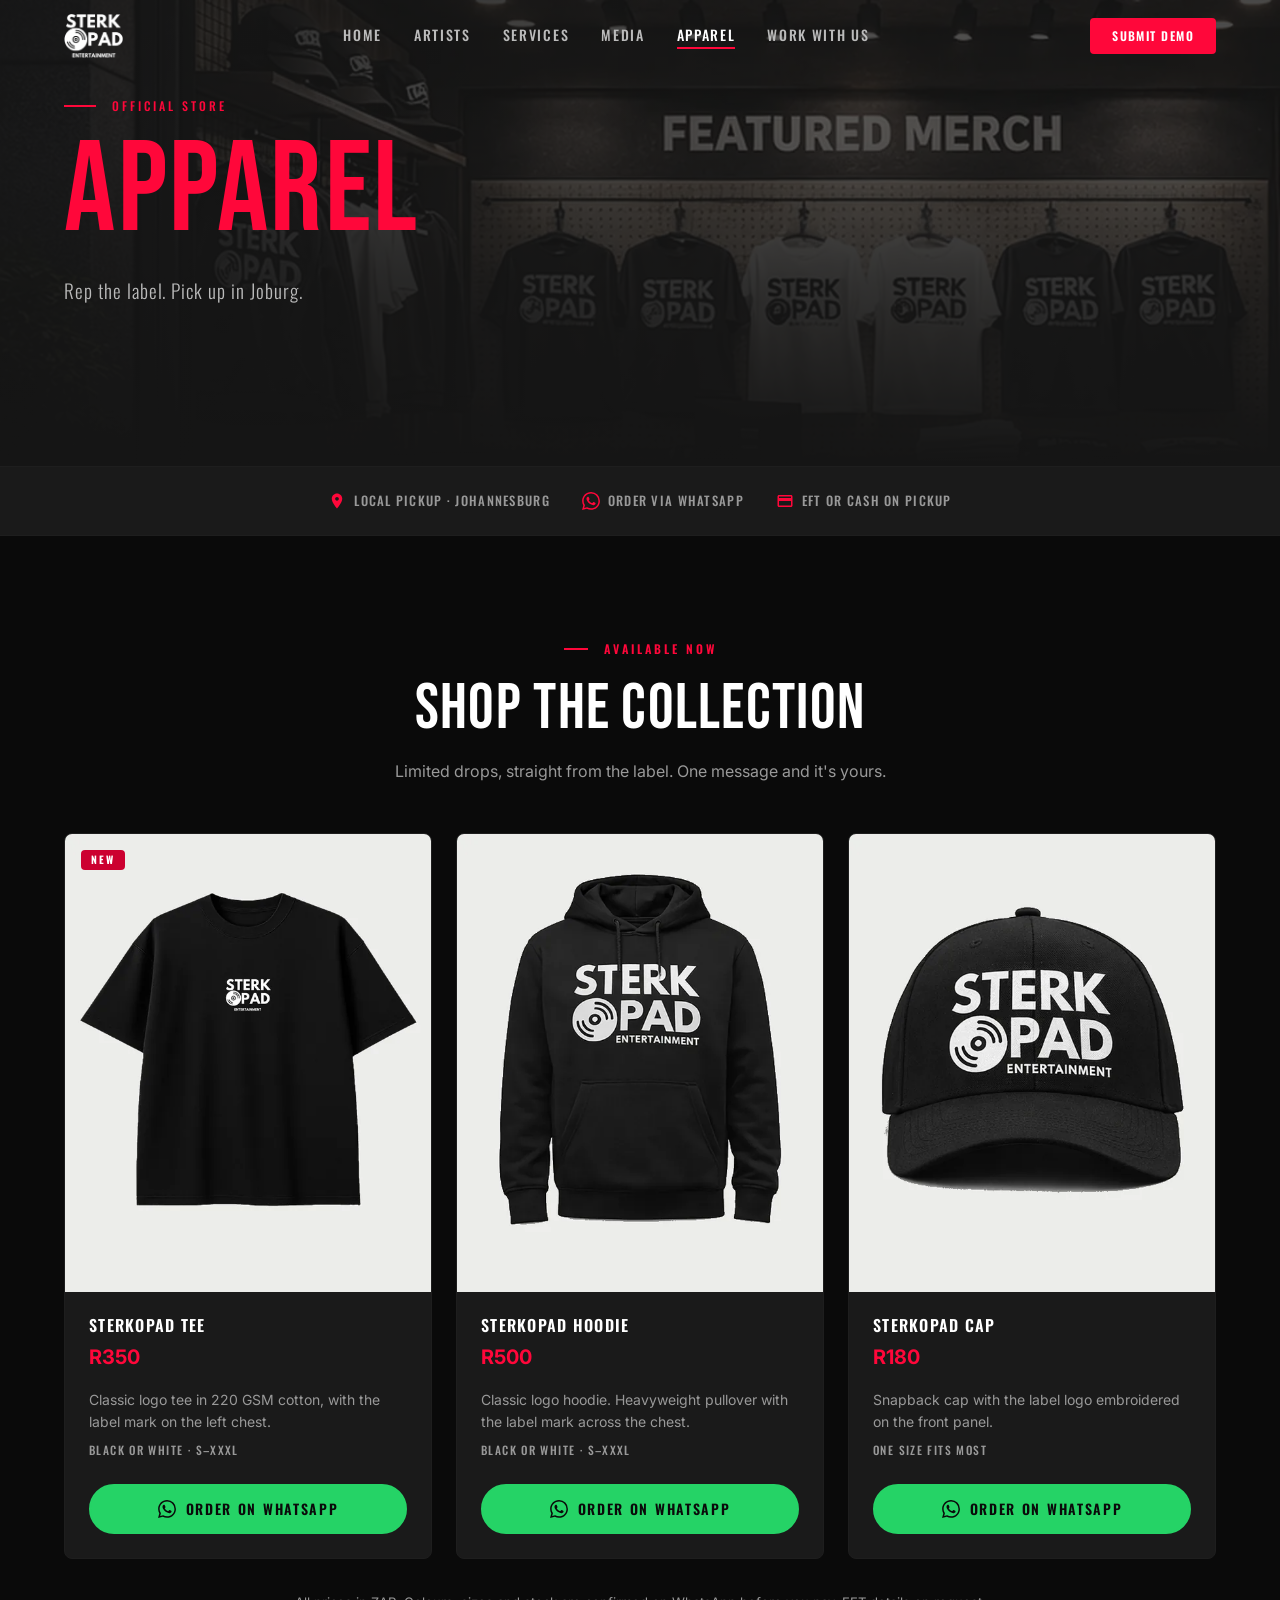
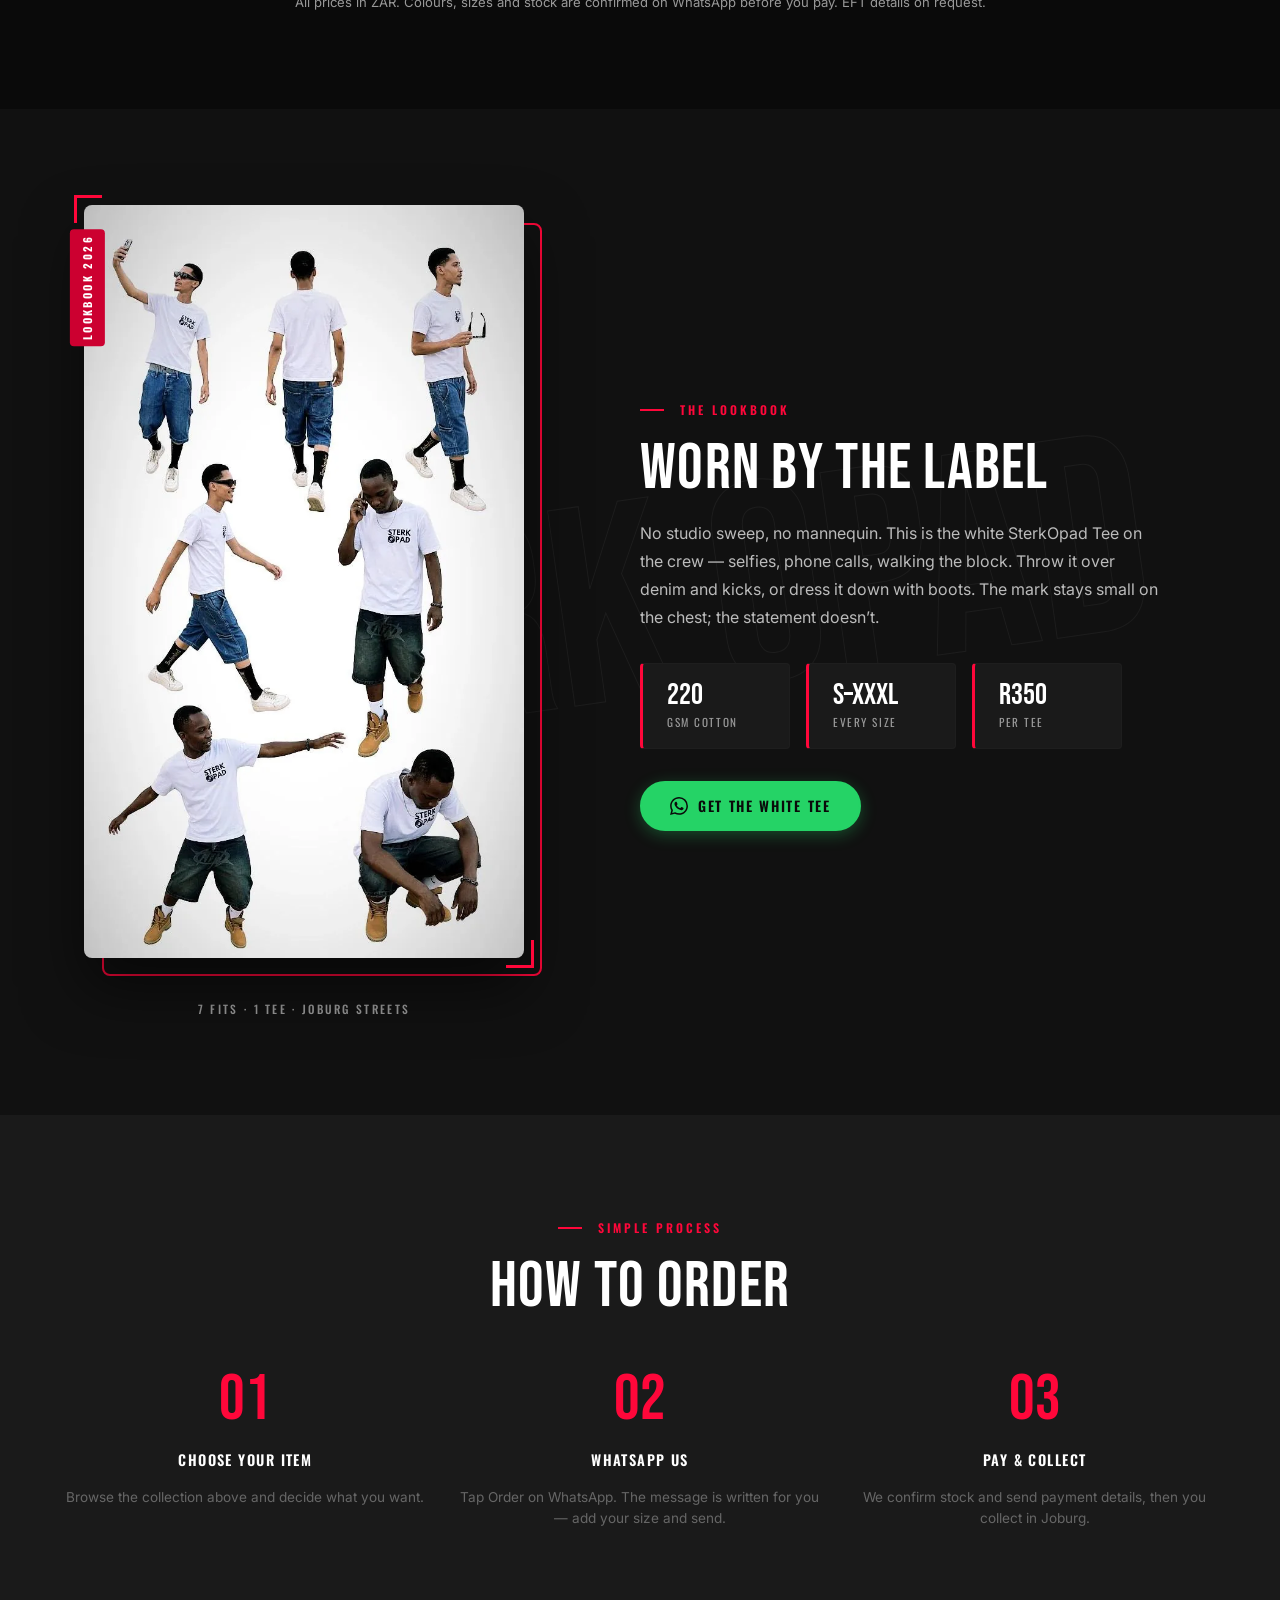
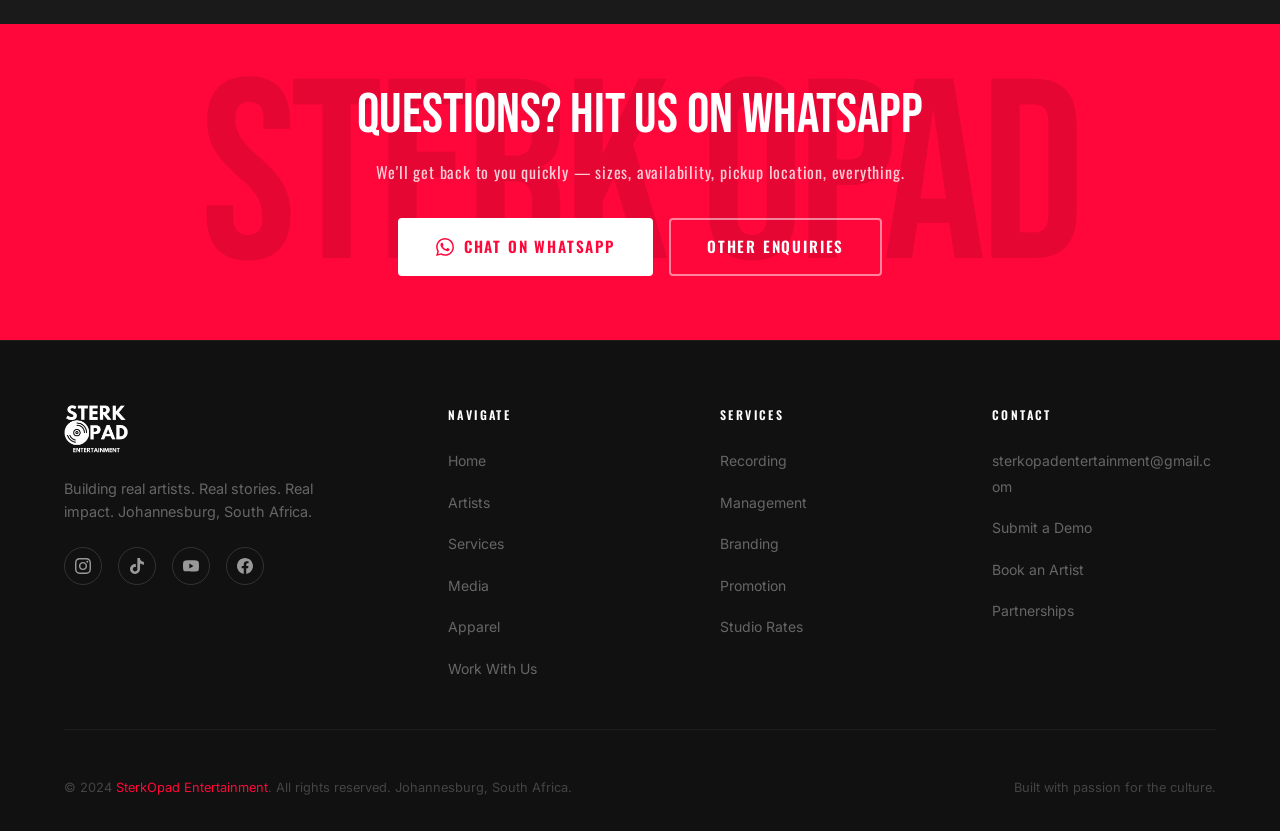
==== apparel.html @ fe08c261 "Version the stylesheet and script links so phones load fresh CSS The lookbook went live but phones k" ====
<!DOCTYPE html>
<html lang="en">
<head>
  <meta charset="UTF-8" />
  <meta name="viewport" content="width=device-width, initial-scale=1.0" />
  <title>Apparel — SterkOpad Entertainment</title>
  <meta name="description" content="Official SterkOpad Entertainment merchandise. Order via WhatsApp. Local pickup in Johannesburg." />

  <link rel="preconnect" href="https://fonts.googleapis.com" />
  <link rel="preconnect" href="https://fonts.gstatic.com" crossorigin />
  <link href="https://fonts.googleapis.com/css2?family=Bebas+Neue&family=Oswald:wght@300;400;500;600;700&family=Inter:wght@300;400;500;600&display=swap" rel="stylesheet" />

  <link rel="stylesheet" href="css/style.css?v=20261017" />
  <link rel="icon" type="image/png" sizes="32x32" href="images/favicon-32.png" />
  <link rel="apple-touch-icon" sizes="180x180" href="images/apple-touch-icon.png" />
</head>
<body>

  <!-- NAVIGATION -->
  <nav class="nav" role="navigation" aria-label="Main navigation">
    <div class="nav__inner">
      <a href="index.html" class="nav__logo" aria-label="SterkOpad Entertainment — Home">
        <img src="images/logo.png" alt="SterkOpad Entertainment" width="59" height="44" />
      </a>
      <ul class="nav__links" role="list">
        <li><a href="index.html">Home</a></li>
        <li><a href="artists.html">Artists</a></li>
        <li><a href="services.html">Services</a></li>
        <li><a href="media.html">Media</a></li>
        <li><a href="apparel.html" class="active">Apparel</a></li>
        <li><a href="contact.html">Work With Us</a></li>
      </ul>
      <div class="nav__cta">
        <a href="contact.html#demo" class="btn btn--primary btn--sm">Submit Demo</a>
      </div>
      <button class="nav__hamburger" aria-label="Open menu" aria-expanded="false">
        <span></span><span></span><span></span>
      </button>
    </div>
  </nav>

  <nav class="nav__mobile" aria-label="Mobile navigation">
    <a href="index.html">Home</a>
    <a href="artists.html">Artists</a>
    <a href="services.html">Services</a>
    <a href="media.html">Media</a>
    <a href="apparel.html">Apparel</a>
    <a href="contact.html">Work With Us</a>
    <a href="contact.html#demo" class="btn btn--primary" style="margin-top:16px">Submit Demo</a>
  </nav>

  <!-- HERO -->
  <section class="hero hero--short hero--store" aria-label="Apparel page hero">
    <div class="hero__bg">
      <img src="images/merch/store-front.webp" alt="" aria-hidden="true" width="1440" height="600" fetchpriority="high" />
    </div>
    <div class="hero__content">
      <div class="hero__eyebrow"><span>Official Store</span></div>
      <h1 class="hero__title animate-in"><span>Apparel</span></h1>
      <p class="hero__subtitle animate-in animate-in--delay-1">
        Rep the label. Pick up in Joburg.
      </p>
    </div>
  </section>

  <!-- INFO BAR -->
  <div class="info-bar" aria-label="Ordering information">
    <div class="container">
      <div class="info-bar__items">
        <span class="info-bar__item">
          <svg viewBox="0 0 24 24" aria-hidden="true"><path d="M12 2C8.13 2 5 5.13 5 9c0 5.25 7 13 7 13s7-7.75 7-13c0-3.87-3.13-7-7-7zm0 9.5c-1.38 0-2.5-1.12-2.5-2.5s1.12-2.5 2.5-2.5 2.5 1.12 2.5 2.5-1.12 2.5-2.5 2.5z"/></svg>
          Local pickup · Johannesburg
        </span>
        <span class="info-bar__item">
          <svg viewBox="0 0 24 24" aria-hidden="true"><path d="M17.472 14.382c-.297-.149-1.758-.867-2.03-.967-.273-.099-.471-.148-.67.15-.197.297-.767.966-.94 1.164-.173.199-.347.223-.644.075-.297-.15-1.255-.463-2.39-1.475-.883-.788-1.48-1.761-1.653-2.059-.173-.297-.018-.458.13-.606.134-.133.298-.347.446-.52.149-.174.198-.298.298-.497.099-.198.05-.371-.025-.52-.075-.149-.669-1.612-.916-2.207-.242-.579-.487-.5-.669-.51-.173-.008-.371-.01-.57-.01-.198 0-.52.074-.792.372-.272.297-1.04 1.016-1.04 2.479 0 1.462 1.065 2.875 1.213 3.074.149.198 2.096 3.2 5.077 4.487.709.306 1.262.489 1.694.625.712.227 1.36.195 1.871.118.571-.085 1.758-.719 2.006-1.413.248-.694.248-1.289.173-1.413-.074-.124-.272-.198-.57-.347m-5.421 7.403h-.004a9.87 9.87 0 01-5.031-1.378l-.361-.214-3.741.982.998-3.648-.235-.374a9.86 9.86 0 01-1.51-5.26c.001-5.45 4.436-9.884 9.888-9.884 2.64 0 5.122 1.03 6.988 2.898a9.825 9.825 0 012.893 6.994c-.003 5.45-4.437 9.884-9.885 9.884m8.413-18.297A11.815 11.815 0 0012.05 0C5.495 0 .16 5.335.157 11.892c0 2.096.547 4.142 1.588 5.945L.057 24l6.305-1.654a11.882 11.882 0 005.683 1.448h.005c6.554 0 11.89-5.335 11.893-11.893a11.821 11.821 0 00-3.48-8.413z"/></svg>
          Order via WhatsApp
        </span>
        <span class="info-bar__item">
          <svg viewBox="0 0 24 24" aria-hidden="true"><path d="M20 4H4c-1.11 0-1.99.89-1.99 2L2 18c0 1.11.89 2 2 2h16c1.11 0 2-.89 2-2V6c0-1.11-.89-2-2-2zm0 14H4v-6h16v6zm0-10H4V6h16v2z"/></svg>
          EFT or cash on pickup
        </span>
      </div>
    </div>
  </div>

  <!-- PRODUCTS GRID -->
  <section class="section section--dark" aria-label="Apparel products">
    <div class="container">
      <div class="section-header section-header--center animate-in">
        <div class="section-header__eyebrow">
          <span>Available Now</span>
        </div>
        <h2 class="section-header__title">Shop The Collection</h2>
        <p class="section-header__subtitle">
          Limited drops, straight from the label. One message and it's yours.
        </p>
      </div>

      <!-- Catalogue as supplied by the label, July 2026. Still to be added
           once product photography exists for them:
             TrackPants        R500  S-XXXL, black or white
             Full Tracksuit    R800 in S, R850 in M-XXXL
           merch.pdf covers t-shirts only. The white tee colourway is already
           prepped — see "Tee White.png" in the manifest note in
           tools/prep-merch.py — if the range is ever split by colour.

           The hoodie and cap photos still carry the previous large centre-chest
           logo; the tee is the current small left-chest lookbook design. Reshoot
           those two to match. -->
      <div class="merch-grid animate-in animate-in--delay-1">

        <article class="merch-card">
          <div class="merch-card__media">
            <span class="merch-card__badge">New</span>
            <img class="merch-card__photo" src="images/merch/tee-black.webp"
                 alt="SterkOpad Entertainment classic logo t-shirt in black, with a small left-chest logo"
                 width="560" height="700" loading="lazy" decoding="async" />
          </div>
          <div class="merch-card__body">
            <h3 class="merch-card__name">SterkOpad Tee</h3>
            <p class="merch-card__price">R350</p>
            <p class="merch-card__desc">Classic logo tee in 220&nbsp;GSM cotton, with the label mark on the left chest.</p>
            <p class="merch-card__meta">Black or White &middot; S&ndash;XXXL</p>
            <a class="merch-card__cta btn btn--whatsapp"
               href="https://wa.me/27605234596?text=Hi%20SterkOpad%2C%20I%27d%20like%20to%20order%20the%20SterkOpad%20Tee%20%28R350%29.%20Colour%20and%20size%3A%20"
               target="_blank" rel="noopener noreferrer">
              <svg viewBox="0 0 24 24" aria-hidden="true"><path d="M17.472 14.382c-.297-.149-1.758-.867-2.03-.967-.273-.099-.471-.148-.67.15-.197.297-.767.966-.94 1.164-.173.199-.347.223-.644.075-.297-.15-1.255-.463-2.39-1.475-.883-.788-1.48-1.761-1.653-2.059-.173-.297-.018-.458.13-.606.134-.133.298-.347.446-.52.149-.174.198-.298.298-.497.099-.198.05-.371-.025-.52-.075-.149-.669-1.612-.916-2.207-.242-.579-.487-.5-.669-.51-.173-.008-.371-.01-.57-.01-.198 0-.52.074-.792.372-.272.297-1.04 1.016-1.04 2.479 0 1.462 1.065 2.875 1.213 3.074.149.198 2.096 3.2 5.077 4.487.709.306 1.262.489 1.694.625.712.227 1.36.195 1.871.118.571-.085 1.758-.719 2.006-1.413.248-.694.248-1.289.173-1.413-.074-.124-.272-.198-.57-.347m-5.421 7.403h-.004a9.87 9.87 0 01-5.031-1.378l-.361-.214-3.741.982.998-3.648-.235-.374a9.86 9.86 0 01-1.51-5.26c.001-5.45 4.436-9.884 9.888-9.884 2.64 0 5.122 1.03 6.988 2.898a9.825 9.825 0 012.893 6.994c-.003 5.45-4.437 9.884-9.885 9.884m8.413-18.297A11.815 11.815 0 0012.05 0C5.495 0 .16 5.335.157 11.892c0 2.096.547 4.142 1.588 5.945L.057 24l6.305-1.654a11.882 11.882 0 005.683 1.448h.005c6.554 0 11.89-5.335 11.893-11.893a11.821 11.821 0 00-3.48-8.413z"/></svg>
              Order on WhatsApp
            </a>
          </div>
        </article>

        <article class="merch-card">
          <div class="merch-card__media">
            <img class="merch-card__photo" src="images/merch/hoodie.webp"
                 alt="SterkOpad Entertainment classic logo pullover hoodie in black"
                 width="560" height="700" loading="lazy" decoding="async" />
          </div>
          <div class="merch-card__body">
            <h3 class="merch-card__name">SterkOpad Hoodie</h3>
            <p class="merch-card__price">R500</p>
            <p class="merch-card__desc">Classic logo hoodie. Heavyweight pullover with the label mark across the chest.</p>
            <p class="merch-card__meta">Black or White &middot; S&ndash;XXXL</p>
            <a class="merch-card__cta btn btn--whatsapp"
               href="https://wa.me/27605234596?text=Hi%20SterkOpad%2C%20I%27d%20like%20to%20order%20the%20SterkOpad%20Hoodie%20%28R500%29.%20Colour%20and%20size%3A%20"
               target="_blank" rel="noopener noreferrer">
              <svg viewBox="0 0 24 24" aria-hidden="true"><path d="M17.472 14.382c-.297-.149-1.758-.867-2.03-.967-.273-.099-.471-.148-.67.15-.197.297-.767.966-.94 1.164-.173.199-.347.223-.644.075-.297-.15-1.255-.463-2.39-1.475-.883-.788-1.48-1.761-1.653-2.059-.173-.297-.018-.458.13-.606.134-.133.298-.347.446-.52.149-.174.198-.298.298-.497.099-.198.05-.371-.025-.52-.075-.149-.669-1.612-.916-2.207-.242-.579-.487-.5-.669-.51-.173-.008-.371-.01-.57-.01-.198 0-.52.074-.792.372-.272.297-1.04 1.016-1.04 2.479 0 1.462 1.065 2.875 1.213 3.074.149.198 2.096 3.2 5.077 4.487.709.306 1.262.489 1.694.625.712.227 1.36.195 1.871.118.571-.085 1.758-.719 2.006-1.413.248-.694.248-1.289.173-1.413-.074-.124-.272-.198-.57-.347m-5.421 7.403h-.004a9.87 9.87 0 01-5.031-1.378l-.361-.214-3.741.982.998-3.648-.235-.374a9.86 9.86 0 01-1.51-5.26c.001-5.45 4.436-9.884 9.888-9.884 2.64 0 5.122 1.03 6.988 2.898a9.825 9.825 0 012.893 6.994c-.003 5.45-4.437 9.884-9.885 9.884m8.413-18.297A11.815 11.815 0 0012.05 0C5.495 0 .16 5.335.157 11.892c0 2.096.547 4.142 1.588 5.945L.057 24l6.305-1.654a11.882 11.882 0 005.683 1.448h.005c6.554 0 11.89-5.335 11.893-11.893a11.821 11.821 0 00-3.48-8.413z"/></svg>
              Order on WhatsApp
            </a>
          </div>
        </article>

        <article class="merch-card">
          <div class="merch-card__media">
            <img class="merch-card__photo" src="images/merch/cap.webp"
                 alt="SterkOpad Entertainment snapback cap in black with an embroidered front logo"
                 width="560" height="700" loading="lazy" decoding="async" />
          </div>
          <div class="merch-card__body">
            <h3 class="merch-card__name">SterkOpad Cap</h3>
            <p class="merch-card__price">R180</p>
            <p class="merch-card__desc">Snapback cap with the label logo embroidered on the front panel.</p>
            <p class="merch-card__meta">One size fits most</p>
            <a class="merch-card__cta btn btn--whatsapp"
               href="https://wa.me/27605234596?text=Hi%20SterkOpad%2C%20I%27d%20like%20to%20order%20the%20SterkOpad%20Cap%20%28R180%29.%20Is%20it%20in%20stock%3F"
               target="_blank" rel="noopener noreferrer">
              <svg viewBox="0 0 24 24" aria-hidden="true"><path d="M17.472 14.382c-.297-.149-1.758-.867-2.03-.967-.273-.099-.471-.148-.67.15-.197.297-.767.966-.94 1.164-.173.199-.347.223-.644.075-.297-.15-1.255-.463-2.39-1.475-.883-.788-1.48-1.761-1.653-2.059-.173-.297-.018-.458.13-.606.134-.133.298-.347.446-.52.149-.174.198-.298.298-.497.099-.198.05-.371-.025-.52-.075-.149-.669-1.612-.916-2.207-.242-.579-.487-.5-.669-.51-.173-.008-.371-.01-.57-.01-.198 0-.52.074-.792.372-.272.297-1.04 1.016-1.04 2.479 0 1.462 1.065 2.875 1.213 3.074.149.198 2.096 3.2 5.077 4.487.709.306 1.262.489 1.694.625.712.227 1.36.195 1.871.118.571-.085 1.758-.719 2.006-1.413.248-.694.248-1.289.173-1.413-.074-.124-.272-.198-.57-.347m-5.421 7.403h-.004a9.87 9.87 0 01-5.031-1.378l-.361-.214-3.741.982.998-3.648-.235-.374a9.86 9.86 0 01-1.51-5.26c.001-5.45 4.436-9.884 9.888-9.884 2.64 0 5.122 1.03 6.988 2.898a9.825 9.825 0 012.893 6.994c-.003 5.45-4.437 9.884-9.885 9.884m8.413-18.297A11.815 11.815 0 0012.05 0C5.495 0 .16 5.335.157 11.892c0 2.096.547 4.142 1.588 5.945L.057 24l6.305-1.654a11.882 11.882 0 005.683 1.448h.005c6.554 0 11.89-5.335 11.893-11.893a11.821 11.821 0 00-3.48-8.413z"/></svg>
              Order on WhatsApp
            </a>
          </div>
        </article>

      </div>

      <p class="merch-note animate-in animate-in--delay-2">
        All prices in ZAR. Colours, sizes and stock are confirmed on WhatsApp before you pay.
        EFT details on request.
      </p>
    </div>
  </section>

  <!-- LOOKBOOK — the white tee on the crew. Source: "Sterk Opad Apperal Update.jpeg",
       converted as-is to images/merch/lookbook-white-tee.webp (720x1232). -->
  <section class="section section--deep lookbook" aria-label="Apparel lookbook">
    <span class="lookbook__ghost" aria-hidden="true">Sterk Opad</span>
    <div class="container lookbook__inner">

      <figure class="lookbook__frame animate-in">
        <div class="lookbook__print">
          <span class="lookbook__tag" aria-hidden="true">Lookbook 2026</span>
          <img class="lookbook__photo" src="images/merch/lookbook-white-tee.webp"
               alt="Two members of the SterkOpad crew in the white SterkOpad tee, shown in seven poses: walking, taking a selfie, on a phone call and crouching, worn with denim shorts and sneakers or boots"
               width="720" height="1232" loading="lazy" decoding="async" />
        </div>
        <figcaption class="lookbook__caption">7 fits &middot; 1 tee &middot; Joburg streets</figcaption>
      </figure>

      <div class="lookbook__copy animate-in animate-in--delay-1">
        <div class="section-header__eyebrow">
          <span>The Lookbook</span>
        </div>
        <h2 class="section-header__title">Worn By The Label</h2>
        <p class="lookbook__lead">
          No studio sweep, no mannequin. This is the white SterkOpad Tee on the crew &mdash;
          selfies, phone calls, walking the block. Throw it over denim and kicks, or
          dress it down with boots. The mark stays small on the chest; the statement doesn&rsquo;t.
        </p>

        <ul class="lookbook__specs" role="list">
          <li><strong>220</strong><span>GSM cotton</span></li>
          <li><strong>S&ndash;XXXL</strong><span>Every size</span></li>
          <li><strong>R350</strong><span>Per tee</span></li>
        </ul>

        <a class="btn btn--whatsapp lookbook__cta"
           href="https://wa.me/27605234596?text=Hi%20SterkOpad%2C%20I%20saw%20the%20lookbook%20and%20I%27d%20like%20to%20order%20the%20White%20SterkOpad%20Tee%20%28R350%29.%20Size%3A%20"
           target="_blank" rel="noopener noreferrer">
          <svg viewBox="0 0 24 24" aria-hidden="true"><path d="M17.472 14.382c-.297-.149-1.758-.867-2.03-.967-.273-.099-.471-.148-.67.15-.197.297-.767.966-.94 1.164-.173.199-.347.223-.644.075-.297-.15-1.255-.463-2.39-1.475-.883-.788-1.48-1.761-1.653-2.059-.173-.297-.018-.458.13-.606.134-.133.298-.347.446-.52.149-.174.198-.298.298-.497.099-.198.05-.371-.025-.52-.075-.149-.669-1.612-.916-2.207-.242-.579-.487-.5-.669-.51-.173-.008-.371-.01-.57-.01-.198 0-.52.074-.792.372-.272.297-1.04 1.016-1.04 2.479 0 1.462 1.065 2.875 1.213 3.074.149.198 2.096 3.2 5.077 4.487.709.306 1.262.489 1.694.625.712.227 1.36.195 1.871.118.571-.085 1.758-.719 2.006-1.413.248-.694.248-1.289.173-1.413-.074-.124-.272-.198-.57-.347m-5.421 7.403h-.004a9.87 9.87 0 01-5.031-1.378l-.361-.214-3.741.982.998-3.648-.235-.374a9.86 9.86 0 01-1.51-5.26c.001-5.45 4.436-9.884 9.888-9.884 2.64 0 5.122 1.03 6.988 2.898a9.825 9.825 0 012.893 6.994c-.003 5.45-4.437 9.884-9.885 9.884m8.413-18.297A11.815 11.815 0 0012.05 0C5.495 0 .16 5.335.157 11.892c0 2.096.547 4.142 1.588 5.945L.057 24l6.305-1.654a11.882 11.882 0 005.683 1.448h.005c6.554 0 11.89-5.335 11.893-11.893a11.821 11.821 0 00-3.48-8.413z"/></svg>
          Get The White Tee
        </a>
      </div>

    </div>
  </section>

  <!-- HOW TO ORDER -->
  <section class="section section--mid" aria-label="How to order">
    <div class="container">
      <div class="section-header section-header--center animate-in">
        <div class="section-header__eyebrow">
          <span>Simple Process</span>
        </div>
        <h2 class="section-header__title">How To Order</h2>
      </div>

      <div class="order-steps animate-in animate-in--delay-1">

        <div class="order-step">
          <span class="order-step__num">01</span>
          <p class="order-step__title">Choose Your Item</p>
          <p class="order-step__desc">Browse the collection above and decide what you want.</p>
        </div>

        <div class="order-step">
          <span class="order-step__num">02</span>
          <p class="order-step__title">WhatsApp Us</p>
          <p class="order-step__desc">Tap Order on WhatsApp. The message is written for you &mdash; add your size and send.</p>
        </div>

        <div class="order-step">
          <span class="order-step__num">03</span>
          <p class="order-step__title">Pay &amp; Collect</p>
          <p class="order-step__desc">We confirm stock and send payment details, then you collect in Joburg.</p>
        </div>

      </div>
    </div>
  </section>

  <!-- CTA STRIP -->
  <section class="cta-strip" aria-label="WhatsApp CTA">
    <div class="container">
      <p class="cta-strip__title animate-in">Questions? Hit Us On WhatsApp</p>
      <p class="cta-strip__subtitle animate-in animate-in--delay-1">
        We'll get back to you quickly — sizes, availability, pickup location, everything.
      </p>
      <div class="cta-strip__actions animate-in animate-in--delay-2">
        <a href="https://wa.me/27605234596?text=Hi%20SterkOpad%2C%20I%20have%20a%20question%20about%20your%20merch."
           class="btn btn--primary btn--lg"
           target="_blank"
           rel="noopener noreferrer">
          <svg viewBox="0 0 24 24" aria-hidden="true"><path d="M17.472 14.382c-.297-.149-1.758-.867-2.03-.967-.273-.099-.471-.148-.67.15-.197.297-.767.966-.94 1.164-.173.199-.347.223-.644.075-.297-.15-1.255-.463-2.39-1.475-.883-.788-1.48-1.761-1.653-2.059-.173-.297-.018-.458.13-.606.134-.133.298-.347.446-.52.149-.174.198-.298.298-.497.099-.198.05-.371-.025-.52-.075-.149-.669-1.612-.916-2.207-.242-.579-.487-.5-.669-.51-.173-.008-.371-.01-.57-.01-.198 0-.52.074-.792.372-.272.297-1.04 1.016-1.04 2.479 0 1.462 1.065 2.875 1.213 3.074.149.198 2.096 3.2 5.077 4.487.709.306 1.262.489 1.694.625.712.227 1.36.195 1.871.118.571-.085 1.758-.719 2.006-1.413.248-.694.248-1.289.173-1.413-.074-.124-.272-.198-.57-.347m-5.421 7.403h-.004a9.87 9.87 0 01-5.031-1.378l-.361-.214-3.741.982.998-3.648-.235-.374a9.86 9.86 0 01-1.51-5.26c.001-5.45 4.436-9.884 9.888-9.884 2.64 0 5.122 1.03 6.988 2.898a9.825 9.825 0 012.893 6.994c-.003 5.45-4.437 9.884-9.885 9.884m8.413-18.297A11.815 11.815 0 0012.05 0C5.495 0 .16 5.335.157 11.892c0 2.096.547 4.142 1.588 5.945L.057 24l6.305-1.654a11.882 11.882 0 005.683 1.448h.005c6.554 0 11.89-5.335 11.893-11.893a11.821 11.821 0 00-3.48-8.413z"/></svg>
          Chat on WhatsApp
        </a>
        <a href="contact.html" class="btn btn--secondary btn--lg">Other Enquiries</a>
      </div>
    </div>
  </section>

  <!-- FOOTER -->
  <footer class="footer" role="contentinfo">
    <div class="container">
      <div class="footer__top">
        <div class="footer__brand">
          <img src="images/logo.png" alt="SterkOpad Entertainment" width="64" height="48" />
          <p class="footer__tagline">Building real artists. Real stories. Real impact. Johannesburg, South Africa.</p>
          <div class="footer__social">
            <a href="https://linktr.ee/SterkOpadEntertainment" aria-label="Instagram" target="_blank" rel="noopener noreferrer">
              <svg viewBox="0 0 24 24"><path d="M12 2.163c3.204 0 3.584.012 4.85.07 3.252.148 4.771 1.691 4.919 4.919.058 1.265.069 1.645.069 4.849 0 3.205-.012 3.584-.069 4.849-.149 3.225-1.664 4.771-4.919 4.919-1.266.058-1.644.07-4.85.07-3.204 0-3.584-.012-4.849-.07-3.26-.149-4.771-1.699-4.919-4.92-.058-1.265-.07-1.644-.07-4.849 0-3.204.013-3.583.07-4.849.149-3.227 1.664-4.771 4.919-4.919 1.266-.057 1.645-.069 4.849-.069zm0-2.163c-3.259 0-3.667.014-4.947.072-4.358.2-6.78 2.618-6.98 6.98-.059 1.281-.073 1.689-.073 4.948 0 3.259.014 3.668.072 4.948.2 4.358 2.618 6.78 6.98 6.98 1.281.058 1.689.072 4.948.072 3.259 0 3.668-.014 4.948-.072 4.354-.2 6.782-2.618 6.979-6.98.059-1.28.073-1.689.073-4.948 0-3.259-.014-3.667-.072-4.947-.196-4.354-2.617-6.78-6.979-6.98-1.281-.059-1.69-.073-4.949-.073zm0 5.838c-3.403 0-6.162 2.759-6.162 6.162s2.759 6.163 6.162 6.163 6.162-2.759 6.162-6.163c0-3.403-2.759-6.162-6.162-6.162zm0 10.162c-2.209 0-4-1.79-4-4 0-2.209 1.791-4 4-4s4 1.791 4 4c0 2.21-1.791 4-4 4zm6.406-11.845c-.796 0-1.441.645-1.441 1.44s.645 1.44 1.441 1.44c.795 0 1.439-.645 1.439-1.44s-.644-1.44-1.439-1.44z"/></svg>
            </a>
            <a href="https://linktr.ee/SterkOpadEntertainment" aria-label="TikTok" target="_blank" rel="noopener noreferrer">
              <svg viewBox="0 0 24 24"><path d="M12.525.02c1.31-.02 2.61-.01 3.91-.02.08 1.53.63 3.09 1.75 4.17 1.12 1.11 2.7 1.62 4.24 1.79v4.03c-1.44-.05-2.89-.35-4.2-.97-.57-.26-1.1-.59-1.62-.93-.01 2.92.01 5.84-.02 8.75-.08 1.4-.54 2.79-1.35 3.94-1.31 1.92-3.58 3.17-5.91 3.21-1.43.08-2.86-.31-4.08-1.03-2.02-1.19-3.44-3.37-3.65-5.71-.02-.5-.03-1-.01-1.49.18-1.9 1.12-3.72 2.58-4.96 1.66-1.44 3.98-2.13 6.15-1.72.02 1.48-.04 2.96-.04 4.44-.99-.32-2.15-.23-3.02.37-.63.41-1.11 1.04-1.36 1.75-.21.51-.15 1.07-.14 1.61.24 1.64 1.82 3.02 3.5 2.87 1.12-.01 2.19-.66 2.77-1.61.19-.33.4-.67.41-1.06.1-1.79.06-3.57.07-5.36.01-4.03-.01-8.05.02-12.07z"/></svg>
            </a>
            <a href="https://www.youtube.com/@sterkopadentertainment" aria-label="YouTube" target="_blank" rel="noopener noreferrer">
              <svg viewBox="0 0 24 24"><path d="M23.498 6.186a3.016 3.016 0 0 0-2.122-2.136C19.505 3.545 12 3.545 12 3.545s-7.505 0-9.377.505A3.017 3.017 0 0 0 .502 6.186C0 8.07 0 12 0 12s0 3.93.502 5.814a3.016 3.016 0 0 0 2.122 2.136c1.871.505 9.376.505 9.376.505s7.505 0 9.377-.505a3.015 3.015 0 0 0 2.122-2.136C24 15.93 24 12 24 12s0-3.93-.502-5.814zM9.545 15.568V8.432L15.818 12l-6.273 3.568z"/></svg>
            </a>
            <a href="https://linktr.ee/SterkOpadEntertainment" aria-label="Facebook" target="_blank" rel="noopener noreferrer">
              <svg viewBox="0 0 24 24"><path d="M24 12.073c0-6.627-5.373-12-12-12s-12 5.373-12 12c0 5.99 4.388 10.954 10.125 11.854v-8.385H7.078v-3.47h3.047V9.43c0-3.007 1.792-4.669 4.533-4.669 1.312 0 2.686.235 2.686.235v2.953H15.83c-1.491 0-1.956.925-1.956 1.874v2.25h3.328l-.532 3.47h-2.796v8.385C19.612 23.027 24 18.062 24 12.073z"/></svg>
            </a>
          </div>
        </div>

        <div>
          <p class="footer__col-title">Navigate</p>
          <ul class="footer__links">
            <li><a href="index.html">Home</a></li>
            <li><a href="artists.html">Artists</a></li>
            <li><a href="services.html">Services</a></li>
            <li><a href="media.html">Media</a></li>
            <li><a href="apparel.html">Apparel</a></li>
            <li><a href="contact.html">Work With Us</a></li>
          </ul>
        </div>

        <div>
          <p class="footer__col-title">Services</p>
          <ul class="footer__links">
            <li><a href="services.html#recording">Recording</a></li>
            <li><a href="services.html#management">Management</a></li>
            <li><a href="services.html#branding">Branding</a></li>
            <li><a href="services.html#promotion">Promotion</a></li>
            <li><a href="services.html#rates">Studio Rates</a></li>
          </ul>
        </div>

        <div>
          <p class="footer__col-title">Contact</p>
          <ul class="footer__links">
            <!-- Replace with actual contact details -->
            <li><a href="mailto:sterkopadentertainment@gmail.com">sterkopadentertainment@gmail.com</a></li>
            <li><a href="contact.html#demo">Submit a Demo</a></li>
            <li><a href="contact.html#booking">Book an Artist</a></li>
            <li><a href="contact.html#partnerships">Partnerships</a></li>
          </ul>
        </div>
      </div>

      <div class="footer__bottom">
        <p class="footer__copy">&copy; 2024 <span>SterkOpad Entertainment</span>. All rights reserved. Johannesburg, South Africa.</p>
        <p class="footer__copy">Built with passion for the culture.</p>
      </div>
    </div>
  </footer>


  <script src="js/main.js?v=20261017"></script>
</body>
</html>
---- css/style.css ----
/* ============================================================
   STERK OPAD ENTERTAINMENT — DESIGN SYSTEM
   ============================================================
   Sections:
   1.  CSS Custom Properties (Design Tokens)
   2.  Reset & Base
   3.  Typography
   4.  Layout Utilities
   5.  Navigation
   6.  Hero
   7.  Buttons
   8.  Artist Cards
   9.  Release Cards
   10. Service Cards
   11. Section Headers
   12. CTA Strip
   13. Forms
   14. Gallery & Lightbox
   15. Footer
   16. Merch Store (apparel.html)
   17. Scroll Animations
   18. Page-Specific: Artists
   19. Page-Specific: Artist Profile
   20. Page-Specific: Services
   21. Page-Specific: Contact
   22. Page-Specific: Media
   23. Responsive
   ============================================================ */

/* ============================================================
   1. CSS CUSTOM PROPERTIES
   ============================================================ */
:root {
  /* Brand Colours */
  --black:      #0A0A0A;
  --charcoal:   #1A1A1A;
  --charcoal-2: #222222;
  --red:        #FF073A;
  --red-dark:   #CC0030;
  --white:      #FFFFFF;

  /* Greys */
  --grey-900: #111111;
  --grey-800: #1E1E1E;
  --grey-700: #333333;
  --grey-600: #444444;
  --grey-500: #666666;
  --grey-400: #999999;
  --grey-300: #BBBBBB;

  /* Product photo tile on apparel.html. The garments are black and shot on a
     pale studio sweep, so the shop is the one place this site needs a light
     surface. tools/prep-merch.py flattens every backdrop to this exact value
     so the photo and its tile read as one surface — keep the two in step. */
  --plate:    #EDEDEB;

  /* WhatsApp brand green. Used by .btn--whatsapp and the merch card CTA. */
  --wa-green:      #25D366;
  --wa-green-dark: #1EA855;

  /* Typography */
  --font-heading:  'Bebas Neue', sans-serif;
  --font-sub:      'Oswald', sans-serif;
  --font-body:     'Inter', sans-serif;

  /* Spacing (8px base) */
  --space-1:  8px;
  --space-2:  16px;
  --space-3:  24px;
  --space-4:  32px;
  --space-5:  48px;
  --space-6:  64px;
  --space-7:  96px;
  --space-8:  128px;

  /* Border Radius */
  --radius-sm: 4px;
  --radius-md: 8px;
  --radius-lg: 16px;

  /* Transitions */
  --transition: 0.3s cubic-bezier(0.4, 0, 0.2, 1);
  --transition-slow: 0.6s cubic-bezier(0.4, 0, 0.2, 1);

  /* Shadows */
  --shadow-card: 0 4px 24px rgba(0,0,0,0.5);
  --shadow-red:  0 0 24px rgba(255,7,58,0.3);

  /* Nav */
  --nav-height: 72px;

  /* Container */
  --container-max: 1280px;
  --container-pad: clamp(20px, 5vw, 80px);
}

/* ============================================================
   2. RESET & BASE
   ============================================================ */
*, *::before, *::after {
  box-sizing: border-box;
  margin: 0;
  padding: 0;
}

html {
  scroll-behavior: smooth;
  font-size: 16px;
  -webkit-text-size-adjust: 100%;
}

body {
  background-color: var(--black);
  color: var(--white);
  font-family: var(--font-body);
  font-size: 1rem;
  line-height: 1.6;
  overflow-x: hidden;
}

img {
  display: block;
  max-width: 100%;
  height: auto;
}

a {
  color: inherit;
  text-decoration: none;
}

ul, ol {
  list-style: none;
}

button {
  cursor: pointer;
  border: none;
  background: none;
  font-family: inherit;
}

input, textarea, select {
  font-family: inherit;
}

iframe {
  border: none;
}

/* ============================================================
   3. TYPOGRAPHY
   ============================================================ */
h1, h2, h3, h4, h5, h6 {
  font-family: var(--font-heading);
  font-weight: 400;
  line-height: 1.05;
  letter-spacing: 0.02em;
  text-transform: uppercase;
}

h1 { font-size: clamp(3rem, 10vw, 8rem); }
h2 { font-size: clamp(2rem, 5vw, 4rem); }
h3 { font-size: clamp(1.5rem, 3vw, 2.4rem); }
h4 { font-size: clamp(1.2rem, 2vw, 1.8rem); font-family: var(--font-sub); font-weight: 600; letter-spacing: 0.05em; }
h5 { font-size: 1.1rem; font-family: var(--font-sub); font-weight: 500; }

.overline {
  font-family: var(--font-sub);
  font-size: 0.75rem;
  font-weight: 500;
  letter-spacing: 0.2em;
  text-transform: uppercase;
  color: var(--red);
}

.body-large { font-size: 1.125rem; line-height: 1.7; }
.body-small { font-size: 0.875rem; color: var(--grey-400); }

/* ============================================================
   4. LAYOUT UTILITIES
   ============================================================ */
.container {
  width: 100%;
  max-width: var(--container-max);
  margin-inline: auto;
  padding-inline: var(--container-pad);
}

.section {
  padding-block: var(--space-7);
}

.section--dark  { background-color: var(--black); }
.section--mid   { background-color: var(--charcoal); }
.section--deep  { background-color: var(--grey-900); }

.grid-2 { display: grid; grid-template-columns: repeat(2, 1fr); gap: var(--space-3); }
.grid-3 { display: grid; grid-template-columns: repeat(3, 1fr); gap: var(--space-3); }
.grid-4 { display: grid; grid-template-columns: repeat(4, 1fr); gap: var(--space-3); }

.flex        { display: flex; }
.flex-center { display: flex; align-items: center; justify-content: center; }
.flex-between{ display: flex; align-items: center; justify-content: space-between; }
.flex-col    { display: flex; flex-direction: column; }
.gap-1 { gap: var(--space-1); }
.gap-2 { gap: var(--space-2); }
.gap-3 { gap: var(--space-3); }
.gap-4 { gap: var(--space-4); }

.text-center { text-align: center; }
.text-right  { text-align: right; }

.mt-1 { margin-top: var(--space-1); }
.mt-2 { margin-top: var(--space-2); }
.mt-3 { margin-top: var(--space-3); }
.mt-4 { margin-top: var(--space-4); }
.mt-5 { margin-top: var(--space-5); }

/* ============================================================
   5. NAVIGATION
   ============================================================ */
.nav {
  position: fixed;
  top: 0;
  left: 0;
  right: 0;
  z-index: 1000;
  height: var(--nav-height);
  display: flex;
  align-items: center;
  transition: background var(--transition), box-shadow var(--transition);
  padding-inline: var(--container-pad);
}

.nav.scrolled {
  background-color: rgba(10,10,10,0.97);
  box-shadow: 0 1px 0 rgba(255,255,255,0.06);
  backdrop-filter: blur(12px);
  -webkit-backdrop-filter: blur(12px);
}

.nav__inner {
  width: 100%;
  max-width: var(--container-max);
  margin-inline: auto;
  display: flex;
  align-items: center;
  justify-content: space-between;
  gap: var(--space-4);
}

.nav__logo {
  flex-shrink: 0;
  display: flex;
  align-items: center;
}

.nav__logo img {
  height: 44px;
  width: auto;
}

.nav__links {
  display: flex;
  align-items: center;
  gap: var(--space-4);
}

.nav__links a {
  font-family: var(--font-sub);
  font-size: 0.875rem;
  font-weight: 500;
  letter-spacing: 0.12em;
  text-transform: uppercase;
  color: var(--grey-300);
  transition: color var(--transition);
  position: relative;
  padding-bottom: 2px;
}

.nav__links a::after {
  content: '';
  position: absolute;
  bottom: -2px;
  left: 0;
  width: 0;
  height: 2px;
  background: var(--red);
  transition: width var(--transition);
}

.nav__links a:hover,
.nav__links a.active {
  color: var(--white);
}

.nav__links a:hover::after,
.nav__links a.active::after {
  width: 100%;
}

.nav__cta {
  flex-shrink: 0;
}

/* Hamburger */
.nav__hamburger {
  display: none;
  flex-direction: column;
  gap: 5px;
  padding: 8px;
  cursor: pointer;
  background: none;
  border: none;
  z-index: 1100;
}

.nav__hamburger span {
  display: block;
  width: 24px;
  height: 2px;
  background: var(--white);
  transition: transform var(--transition), opacity var(--transition);
  transform-origin: center;
}

.nav__hamburger.open span:nth-child(1) { transform: translateY(7px) rotate(45deg); }
.nav__hamburger.open span:nth-child(2) { opacity: 0; transform: scaleX(0); }
.nav__hamburger.open span:nth-child(3) { transform: translateY(-7px) rotate(-45deg); }

/* Mobile nav overlay */
.nav__mobile {
  display: none;
  position: fixed;
  inset: 0;
  background: rgba(10,10,10,0.98);
  z-index: 999;
  flex-direction: column;
  align-items: center;
  justify-content: center;
  gap: var(--space-4);
  opacity: 0;
  pointer-events: none;
  transition: opacity var(--transition);
}

.nav__mobile.open {
  opacity: 1;
  pointer-events: all;
}

.nav__mobile a {
  font-family: var(--font-heading);
  font-size: clamp(2rem, 8vw, 3.5rem);
  color: var(--white);
  letter-spacing: 0.05em;
  text-transform: uppercase;
  transition: color var(--transition);
}

.nav__mobile a:hover { color: var(--red); }

/* ============================================================
   6. HERO
   ============================================================ */
.hero {
  position: relative;
  min-height: 100svh;
  display: flex;
  align-items: center;
  overflow: hidden;
  padding-top: var(--nav-height);
}

.hero--short {
  min-height: 40vh;
  padding-block: var(--space-7) var(--space-5);
  background: var(--charcoal);
}

.hero--short .hero__content {
  position: relative;
  z-index: 2;
}

.hero__bg {
  position: absolute;
  inset: 0;
  z-index: 0;
}

.hero__bg img {
  width: 100%;
  height: 100%;
  object-fit: cover;
  object-position: center top;
}

/* Layered gradient overlay for readability */
.hero__bg::after {
  content: '';
  position: absolute;
  inset: 0;
  background:
    linear-gradient(to bottom, rgba(10,10,10,0.3) 0%, transparent 30%),
    linear-gradient(to top, rgba(10,10,10,1) 0%, rgba(10,10,10,0.6) 40%, transparent 80%),
    linear-gradient(to right, rgba(10,10,10,0.7) 0%, transparent 60%);
}

.hero__content {
  position: relative;
  z-index: 2;
  width: 100%;
  max-width: var(--container-max);
  margin-inline: auto;
  padding-inline: var(--container-pad);
  padding-bottom: var(--space-6);
}

.hero__eyebrow {
  display: flex;
  align-items: center;
  gap: var(--space-2);
  margin-bottom: var(--space-2);
}

.hero__eyebrow span {
  font-family: var(--font-sub);
  font-size: 0.75rem;
  font-weight: 500;
  letter-spacing: 0.25em;
  text-transform: uppercase;
  color: var(--red);
}

.hero__eyebrow::before {
  content: '';
  display: block;
  width: 32px;
  height: 2px;
  background: var(--red);
}

.hero__title {
  color: var(--white);
  max-width: 900px;
  line-height: 0.95;
  margin-bottom: var(--space-3);
}

.hero__title span {
  color: var(--red);
}

.hero__subtitle {
  font-family: var(--font-sub);
  font-size: clamp(0.95rem, 2vw, 1.2rem);
  font-weight: 300;
  letter-spacing: 0.05em;
  color: var(--grey-300);
  max-width: 520px;
  margin-bottom: var(--space-5);
  line-height: 1.5;
}

.hero__actions {
  display: flex;
  flex-wrap: wrap;
  gap: var(--space-2);
}

/* Hero scroll indicator */
.hero__scroll {
  position: absolute;
  bottom: var(--space-3);
  left: 50%;
  transform: translateX(-50%);
  z-index: 2;
  display: flex;
  flex-direction: column;
  align-items: center;
  gap: 6px;
  opacity: 0.5;
  animation: scrollBounce 2s ease-in-out infinite;
}

.hero__scroll span {
  font-family: var(--font-sub);
  font-size: 0.65rem;
  letter-spacing: 0.2em;
  text-transform: uppercase;
  color: var(--grey-400);
}

.hero__scroll svg {
  width: 20px;
  height: 20px;
  fill: var(--grey-400);
}

@keyframes scrollBounce {
  0%, 100% { transform: translateX(-50%) translateY(0); }
  50% { transform: translateX(-50%) translateY(8px); }
}

/* Artist hero variant */
/* The supplied storefront render spells the label "STERK PAD" — the record
   glyph that forms the O has come away from it. tools/prep-merch.py crops to
   the one region containing none of the four large signs, but the garments on
   the rack still carry the wrong logo, so the image is dropped to 0.3 and used
   as texture rather than as a photograph. This is mitigation: the render needs
   replacing, and when it is, this rule should go. */
.hero--store .hero__bg { opacity: 0.3; }

.hero--artist {
  min-height: 80vh;
  align-items: flex-end;
}

.hero--artist .hero__bg::after {
  background:
    /* Scrim under the nav. Artist photography is often bright at the top,
       which washes the nav links out — they sit on the image until scroll. */
    linear-gradient(to bottom, rgba(10,10,10,0.8) 0%, rgba(10,10,10,0.3) 16%, transparent 30%),
    linear-gradient(to top, rgba(10,10,10,1) 0%, rgba(10,10,10,0.4) 50%, rgba(10,10,10,0.1) 100%);
}

.hero--artist .hero__content {
  padding-bottom: var(--space-5);
}

/* ============================================================
   6b. HERO CAROUSEL (homepage only)
   ------------------------------------------------------------
   Self-contained block. Deliberately does NOT reuse the .hero
   classes above — those are shared by seven other pages via
   .hero--short and .hero--artist, and must not shift.
   ============================================================ */
.hero-carousel {
  position: relative;
  min-height: 100svh;
  overflow: hidden;
  background: var(--black);
  padding-top: var(--nav-height);
}

.hero-carousel__viewport {
  position: absolute;
  inset: 0;
}

/* --- Slides --------------------------------------------------- */
.hero-slide {
  position: absolute;
  inset: 0;
  opacity: 0;
  visibility: hidden;
  transition: opacity 0.8s ease, visibility 0.8s;
}

.hero-slide.is-active {
  opacity: 1;
  visibility: visible;
}

/* Blurred release art as the backdrop */
.hero-slide__bg {
  position: absolute;
  inset: 0;
  z-index: 0;
}

.hero-slide__bg img {
  width: 100%;
  height: 100%;
  object-fit: cover;
  object-position: center;
  filter: blur(14px) saturate(0.5) brightness(0.45);
  /* Overscale so the blur doesn't bleed transparent edges into the frame */
  transform: scale(1.08);
}

/* Readability wash + film grain, matching the reference's texture */
.hero-slide__bg::after {
  content: '';
  position: absolute;
  inset: 0;
  background:
    linear-gradient(to right, rgba(10,10,10,0.85) 0%, rgba(10,10,10,0.35) 55%, transparent 100%),
    linear-gradient(to top, rgba(10,10,10,0.95) 0%, rgba(10,10,10,0.3) 45%, transparent 75%),
    repeating-linear-gradient(45deg, rgba(255,255,255,0.02) 0 1px, transparent 1px 3px);
}

/* Copy left, artwork right. A grid rather than free-floating layers, so the
   title can never run underneath the sleeve at an awkward width. */
.hero-slide__inner {
  position: relative;
  z-index: 2;
  height: 100%;
  max-width: var(--container-max);
  margin-inline: auto;
  padding-inline: var(--container-pad);
  padding-bottom: var(--space-5);
  display: grid;
  grid-template-columns: minmax(0, 0.85fr) minmax(0, 1.15fr);
  align-items: center;
  gap: clamp(16px, 4vw, 56px);
}

/* The floating vinyl mockup.
   Two elements on purpose: the wrapper owns the slow entry animation, the
   image inside owns the quick hover zoom. One element can only hold one
   transform, and the two would overwrite each other. */
.hero-slide__art {
  justify-self: center;
  min-width: 0;
  transform: translateY(14px) scale(0.96);
  opacity: 0;
  filter: drop-shadow(0 30px 60px rgba(0,0,0,0.7));
  transition: transform 0.9s cubic-bezier(0.4, 0, 0.2, 1),
              opacity 0.9s ease,
              filter 0.45s ease;
}

.hero-slide.is-active .hero-slide__art {
  transform: translateY(0) scale(1);
  opacity: 1;
}

.hero-slide__art-img {
  width: auto;
  max-width: 100%;
  max-height: 62vh;
  transition: transform 0.45s cubic-bezier(0.4, 0, 0.2, 1);
}

/* Releases that arrive as a finished square cover rather than a sleeve
   mockup. The keyed mockups end in soft, irregular edges, so they read as an
   object sitting on the slide; a full-bleed square would otherwise read as a
   raw rectangle pasted over it. The radius gives it an edge of its own — kept
   small, because the artwork runs right up to the corners and a generous
   curve would start eating it. */
.hero-slide__art-img--flat {
  border-radius: var(--radius-sm);
}

/* Hover zoom — only where hovering is real, so it can't stick on touch.
   Autoplay pauses on carousel hover, so the zoom is never cut off by a
   slide change. Scoped to .is-active: the inactive slides are stacked
   underneath and must not react. */
@media (hover: hover) {
  .hero-slide.is-active .hero-slide__art:hover {
    filter: drop-shadow(0 38px 70px rgba(0,0,0,0.8));
  }

  .hero-slide.is-active .hero-slide__art:hover .hero-slide__art-img {
    transform: scale(1.06);
  }

  /* Track name — a touch gentler than the artwork. At 5.5rem a 6% jump
     throws the whole line around; 4% reads as a lift rather than a lurch.
     Hovering the span, not the heading, keeps the target on the text
     itself rather than the full width of the column. */
  .hero-slide.is-active .hero-slide__title span:hover {
    transform: scale(1.04);
  }

  /* The button keeps the design system's own -2px lift (.btn--primary:hover)
     and gains the matching scale. Specificity here has to clear the entry
     animation rule on .hero-slide__cta, which is why it sits on a wrapper. */
  .hero-slide.is-active .hero-slide__cta .btn:hover {
    transform: translateY(-2px) scale(1.04);
  }
}

/* --- Slide copy ----------------------------------------------- */
.hero-slide__copy {
  min-width: 0;
}

.hero-slide__credit {
  font-family: var(--font-sub);
  font-size: 0.75rem;
  font-weight: 500;
  letter-spacing: 0.25em;
  text-transform: uppercase;
  color: var(--red);
  margin-bottom: var(--space-1);
}

.hero-slide__title {
  font-family: var(--font-heading);
  font-size: clamp(2.6rem, 5.6vw, 5.5rem);
  line-height: 0.92;
  letter-spacing: 0.01em;
  color: var(--white);
  margin-bottom: 6px;
  text-shadow: 0 4px 30px rgba(0,0,0,0.6);
}

/* Inner span so the heading can keep the entry animation while this
   carries the hover zoom — same split as the artwork. */
.hero-slide__title span {
  display: inline-block;
  /* Grow rightward from the left edge, not outward from the centre,
     so the title never creeps toward the container edge. */
  transform-origin: left center;
  transition: transform 0.45s cubic-bezier(0.4, 0, 0.2, 1);
}

.hero-slide__format {
  font-family: var(--font-sub);
  font-size: 0.8rem;
  font-weight: 300;
  letter-spacing: 0.2em;
  text-transform: uppercase;
  color: var(--grey-300);
  margin-bottom: var(--space-3);
}

/* Copy slides up as it fades in — staggered behind the artwork */
.hero-slide__credit,
.hero-slide__title,
.hero-slide__format,
.hero-slide__cta {
  opacity: 0;
  transform: translateY(18px);
  transition: opacity 0.6s ease, transform 0.6s ease;
}

.hero-slide.is-active .hero-slide__credit,
.hero-slide.is-active .hero-slide__title,
.hero-slide.is-active .hero-slide__format,
.hero-slide.is-active .hero-slide__cta {
  opacity: 1;
  transform: translateY(0);
}

.hero-slide.is-active .hero-slide__credit { transition-delay: 0.15s; }
.hero-slide.is-active .hero-slide__title  { transition-delay: 0.22s; }
.hero-slide.is-active .hero-slide__format { transition-delay: 0.29s; }
.hero-slide.is-active .hero-slide__cta    { transition-delay: 0.36s; }

/* --- Controls ------------------------------------------------- */
.hero-carousel__arrow {
  position: absolute;
  top: 50%;
  z-index: 4;
  transform: translateY(-50%);
  display: flex;
  align-items: center;
  justify-content: center;
  width: 56px;
  height: 56px;
  border: 0;
  border-radius: 50%;
  background: rgba(255,255,255,0.9);
  cursor: pointer;
  transition: background var(--transition), transform var(--transition);
}

.hero-carousel__arrow:hover {
  background: var(--white);
  transform: translateY(-50%) scale(1.08);
}

.hero-carousel__arrow svg {
  width: 26px;
  height: 26px;
  fill: var(--black);
}

.hero-carousel__arrow--prev { left: clamp(12px, 2.5vw, 32px); }
.hero-carousel__arrow--next { right: clamp(12px, 2.5vw, 32px); }

.hero-carousel__dots {
  position: absolute;
  z-index: 4;
  left: 50%;
  bottom: var(--space-3);
  transform: translateX(-50%);
  display: flex;
  gap: 10px;
}

.hero-carousel__dots button {
  width: 10px;
  height: 10px;
  padding: 0;
  border: 0;
  border-radius: 50%;
  background: rgba(255,255,255,0.35);
  cursor: pointer;
  transition: background var(--transition), transform var(--transition);
}

.hero-carousel__dots button:hover { background: rgba(255,255,255,0.7); }

.hero-carousel__dots button[aria-selected="true"] {
  background: var(--red);
  transform: scale(1.3);
}

.hero-carousel__arrow:focus-visible,
.hero-carousel__dots button:focus-visible {
  outline: 2px solid var(--red);
  outline-offset: 3px;
}

/* Autoplay is also disabled in main.js under this preference —
   the manual controls keep working, they just don't animate. */
@media (prefers-reduced-motion: reduce) {
  .hero-slide,
  .hero-slide__art,
  .hero-slide__art-img,
  .hero-slide__credit,
  .hero-slide__title,
  .hero-slide__title span,
  .hero-slide__format,
  .hero-slide__cta {
    transition-duration: 0.01s !important;
    transition-delay: 0s !important;
  }

  .hero-slide__art,
  .hero-slide.is-active .hero-slide__art {
    transform: none;
  }

  /* Keep the hovers as colour and shadow changes only — no scaling */
  .hero-slide.is-active .hero-slide__art:hover .hero-slide__art-img,
  .hero-slide.is-active .hero-slide__title span:hover {
    transform: none;
  }

  .hero-slide.is-active .hero-slide__cta .btn:hover {
    transform: translateY(-2px);
  }
}

/* ============================================================
   7. BUTTONS
   ============================================================ */
.btn {
  display: inline-flex;
  align-items: center;
  gap: 10px;
  padding: 14px 28px;
  font-family: var(--font-sub);
  font-size: 0.875rem;
  font-weight: 600;
  letter-spacing: 0.12em;
  text-transform: uppercase;
  border-radius: var(--radius-sm);
  transition: all var(--transition);
  white-space: nowrap;
  cursor: pointer;
  border: 2px solid transparent;
  line-height: 1;
}

.btn--primary {
  background: var(--red);
  color: var(--white);
  border-color: var(--red);
}

.btn--primary:hover {
  background: var(--red-dark);
  border-color: var(--red-dark);
  transform: translateY(-2px);
  box-shadow: var(--shadow-red);
}

.btn--secondary {
  background: transparent;
  color: var(--white);
  border-color: rgba(255,255,255,0.35);
}

.btn--secondary:hover {
  border-color: var(--white);
  background: rgba(255,255,255,0.06);
  transform: translateY(-2px);
}

.btn--outline-red {
  background: transparent;
  color: var(--red);
  border-color: var(--red);
}

.btn--outline-red:hover {
  background: var(--red);
  color: var(--white);
  transform: translateY(-2px);
}

.btn--sm {
  padding: 10px 20px;
  font-size: 0.75rem;
}

.btn--lg {
  padding: 18px 36px;
  font-size: 0.95rem;
}

.btn--whatsapp {
  background: var(--wa-green);
  color: var(--white);
  border-color: var(--wa-green);
  border-radius: 50px;
  box-shadow: 0 4px 16px rgba(37,211,102,0.3);
}

.btn--whatsapp:hover {
  background: var(--wa-green-dark);
  border-color: var(--wa-green-dark);
  transform: translateY(-2px);
  box-shadow: 0 6px 24px rgba(37,211,102,0.4);
}

.btn svg {
  width: 18px;
  height: 18px;
  fill: currentColor;
  flex-shrink: 0;
}

/* ============================================================
   8. ARTIST CARDS
   ============================================================ */
.artist-card {
  position: relative;
  overflow: hidden;
  border-radius: var(--radius-md);
  background: var(--charcoal);
  cursor: pointer;
  box-shadow: var(--shadow-card);
  transition: transform var(--transition), box-shadow var(--transition);
}

.artist-card:hover {
  transform: translateY(-6px);
  box-shadow: 0 12px 40px rgba(0,0,0,0.6);
}

.artist-card__image {
  position: relative;
  aspect-ratio: 3/4;
  overflow: hidden;
}

.artist-card__image img {
  width: 100%;
  height: 100%;
  object-fit: cover;
  object-position: center top;
  transition: transform var(--transition-slow);
}

.artist-card:hover .artist-card__image img {
  transform: scale(1.06);
}

.artist-card__image::after {
  content: '';
  position: absolute;
  inset: 0;
  background: linear-gradient(to top, rgba(10,10,10,0.9) 0%, rgba(10,10,10,0.2) 50%, transparent 100%);
}

.artist-card__body {
  position: absolute;
  bottom: 0;
  left: 0;
  right: 0;
  padding: var(--space-3);
  z-index: 2;
}

.artist-card__tag {
  display: inline-block;
  font-family: var(--font-sub);
  font-size: 0.7rem;
  font-weight: 500;
  letter-spacing: 0.15em;
  text-transform: uppercase;
  color: var(--red);
  margin-bottom: var(--space-1);
}

.artist-card__name {
  font-family: var(--font-heading);
  font-size: clamp(1.5rem, 3vw, 2rem);
  line-height: 1;
  color: var(--white);
  margin-bottom: var(--space-2);
}

.artist-card__link {
  display: inline-flex;
  align-items: center;
  gap: 6px;
  font-family: var(--font-sub);
  font-size: 0.75rem;
  font-weight: 600;
  letter-spacing: 0.1em;
  text-transform: uppercase;
  color: var(--grey-400);
  transition: color var(--transition);
}

.artist-card__link:hover { color: var(--white); }

.artist-card__link svg {
  width: 14px;
  height: 14px;
  fill: currentColor;
  transition: transform var(--transition);
}

.artist-card:hover .artist-card__link svg {
  transform: translateX(4px);
}

/* Placeholder card */
.artist-card--placeholder {
  border: 2px dashed var(--grey-700);
  background: transparent;
  display: flex;
  align-items: center;
  justify-content: center;
  flex-direction: column;
  gap: var(--space-2);
  aspect-ratio: 3/4;
  cursor: default;
}

.artist-card--placeholder:hover {
  transform: none;
  box-shadow: var(--shadow-card);
}

.artist-card--placeholder .placeholder-icon {
  width: 48px;
  height: 48px;
  fill: var(--grey-600);
}

.artist-card--placeholder span {
  font-family: var(--font-sub);
  font-size: 0.85rem;
  letter-spacing: 0.1em;
  text-transform: uppercase;
  color: var(--grey-600);
}

/* ============================================================
   9. RELEASE CARDS
   ============================================================ */
.releases-grid {
  display: grid;
  grid-template-columns: repeat(auto-fill, minmax(200px, 1fr));
  gap: var(--space-3);
}

.release-card {
  background: var(--charcoal-2);
  border-radius: var(--radius-md);
  overflow: hidden;
  transition: transform var(--transition), box-shadow var(--transition);
  cursor: pointer;
}

.release-card:hover {
  transform: translateY(-4px);
  box-shadow: var(--shadow-card);
}

.release-card__cover {
  aspect-ratio: 1;
  overflow: hidden;
  position: relative;
}

.release-card__cover img {
  width: 100%;
  height: 100%;
  object-fit: cover;
  transition: transform var(--transition-slow);
}

.release-card:hover .release-card__cover img {
  transform: scale(1.05);
}

.release-card__cover::after {
  content: '';
  position: absolute;
  inset: 0;
  background: rgba(0,0,0,0);
  transition: background var(--transition);
}

.release-card:hover .release-card__cover::after {
  background: rgba(255,7,58,0.15);
}

/* Play button overlay */
.release-card__play {
  position: absolute;
  inset: 0;
  display: flex;
  align-items: center;
  justify-content: center;
  opacity: 0;
  transition: opacity var(--transition);
  z-index: 2;
}

.release-card:hover .release-card__play {
  opacity: 1;
}

.release-card__play svg {
  width: 48px;
  height: 48px;
  fill: var(--white);
  filter: drop-shadow(0 2px 8px rgba(0,0,0,0.8));
}

.release-card__body {
  padding: var(--space-2);
}

.release-card__title {
  font-family: var(--font-sub);
  font-size: 0.9rem;
  font-weight: 600;
  color: var(--white);
  margin-bottom: 4px;
  white-space: nowrap;
  overflow: hidden;
  text-overflow: ellipsis;
}

.release-card__artist {
  font-size: 0.8rem;
  color: var(--grey-400);
}

/* ============================================================
   10. SERVICE CARDS
   ============================================================ */
.service-card {
  background: var(--charcoal);
  border: 1px solid var(--grey-800);
  border-radius: var(--radius-md);
  padding: var(--space-4);
  transition: border-color var(--transition), transform var(--transition);
  position: relative;
  overflow: hidden;
}

.service-card::before {
  content: '';
  position: absolute;
  top: 0;
  left: 0;
  width: 3px;
  height: 0;
  background: var(--red);
  transition: height var(--transition-slow);
}

.service-card:hover {
  border-color: var(--grey-600);
  transform: translateY(-4px);
}

.service-card:hover::before {
  height: 100%;
}

.service-card__icon {
  width: 48px;
  height: 48px;
  fill: var(--red);
  margin-bottom: var(--space-3);
}

.service-card__title {
  font-family: var(--font-sub);
  font-size: 1.1rem;
  font-weight: 700;
  letter-spacing: 0.05em;
  text-transform: uppercase;
  color: var(--white);
  margin-bottom: var(--space-2);
}

.service-card__desc {
  font-size: 0.9rem;
  color: var(--grey-400);
  line-height: 1.7;
}

/* Full service sections (services page) */
.service-section {
  display: grid;
  grid-template-columns: 1fr 1fr;
  gap: var(--space-6);
  align-items: center;
  padding-block: var(--space-6);
  border-bottom: 1px solid var(--grey-800);
}

.service-section:last-of-type { border-bottom: none; }

.service-section.reverse { direction: rtl; }
.service-section.reverse > * { direction: ltr; }

.service-section__number {
  font-family: var(--font-heading);
  font-size: 8rem;
  color: var(--grey-900);
  line-height: 1;
  margin-bottom: -2rem;
  display: block;
}

.service-section__icon {
  width: 64px;
  height: 64px;
  fill: var(--red);
  margin-bottom: var(--space-3);
}

.service-section__visual {
  border-radius: var(--radius-lg);
  overflow: hidden;
  aspect-ratio: 4/3;
  background: var(--charcoal);
  display: flex;
  align-items: center;
  justify-content: center;
  position: relative;
}

.service-section__visual svg {
  width: 80px;
  height: 80px;
  fill: var(--grey-700);
}

/* ============================================================
   11. SECTION HEADERS
   ============================================================ */
.section-header {
  margin-bottom: var(--space-5);
}

.section-header--center {
  text-align: center;
}

.section-header__eyebrow {
  display: inline-flex;
  align-items: center;
  gap: var(--space-2);
  margin-bottom: var(--space-2);
}

.section-header__eyebrow span {
  font-family: var(--font-sub);
  font-size: 0.75rem;
  font-weight: 600;
  letter-spacing: 0.25em;
  text-transform: uppercase;
  color: var(--red);
}

.section-header__eyebrow::before {
  content: '';
  display: block;
  width: 24px;
  height: 2px;
  background: var(--red);
}

.section-header--center .section-header__eyebrow {
  justify-content: center;
}

.section-header__title {
  color: var(--white);
  margin-bottom: var(--space-2);
}

.section-header__subtitle {
  font-size: 1rem;
  color: var(--grey-400);
  max-width: 560px;
  line-height: 1.7;
}

.section-header--center .section-header__subtitle {
  margin-inline: auto;
}

/* ============================================================
   12. CTA STRIP
   ============================================================ */
.cta-strip {
  background: var(--red);
  padding-block: var(--space-6);
  text-align: center;
  position: relative;
  overflow: hidden;
}

.cta-strip::before {
  content: 'STERK OPAD';
  position: absolute;
  font-family: var(--font-heading);
  font-size: 20vw;
  color: rgba(0,0,0,0.1);
  white-space: nowrap;
  top: 50%;
  left: 50%;
  transform: translate(-50%, -50%);
  pointer-events: none;
  letter-spacing: -0.02em;
}

.cta-strip .container {
  position: relative;
  z-index: 1;
}

.cta-strip__title {
  font-family: var(--font-heading);
  font-size: clamp(2rem, 5vw, 3.5rem);
  color: var(--white);
  margin-bottom: var(--space-2);
  line-height: 1;
}

.cta-strip__subtitle {
  font-family: var(--font-sub);
  font-size: 1rem;
  color: rgba(255,255,255,0.8);
  margin-bottom: var(--space-4);
  letter-spacing: 0.05em;
}

.cta-strip__actions {
  display: flex;
  justify-content: center;
  flex-wrap: wrap;
  gap: var(--space-2);
}

.cta-strip .btn--primary {
  background: var(--white);
  color: var(--red);
  border-color: var(--white);
}

.cta-strip .btn--primary:hover {
  background: var(--black);
  border-color: var(--black);
  color: var(--white);
  box-shadow: none;
}

.cta-strip .btn--secondary {
  border-color: rgba(255,255,255,0.5);
  color: var(--white);
}

.cta-strip .btn--secondary:hover {
  border-color: var(--white);
  background: rgba(255,255,255,0.1);
}

/* ============================================================
   13. FORMS
   ============================================================ */
.form-section {
  padding-block: var(--space-7);
  border-bottom: 1px solid var(--grey-800);
}

.form-section:last-of-type { border-bottom: none; }

.form-group {
  display: flex;
  flex-direction: column;
  gap: 8px;
  margin-bottom: var(--space-3);
}

.form-group label {
  font-family: var(--font-sub);
  font-size: 0.8rem;
  font-weight: 500;
  letter-spacing: 0.12em;
  text-transform: uppercase;
  color: var(--grey-400);
}

.form-group label span {
  color: var(--red);
}

.form-input,
.form-textarea,
.form-select {
  width: 100%;
  background: var(--charcoal);
  border: 1px solid var(--grey-700);
  border-radius: var(--radius-sm);
  color: var(--white);
  font-family: var(--font-body);
  font-size: 0.95rem;
  padding: 14px 16px;
  transition: border-color var(--transition), box-shadow var(--transition);
  -webkit-appearance: none;
  appearance: none;
}

.form-input::placeholder,
.form-textarea::placeholder {
  color: var(--grey-600);
}

.form-input:focus,
.form-textarea:focus,
.form-select:focus {
  outline: none;
  border-color: var(--red);
  box-shadow: 0 0 0 3px rgba(255,7,58,0.12);
}

.form-textarea {
  min-height: 140px;
  resize: vertical;
}

.form-select {
  background-image: url("data:image/svg+xml,%3Csvg xmlns='http://www.w3.org/2000/svg' viewBox='0 0 24 24' fill='%23999'%3E%3Cpath d='M7 10l5 5 5-5z'/%3E%3C/svg%3E");
  background-repeat: no-repeat;
  background-position: right 12px center;
  background-size: 20px;
  padding-right: 40px;
  cursor: pointer;
}

.form-select option {
  background: var(--charcoal);
  color: var(--white);
}

.form-row {
  display: grid;
  grid-template-columns: 1fr 1fr;
  gap: var(--space-3);
}

.form-success {
  display: none;
  background: rgba(255,7,58,0.1);
  border: 1px solid var(--red);
  border-radius: var(--radius-md);
  padding: var(--space-3);
  text-align: center;
  font-family: var(--font-sub);
  letter-spacing: 0.05em;
  color: var(--white);
  margin-top: var(--space-3);
}

.form-success.visible { display: block; }

/* ============================================================
   14. GALLERY & LIGHTBOX
   ============================================================ */
.gallery-grid {
  display: grid;
  grid-template-columns: repeat(auto-fill, minmax(280px, 1fr));
  gap: 4px;
}

.gallery-item {
  position: relative;
  overflow: hidden;
  cursor: pointer;
  aspect-ratio: 1;
  background: var(--charcoal);
}

.gallery-item img {
  width: 100%;
  height: 100%;
  object-fit: cover;
  transition: transform var(--transition-slow);
}

.gallery-item::after {
  content: '';
  position: absolute;
  inset: 0;
  background: rgba(255,7,58,0);
  transition: background var(--transition);
  z-index: 1;
}

.gallery-item:hover img { transform: scale(1.08); }
.gallery-item:hover::after { background: rgba(255,7,58,0.15); }

/* Zoom icon on hover */
.gallery-item__zoom {
  position: absolute;
  inset: 0;
  display: flex;
  align-items: center;
  justify-content: center;
  opacity: 0;
  transition: opacity var(--transition);
  z-index: 2;
}

.gallery-item:hover .gallery-item__zoom { opacity: 1; }

.gallery-item__zoom svg {
  width: 36px;
  height: 36px;
  fill: var(--white);
  filter: drop-shadow(0 2px 4px rgba(0,0,0,0.8));
}

/* Lightbox */
.lightbox {
  display: none;
  position: fixed;
  inset: 0;
  background: rgba(0,0,0,0.95);
  z-index: 2000;
  align-items: center;
  justify-content: center;
  padding: var(--space-4);
}

.lightbox.open { display: flex; }

.lightbox__img {
  max-width: 90vw;
  max-height: 90vh;
  object-fit: contain;
  border-radius: var(--radius-md);
}

.lightbox__close {
  position: absolute;
  top: var(--space-3);
  right: var(--space-3);
  background: rgba(255,255,255,0.1);
  border: 1px solid rgba(255,255,255,0.2);
  border-radius: 50%;
  width: 48px;
  height: 48px;
  display: flex;
  align-items: center;
  justify-content: center;
  cursor: pointer;
  transition: background var(--transition);
  color: var(--white);
  font-size: 1.4rem;
  line-height: 1;
}

.lightbox__close:hover { background: var(--red); }

.lightbox__prev,
.lightbox__next {
  position: absolute;
  top: 50%;
  transform: translateY(-50%);
  background: rgba(255,255,255,0.08);
  border: 1px solid rgba(255,255,255,0.15);
  border-radius: 50%;
  width: 52px;
  height: 52px;
  display: flex;
  align-items: center;
  justify-content: center;
  cursor: pointer;
  transition: background var(--transition);
  color: var(--white);
  font-size: 1.2rem;
}

.lightbox__prev { left: var(--space-3); }
.lightbox__next { right: var(--space-3); }

.lightbox__prev:hover,
.lightbox__next:hover { background: var(--red); }

/* Video embed grid */
.video-grid {
  display: grid;
  grid-template-columns: repeat(auto-fill, minmax(320px, 1fr));
  gap: var(--space-3);
}

.video-embed {
  position: relative;
  aspect-ratio: 16/9;
  border-radius: var(--radius-md);
  overflow: hidden;
  background: var(--charcoal);
}

.video-embed iframe {
  width: 100%;
  height: 100%;
}

.video-embed--placeholder {
  display: flex;
  flex-direction: column;
  align-items: center;
  justify-content: center;
  gap: var(--space-2);
  border: 2px dashed var(--grey-700);
}

.video-embed--placeholder svg {
  width: 48px;
  height: 48px;
  fill: var(--grey-600);
}

.video-embed--placeholder p {
  font-family: var(--font-sub);
  font-size: 0.8rem;
  letter-spacing: 0.1em;
  text-transform: uppercase;
  color: var(--grey-600);
  text-align: center;
  padding-inline: var(--space-3);
}

/* ============================================================
   15. FOOTER
   ============================================================ */
.footer {
  background: var(--grey-900);
  border-top: 1px solid var(--grey-800);
  padding-block: var(--space-6) var(--space-4);
}

.footer__top {
  display: grid;
  grid-template-columns: 1.5fr 1fr 1fr 1fr;
  gap: var(--space-5);
  margin-bottom: var(--space-5);
  padding-bottom: var(--space-5);
  border-bottom: 1px solid var(--grey-800);
}

.footer__brand img {
  height: 48px;
  width: auto;
  margin-bottom: var(--space-3);
}

.footer__tagline {
  font-size: 0.9rem;
  color: var(--grey-500);
  line-height: 1.6;
  max-width: 260px;
  margin-bottom: var(--space-3);
}

.footer__social {
  display: flex;
  gap: var(--space-2);
}

.footer__social a {
  width: 38px;
  height: 38px;
  border-radius: 50%;
  border: 1px solid var(--grey-700);
  display: flex;
  align-items: center;
  justify-content: center;
  transition: border-color var(--transition), background var(--transition);
}

.footer__social a:hover {
  border-color: var(--red);
  background: rgba(255,7,58,0.1);
}

.footer__social svg {
  width: 16px;
  height: 16px;
  fill: var(--grey-400);
  transition: fill var(--transition);
}

.footer__social a:hover svg { fill: var(--white); }

.footer__col-title {
  font-family: var(--font-sub);
  font-size: 0.75rem;
  font-weight: 600;
  letter-spacing: 0.2em;
  text-transform: uppercase;
  color: var(--white);
  margin-bottom: var(--space-3);
}

.footer__links {
  display: flex;
  flex-direction: column;
  gap: var(--space-2);
}

.footer__links a {
  font-size: 0.875rem;
  color: var(--grey-500);
  transition: color var(--transition);
  /* The contact email has no natural break points and is nearly as wide as a
     1fr column, so let it wrap rather than force the grid track wider. */
  overflow-wrap: anywhere;
}

.footer__links a:hover { color: var(--white); }

.footer__bottom {
  display: flex;
  align-items: center;
  justify-content: space-between;
  flex-wrap: wrap;
  gap: var(--space-2);
}

.footer__copy {
  font-size: 0.8rem;
  color: var(--grey-600);
}

.footer__copy span {
  color: var(--red);
}


/* ============================================================
   17. SCROLL ANIMATIONS
   ============================================================ */
.animate-in {
  opacity: 0;
  transform: translateY(32px);
  transition: opacity 0.7s cubic-bezier(0.4, 0, 0.2, 1),
              transform 0.7s cubic-bezier(0.4, 0, 0.2, 1);
}

.animate-in.visible {
  opacity: 1;
  transform: translateY(0);
}

.animate-in--delay-1 { transition-delay: 0.1s; }
.animate-in--delay-2 { transition-delay: 0.2s; }
.animate-in--delay-3 { transition-delay: 0.3s; }
.animate-in--delay-4 { transition-delay: 0.4s; }

/* Red divider line */
.divider {
  width: 48px;
  height: 3px;
  background: var(--red);
  margin-bottom: var(--space-3);
}

.divider--center { margin-inline: auto; }

/* ============================================================
   18. PAGE-SPECIFIC: ARTISTS PAGE
   ============================================================ */
.artists-grid {
  display: grid;
  /* 240px, not 280px: the container is 1136px inside its padding, and at
     280 only three columns fit — which left the fourth artist stranded on a
     row of their own. At 240 the roster of four sits on one row. */
  grid-template-columns: repeat(auto-fill, minmax(240px, 1fr));
  gap: var(--space-3);
}

.join-cta {
  background: var(--charcoal);
  border: 1px solid var(--grey-700);
  border-radius: var(--radius-lg);
  padding: var(--space-6);
  text-align: center;
  margin-top: var(--space-7);
}

.join-cta__title {
  font-family: var(--font-heading);
  font-size: clamp(1.8rem, 4vw, 3rem);
  margin-bottom: var(--space-2);
}

.join-cta__text {
  color: var(--grey-400);
  max-width: 480px;
  margin-inline: auto;
  margin-bottom: var(--space-4);
}

/* ============================================================
   19. PAGE-SPECIFIC: ARTIST PROFILE
   ============================================================ */
.artist-bio {
  display: grid;
  grid-template-columns: 1fr 1fr;
  gap: var(--space-6);
  align-items: center;
}

.artist-bio__text p {
  color: var(--grey-300);
  line-height: 1.8;
  margin-bottom: var(--space-3);
}

.artist-bio__text p:last-child { margin-bottom: 0; }

.artist-bio__image {
  border-radius: var(--radius-lg);
  overflow: hidden;
  aspect-ratio: 3/4;
}

.artist-bio__image img {
  width: 100%;
  height: 100%;
  object-fit: cover;
  /* A no-op while the portrait and its box are both 3:4, but it means a
     future off-ratio photo loses its feet rather than its face. */
  object-position: center top;
}

/* Fade layer — used on the In-House Producer section (artists.html) so the
   portrait blends into the dark section, matching the artist-card treatment. */
.artist-bio__image--fade {
  position: relative;
}

.artist-bio__image--fade::after {
  content: '';
  position: absolute;
  inset: 0;
  pointer-events: none;
  background:
    /* Uniform darken across the whole image */
    linear-gradient(rgba(10,10,10,0.4), rgba(10,10,10,0.4)),
    /* Bottom fade into the dark section */
    linear-gradient(to top, rgba(10,10,10,0.9) 0%, rgba(10,10,10,0.2) 45%, transparent 100%);
}

.artist-stats {
  display: grid;
  grid-template-columns: repeat(3, 1fr);
  gap: var(--space-3);
  padding-block: var(--space-5);
  border-top: 1px solid var(--grey-800);
  border-bottom: 1px solid var(--grey-800);
  margin-block: var(--space-5);
}

.artist-stats__item {
  text-align: center;
}

.artist-stats__num {
  font-family: var(--font-heading);
  font-size: clamp(2rem, 4vw, 3rem);
  color: var(--red);
  line-height: 1;
  display: block;
}

.artist-stats__label {
  font-family: var(--font-sub);
  font-size: 0.75rem;
  letter-spacing: 0.15em;
  text-transform: uppercase;
  color: var(--grey-500);
  margin-top: 4px;
  display: block;
}

.artist-socials {
  display: flex;
  gap: var(--space-2);
  flex-wrap: wrap;
  margin-top: var(--space-4);
}

.artist-social-link {
  display: inline-flex;
  align-items: center;
  gap: 8px;
  font-family: var(--font-sub);
  font-size: 0.8rem;
  font-weight: 500;
  letter-spacing: 0.1em;
  text-transform: uppercase;
  color: var(--grey-400);
  border: 1px solid var(--grey-700);
  border-radius: 50px;
  padding: 8px 16px;
  transition: all var(--transition);
}

.artist-social-link:hover {
  color: var(--white);
  border-color: var(--white);
  background: rgba(255,255,255,0.05);
}

.artist-social-link svg {
  width: 16px;
  height: 16px;
  fill: currentColor;
}

.discography-grid {
  display: grid;
  grid-template-columns: repeat(auto-fill, minmax(180px, 1fr));
  gap: var(--space-3);
}

/* ============================================================
   20. PAGE-SPECIFIC: SERVICES PAGE
   ============================================================ */
.services-intro {
  max-width: 680px;
}

/* --- Studio rates ----------------------------------------------
   Three cards mirroring the groups on the label's printed rate
   card: studio time, production, and the budget packages. Prices
   are right-aligned against a flexible label so a two-line label
   never pushes the amount out of the card. */
.rates-grid {
  display: grid;
  grid-template-columns: repeat(auto-fit, minmax(280px, 1fr));
  gap: var(--space-3);
  align-items: stretch;
}

.rate-card {
  background: var(--charcoal);
  border: 1px solid var(--grey-700);
  border-radius: var(--radius-md);
  padding: var(--space-4);
  display: flex;
  flex-direction: column;
}

.rate-card__title {
  font-family: var(--font-sub);
  font-size: 0.95rem;
  font-weight: 700;
  letter-spacing: 0.1em;
  text-transform: uppercase;
  color: var(--white);
  padding-bottom: var(--space-2);
  border-bottom: 1px solid var(--grey-700);
  margin-bottom: 4px;
}

.rate-row {
  display: flex;
  justify-content: space-between;
  align-items: baseline;
  gap: var(--space-2);
  padding: 12px 0;
}

.rate-row + .rate-row {
  border-top: 1px solid rgba(255, 255, 255, 0.05);
}

.rate-row__label {
  color: var(--grey-300);
  font-size: 0.9rem;
  line-height: 1.4;
}

/* Duration / unit, under the label so the price stays on one line */
.rate-row__unit {
  display: block;
  color: var(--grey-500);
  font-size: 0.78rem;
  margin-top: 2px;
}

.rate-row__price {
  font-family: var(--font-body);
  font-size: 1.05rem;
  font-weight: 700;
  color: var(--red);
  white-space: nowrap;
}

/* Pushed to the card foot so notes line up across cards of
   differing row counts */
.rate-card__note {
  margin-top: auto;
  padding-top: var(--space-3);
  color: var(--grey-500);
  font-size: 0.78rem;
  line-height: 1.6;
}

.process-steps {
  display: grid;
  grid-template-columns: repeat(auto-fill, minmax(220px, 1fr));
  gap: var(--space-3);
  counter-reset: steps;
}

.process-step {
  background: var(--charcoal);
  border-radius: var(--radius-md);
  padding: var(--space-4);
  position: relative;
  counter-increment: steps;
}

.process-step::before {
  content: counter(steps, decimal-leading-zero);
  font-family: var(--font-heading);
  font-size: 3rem;
  color: var(--grey-800);
  position: absolute;
  top: var(--space-2);
  right: var(--space-3);
  line-height: 1;
}

.process-step__title {
  font-family: var(--font-sub);
  font-size: 1rem;
  font-weight: 700;
  letter-spacing: 0.05em;
  text-transform: uppercase;
  color: var(--white);
  margin-bottom: var(--space-2);
}

.process-step__text {
  font-size: 0.875rem;
  color: var(--grey-500);
  line-height: 1.6;
}

/* ============================================================
   21. PAGE-SPECIFIC: CONTACT PAGE
   ============================================================ */
.contact-tabs {
  display: flex;
  gap: 0;
  border-bottom: 1px solid var(--grey-800);
  margin-bottom: var(--space-5);
  overflow-x: auto;
  scrollbar-width: none;
}

.contact-tabs::-webkit-scrollbar { display: none; }

.contact-tab {
  font-family: var(--font-sub);
  font-size: 0.875rem;
  font-weight: 600;
  letter-spacing: 0.1em;
  text-transform: uppercase;
  color: var(--grey-500);
  padding: var(--space-2) var(--space-3);
  border-bottom: 2px solid transparent;
  transition: color var(--transition), border-color var(--transition);
  white-space: nowrap;
  cursor: pointer;
  background: none;
  margin-bottom: -1px;
}

.contact-tab.active,
.contact-tab:hover {
  color: var(--white);
  border-bottom-color: var(--red);
}

.contact-info {
  display: grid;
  grid-template-columns: repeat(auto-fill, minmax(220px, 1fr));
  gap: var(--space-3);
  margin-bottom: var(--space-5);
}

.contact-info-card {
  background: var(--charcoal);
  border-radius: var(--radius-md);
  padding: var(--space-3);
  display: flex;
  gap: var(--space-2);
  align-items: flex-start;
}

.contact-info-card svg {
  width: 24px;
  height: 24px;
  fill: var(--red);
  flex-shrink: 0;
  margin-top: 2px;
}

.contact-info-card__label {
  font-family: var(--font-sub);
  font-size: 0.7rem;
  letter-spacing: 0.15em;
  text-transform: uppercase;
  color: var(--grey-500);
  margin-bottom: 4px;
}

.contact-info-card__value {
  font-size: 0.9rem;
  color: var(--white);
  overflow-wrap: anywhere;
}

/* ============================================================
   22. PAGE-SPECIFIC: MEDIA PAGE
   ============================================================ */
.media-tabs {
  display: flex;
  gap: var(--space-3);
  margin-bottom: var(--space-5);
  border-bottom: 1px solid var(--grey-800);
  padding-bottom: 0;
}

.media-tab {
  font-family: var(--font-sub);
  font-size: 0.875rem;
  font-weight: 600;
  letter-spacing: 0.1em;
  text-transform: uppercase;
  color: var(--grey-500);
  padding-bottom: var(--space-2);
  border-bottom: 2px solid transparent;
  margin-bottom: -1px;
  transition: color var(--transition), border-color var(--transition);
  cursor: pointer;
  background: none;
}

.media-tab.active,
.media-tab:hover {
  color: var(--white);
  border-bottom-color: var(--red);
}

/* ============================================================
   23. RESPONSIVE
   ============================================================ */

/* Tablet and below */
@media (max-width: 1024px) {
  .footer__top {
    grid-template-columns: 1fr 1fr;
    gap: var(--space-4);
  }

  .service-section {
    grid-template-columns: 1fr;
    gap: var(--space-4);
  }

  .service-section.reverse { direction: ltr; }

  .artist-bio {
    grid-template-columns: 1fr;
  }

  /* Every bio portrait is 3:4 with the subject's face high in the frame.
     Forcing them to 16/9 here showed only the middle 42% of the source
     height, which cut the head off entirely on a phone.

     Keeping the source aspect means object-fit has nothing to crop. The
     size is capped by width rather than height because a height cap
     re-introduces the crop: at 1024px the container is ~921px wide, and a
     full-width 3:4 image would be 1229px tall. */
  .artist-bio__image {
    aspect-ratio: 3 / 4;
    width: 100%;
    max-width: 420px;
    margin-inline: auto;
  }

  .grid-4 { grid-template-columns: repeat(2, 1fr); }
}

/* Mobile and below */
@media (max-width: 768px) {
  :root {
    --nav-height: 64px;
  }

  /* Nav */
  .nav__links,
  .nav__cta {
    display: none;
  }

  .nav__hamburger {
    display: flex;
  }

  .nav__mobile {
    display: flex;
  }

  /* Hero */
  .hero__actions {
    flex-direction: column;
    width: fit-content;
  }

  /* Hero carousel — single column, artwork above the copy */
  .hero-slide__inner {
    grid-template-columns: 1fr;
    align-content: center;
    gap: var(--space-3);
    /* Clears the arrows and dots parked at the bottom edge */
    padding-bottom: var(--space-6);
  }

  .hero-slide__art {
    order: -1;
  }

  .hero-slide__art-img {
    max-height: 38vh;
  }

  .hero-slide__copy {
    text-align: center;
  }

  /* Copy is centred here, so the title must grow from its centre too */
  .hero-slide__title span {
    transform-origin: center;
  }

  .hero-slide__title {
    font-size: clamp(2.1rem, 9vw, 3.2rem);
  }

  .hero-slide__bg::after {
    background:
      linear-gradient(to top, rgba(10,10,10,0.96) 0%, rgba(10,10,10,0.45) 50%, rgba(10,10,10,0.2) 100%),
      repeating-linear-gradient(45deg, rgba(255,255,255,0.02) 0 1px, transparent 1px 3px);
  }

  /* Arrows drop to the lower corners so they clear the artwork */
  .hero-carousel__arrow {
    top: auto;
    bottom: 16px;
    width: 44px;
    height: 44px;
    transform: none;
  }

  .hero-carousel__arrow:hover { transform: scale(1.08); }

  .hero-carousel__arrow svg { width: 22px; height: 22px; }

  .hero-carousel__dots { bottom: 30px; }

  /* Grids */
  .grid-2,
  .grid-3 {
    grid-template-columns: 1fr;
  }

  .form-row {
    grid-template-columns: 1fr;
  }

  /* Footer */
  .footer__top {
    grid-template-columns: 1fr;
    gap: var(--space-4);
  }

  .footer__bottom {
    flex-direction: column;
    text-align: center;
  }

  /* Artist bio */
  .artist-bio__image {
    order: -1;
  }

  /* Artist stats */
  .artist-stats { grid-template-columns: repeat(3, 1fr); }

  /* Service cards */
  .service-section { grid-template-columns: 1fr; }

  /* Gallery */
  .gallery-grid {
    grid-template-columns: repeat(2, 1fr);
  }

  /* CTA strip */
  .cta-strip__actions {
    flex-direction: column;
    align-items: center;
  }
}

/* Small mobile */
@media (max-width: 480px) {
  .gallery-grid { grid-template-columns: repeat(2, 1fr); }
  .artists-grid { grid-template-columns: 1fr; }
  .artist-stats { grid-template-columns: 1fr; }
  .discography-grid { grid-template-columns: repeat(2, 1fr); }
  .releases-grid { grid-template-columns: repeat(2, 1fr); }
}

/* ============================================================
   MERCH STORE (apparel.html)
   ------------------------------------------------------------
   Rebuilt to house style: --radius-md, --space-* padding, named
   transitions on var(--transition), and the growing red rail from
   .service-card. A drop shadow is the obvious hover here but this
   card sits on --black, where a shadow is invisible; the rail is
   not.

   The photo tile is the one light surface on the site. It cannot
   be avoided — a black tee keyed onto charcoal is an invisible
   tee — so instead it is made deliberate: prep-merch.py flattens
   all three backdrops to --plate, the tile is painted the same
   value, and the card's overflow:hidden rounds the tile's top
   corners so it reads as part of the card rather than a hole in
   it.
   ============================================================ */

.merch-grid {
  /* 300px, not 280. At a 1024px viewport the container is 921.6px and three
     columns need 948px, so it steps down to two — where the old .grid-3 held
     three ~230px cards all the way to 768px. Staging is 3 / 2 / 1 with the
     2-column band covering 640–1060px, and it needs no media query. */
  display: grid;
  grid-template-columns: repeat(auto-fill, minmax(300px, 1fr));
  gap: var(--space-3);
}

.merch-card {
  position: relative;
  display: flex;
  flex-direction: column;
  background: var(--charcoal);
  border: 1px solid var(--grey-800);
  border-radius: var(--radius-md);
  overflow: hidden;
  transition: transform var(--transition), border-color var(--transition);
}

.merch-card::before {
  content: '';
  position: absolute;
  top: 0;
  left: 0;
  z-index: 2;
  width: 3px;
  height: 0;
  background: var(--red);
  transition: height var(--transition-slow);
}

.merch-card:hover {
  transform: translateY(-4px);
  border-color: var(--grey-600);
}

.merch-card:hover::before { height: 100%; }

/* --- Photo tile ------------------------------------------------ */
.merch-card__media {
  position: relative;
  aspect-ratio: 4 / 5;
  background: var(--plate);
  overflow: hidden;
}

/* Assets are pre-cropped to 4:5, so cover crops nothing — it only guards
   against a future off-ratio file being dropped in. */
.merch-card__photo {
  width: 100%;
  height: 100%;
  object-fit: cover;
  transition: transform var(--transition-slow);
}

.merch-card:hover .merch-card__photo { transform: scale(1.04); }

.merch-card__badge {
  position: absolute;
  top: var(--space-2);
  left: var(--space-2);
  z-index: 2;
  padding: 5px 10px;
  border-radius: var(--radius-sm);
  /* --red-dark, not --red: white on #FF073A is 3.9:1, on #CC0030 it is 5.8:1,
     and at this size the two read as the same red. */
  background: var(--red-dark);
  color: var(--white);
  font-family: var(--font-sub);
  font-size: 0.65rem;
  font-weight: 700;
  letter-spacing: 0.18em;
  text-transform: uppercase;
  line-height: 1;
}

/* --- Body ------------------------------------------------------ */
.merch-card__body {
  display: flex;
  flex: 1;
  flex-direction: column;
  padding: var(--space-3);
}

/* An <h3>, so the base Bebas clamp() heading style has to be fully reset. */
.merch-card__name {
  font-family: var(--font-sub);
  font-size: 1rem;
  font-weight: 600;
  line-height: 1.2;
  letter-spacing: 0.08em;
  text-transform: uppercase;
  color: var(--white);
  margin-bottom: 6px;
}

.merch-card__price {
  font-family: var(--font-body);
  font-size: 1.25rem;
  font-weight: 700;
  color: var(--red);
  white-space: nowrap;
  margin-bottom: var(--space-2);
}

/* --grey-400, not --grey-500: #666 on --charcoal is 3.03:1 and fails AA.
   #999 is 6.11:1. */
.merch-card__desc {
  font-size: 0.875rem;
  line-height: 1.6;
  color: var(--grey-400);
}

.merch-card__meta {
  margin-top: 8px;
  margin-bottom: var(--space-3);
  font-family: var(--font-sub);
  font-size: 0.72rem;
  font-weight: 500;
  letter-spacing: 0.12em;
  text-transform: uppercase;
  color: var(--grey-400);
}

/* margin-top:auto pins the button to the card foot, so the three line up
   even when the descriptions wrap to different heights — the same trick as
   .rate-card__note. __meta's margin-bottom sets the minimum gap for the
   tallest card, where auto resolves to 0. */
.merch-card__cta {
  margin-top: auto;
  width: 100%;
  justify-content: center;
}

/* White on #25D366 is 1.98:1 — the button label is 14px, so it needs 4.5:1.
   Near-black on the same brand green is 9.98:1. Scoped to the card; the
   site-wide .btn--whatsapp is unchanged. */
.merch-card .btn--whatsapp {
  background: var(--wa-green);
  border-color: var(--wa-green);
  color: var(--black);
  box-shadow: none;
}

.merch-card .btn--whatsapp:hover {
  background: var(--wa-green-dark);
  border-color: var(--wa-green-dark);
  color: var(--black);
  box-shadow: 0 6px 20px rgba(37, 211, 102, 0.35);
}

/* Replaces the deleted payment block. --grey-400: #666 on --black is 3.7:1. */
.merch-note {
  margin-top: var(--space-4);
  text-align: center;
  font-size: 0.82rem;
  line-height: 1.7;
  color: var(--grey-400);
}

/* --- Lookbook ----------------------------------------------------
   The crew shot is a tall cut-out collage on a pale vignette, so like
   the product tiles it brings its own light surface. It is framed as a
   print rather than blended in: an offset red outline behind it, red
   crop marks on the corners, and a vertical tag down the edge. A ghost
   "Sterk Opad" wordmark sits behind the whole section. */
.lookbook {
  position: relative;
  overflow: hidden;
}

.lookbook__ghost {
  position: absolute;
  top: 50%;
  left: 50%;
  transform: translate(-50%, -50%) rotate(-8deg);
  font-family: var(--font-heading);
  font-size: clamp(6rem, 22vw, 20rem);
  line-height: 1;
  white-space: nowrap;
  color: transparent;
  -webkit-text-stroke: 1px rgba(255, 255, 255, 0.05);
  pointer-events: none;
  user-select: none;
}

.lookbook__inner {
  position: relative;
  display: grid;
  grid-template-columns: minmax(0, 5fr) minmax(0, 6fr);
  gap: var(--space-7);
  align-items: center;
}

.lookbook__frame {
  max-width: 440px;
  margin: 0 auto;
  justify-self: center;
}

.lookbook__print { position: relative; }

/* Offset outline behind the print. */
.lookbook__print::before {
  content: '';
  position: absolute;
  inset: 0;
  transform: translate(18px, 18px);
  border: 2px solid var(--red);
  border-radius: var(--radius-md);
  transition: transform var(--transition-slow);
}

.lookbook__print:hover::before { transform: translate(10px, 10px); }

/* Crop marks, top-left and bottom-right. */
.lookbook__print::after {
  content: '';
  position: absolute;
  inset: -10px;
  z-index: 2;
  pointer-events: none;
  background:
    linear-gradient(var(--red), var(--red)) top left    / 28px 3px,
    linear-gradient(var(--red), var(--red)) top left    / 3px 28px,
    linear-gradient(var(--red), var(--red)) bottom right / 28px 3px,
    linear-gradient(var(--red), var(--red)) bottom right / 3px 28px;
  background-repeat: no-repeat;
}

.lookbook__photo {
  position: relative;
  display: block;
  width: 100%;
  height: auto;
  border-radius: var(--radius-md);
  box-shadow: 0 30px 60px rgba(0, 0, 0, 0.55);
}

.lookbook__tag {
  position: absolute;
  top: var(--space-3);
  left: -14px;
  z-index: 3;
  padding: 6px 12px;
  border-radius: var(--radius-sm);
  background: var(--red-dark);
  color: var(--white);
  font-family: var(--font-sub);
  font-size: 0.68rem;
  font-weight: 700;
  letter-spacing: 0.22em;
  text-transform: uppercase;
  line-height: 1;
  writing-mode: vertical-rl;
  transform: rotate(180deg);
}

.lookbook__caption {
  margin-top: calc(var(--space-3) + 18px);
  text-align: center;
  font-family: var(--font-sub);
  font-size: 0.72rem;
  font-weight: 500;
  letter-spacing: 0.2em;
  text-transform: uppercase;
  color: var(--grey-400);
}

.lookbook__lead {
  max-width: 520px;
  font-size: 1rem;
  line-height: 1.75;
  color: var(--grey-300);
  margin-bottom: var(--space-4);
}

.lookbook__specs {
  display: grid;
  grid-template-columns: repeat(3, minmax(0, 150px));
  gap: var(--space-2);
  margin-bottom: var(--space-4);
}

.lookbook__specs li {
  display: flex;
  flex-direction: column;
  gap: 4px;
  padding: var(--space-2) var(--space-3);
  border: 1px solid var(--grey-800);
  border-left: 3px solid var(--red);
  border-radius: var(--radius-sm);
  background: var(--charcoal);
}

.lookbook__specs strong {
  font-family: var(--font-heading);
  font-size: 1.9rem;
  font-weight: 400;
  line-height: 1;
  color: var(--white);
}

.lookbook__specs span {
  font-family: var(--font-sub);
  font-size: 0.7rem;
  letter-spacing: 0.14em;
  text-transform: uppercase;
  color: var(--grey-400);
}

/* Same contrast fix as .merch-card .btn--whatsapp: near-black on the green. */
.lookbook .btn--whatsapp,
.lookbook .btn--whatsapp:hover { color: var(--black); }

@media (max-width: 900px) {
  .lookbook__inner {
    grid-template-columns: 1fr;
    gap: var(--space-6);
  }

  .lookbook__frame { max-width: 360px; }
  .lookbook__print::before { transform: translate(12px, 12px); }
  .lookbook__tag { left: -8px; }
  .lookbook__specs { grid-template-columns: repeat(3, minmax(0, 1fr)); gap: var(--space-1); }
  .lookbook__specs li { padding: 12px 14px; }
  .lookbook__specs strong { font-size: 1.5rem; }
}

/* How To Order steps */
.order-steps {
  /* auto-fit rather than a fixed 3, which is what let the duplicate
     @media (max-width: 768px) block at the foot of this file go away. */
  display: grid;
  grid-template-columns: repeat(auto-fit, minmax(220px, 1fr));
  gap: var(--space-4);
  text-align: center;
}

.order-step {
  display: flex;
  flex-direction: column;
  align-items: center;
  gap: var(--space-2);
}

.order-step__num {
  font-family: var(--font-heading);
  font-size: 4rem;
  color: var(--red);
  line-height: 1;
}

.order-step__title {
  font-family: var(--font-sub);
  font-size: 0.9rem;
  font-weight: 600;
  text-transform: uppercase;
  letter-spacing: 0.1em;
  color: var(--white);
}

.order-step__desc {
  font-size: 0.85rem;
  color: var(--grey-500);
  line-height: 1.5;
}

/* Info bar */
.info-bar {
  background: var(--charcoal);
  border-top: 1px solid var(--grey-800);
  border-bottom: 1px solid var(--grey-800);
  padding: var(--space-3) 0;
  text-align: center;
}

.info-bar__items {
  display: flex;
  justify-content: center;
  align-items: center;
  gap: var(--space-4);
  flex-wrap: wrap;
}

.info-bar__item {
  display: flex;
  align-items: center;
  gap: var(--space-1);
  font-family: var(--font-sub);
  font-size: 0.8rem;
  font-weight: 500;
  letter-spacing: 0.1em;
  text-transform: uppercase;
  color: var(--grey-400);
}

.info-bar__item svg {
  width: 18px;
  height: 18px;
  fill: var(--red);
  flex-shrink: 0;
}
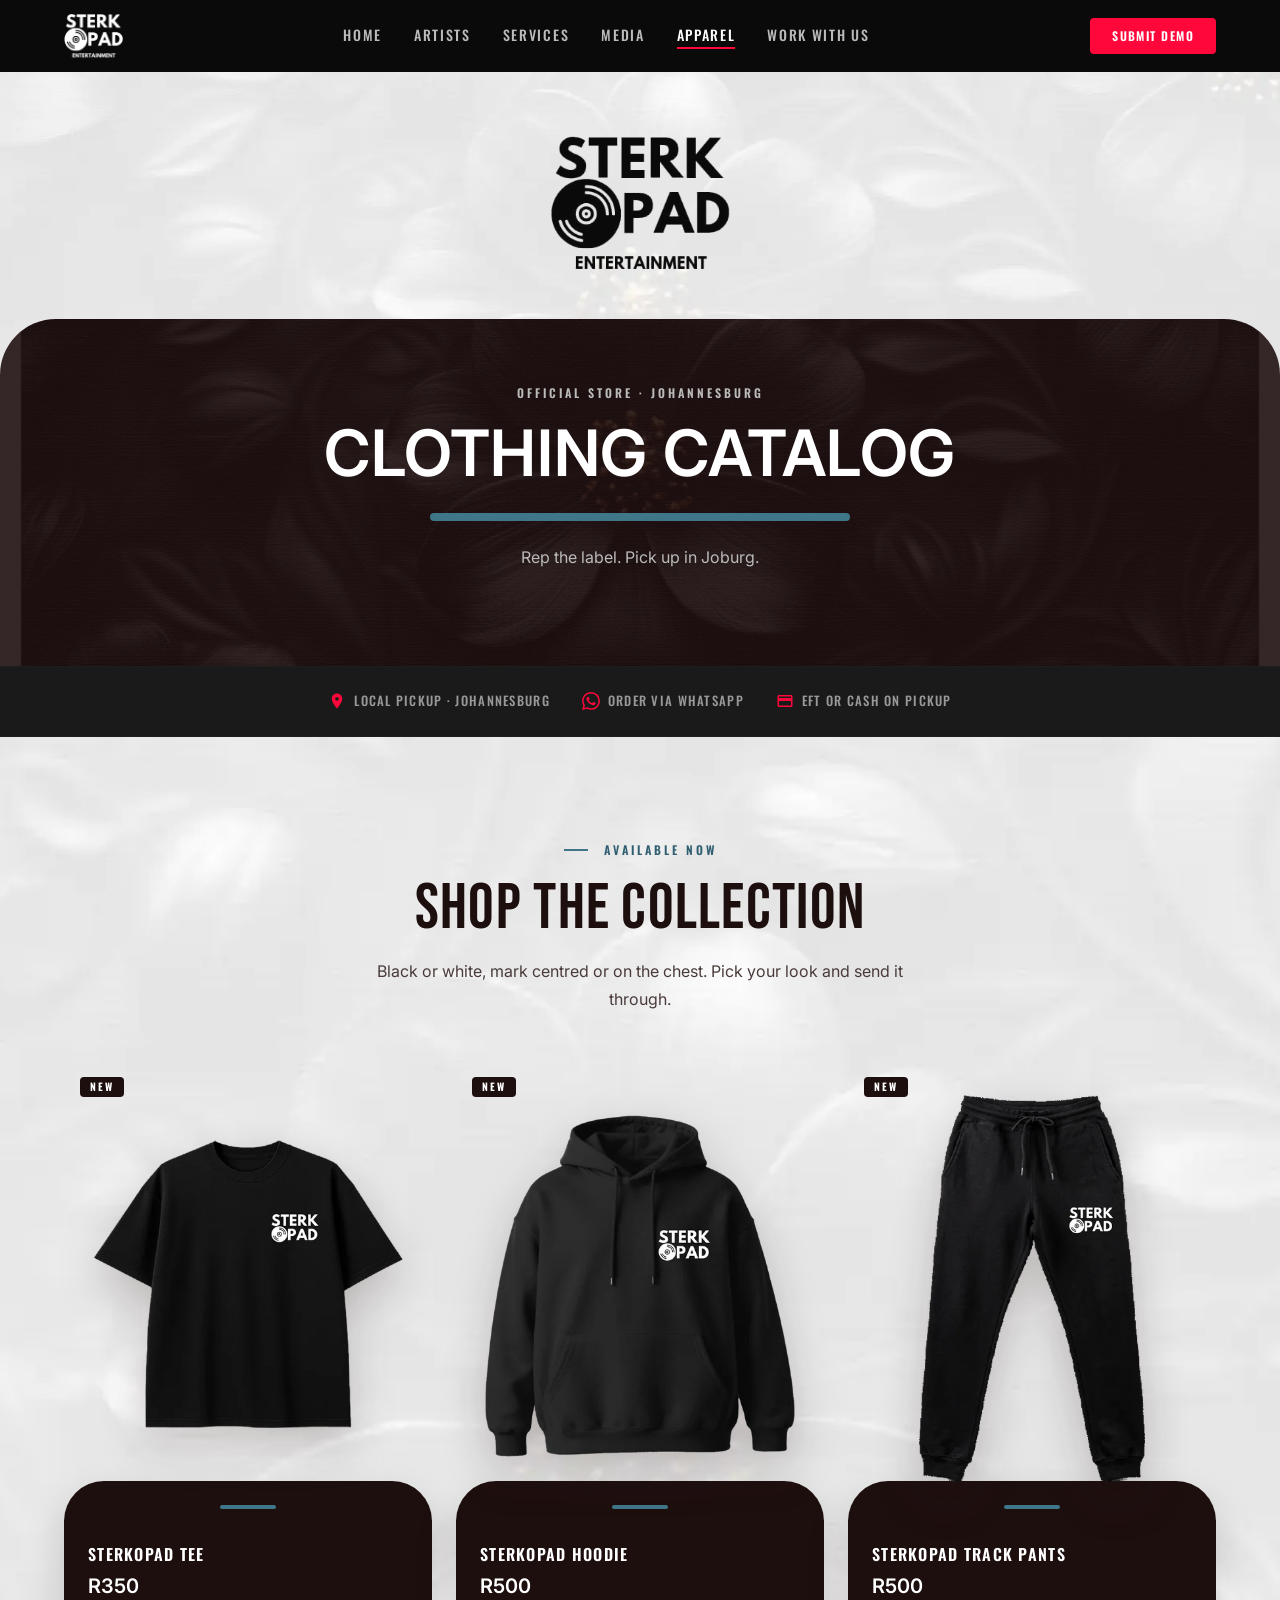
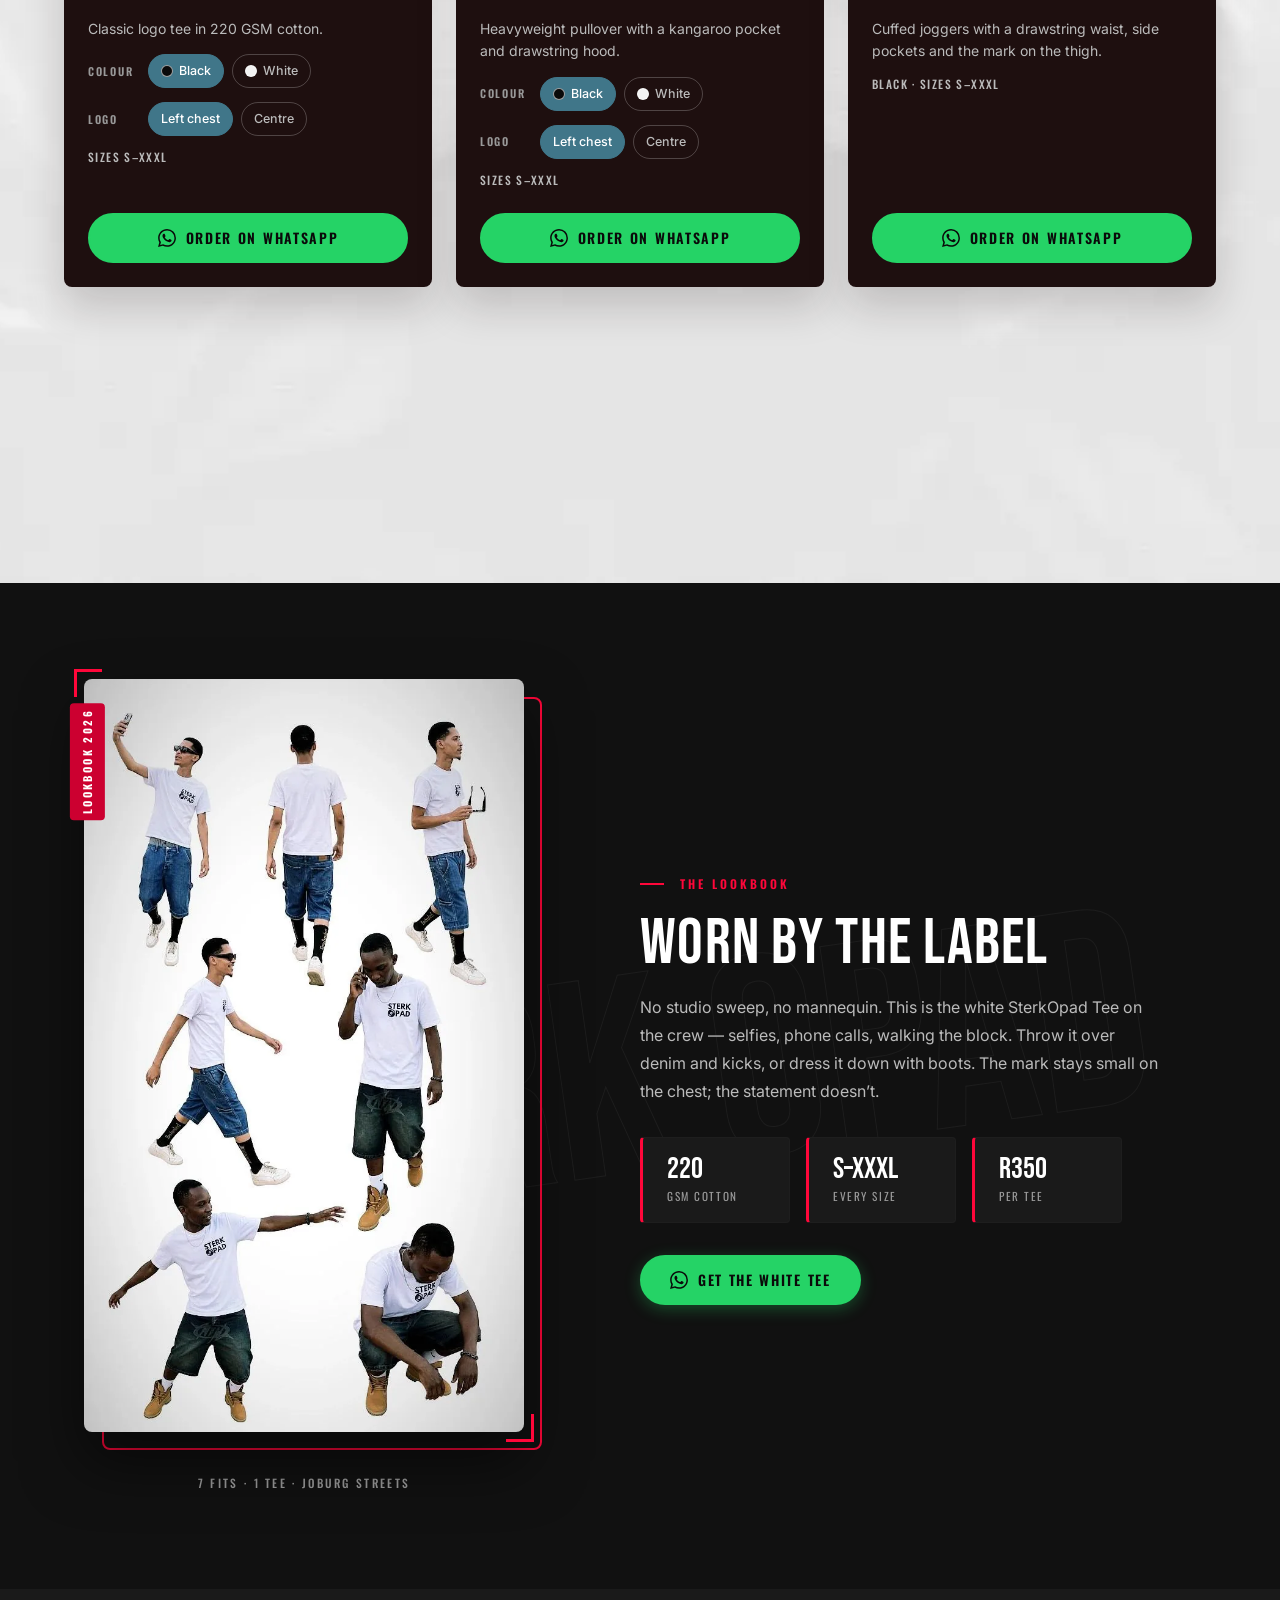
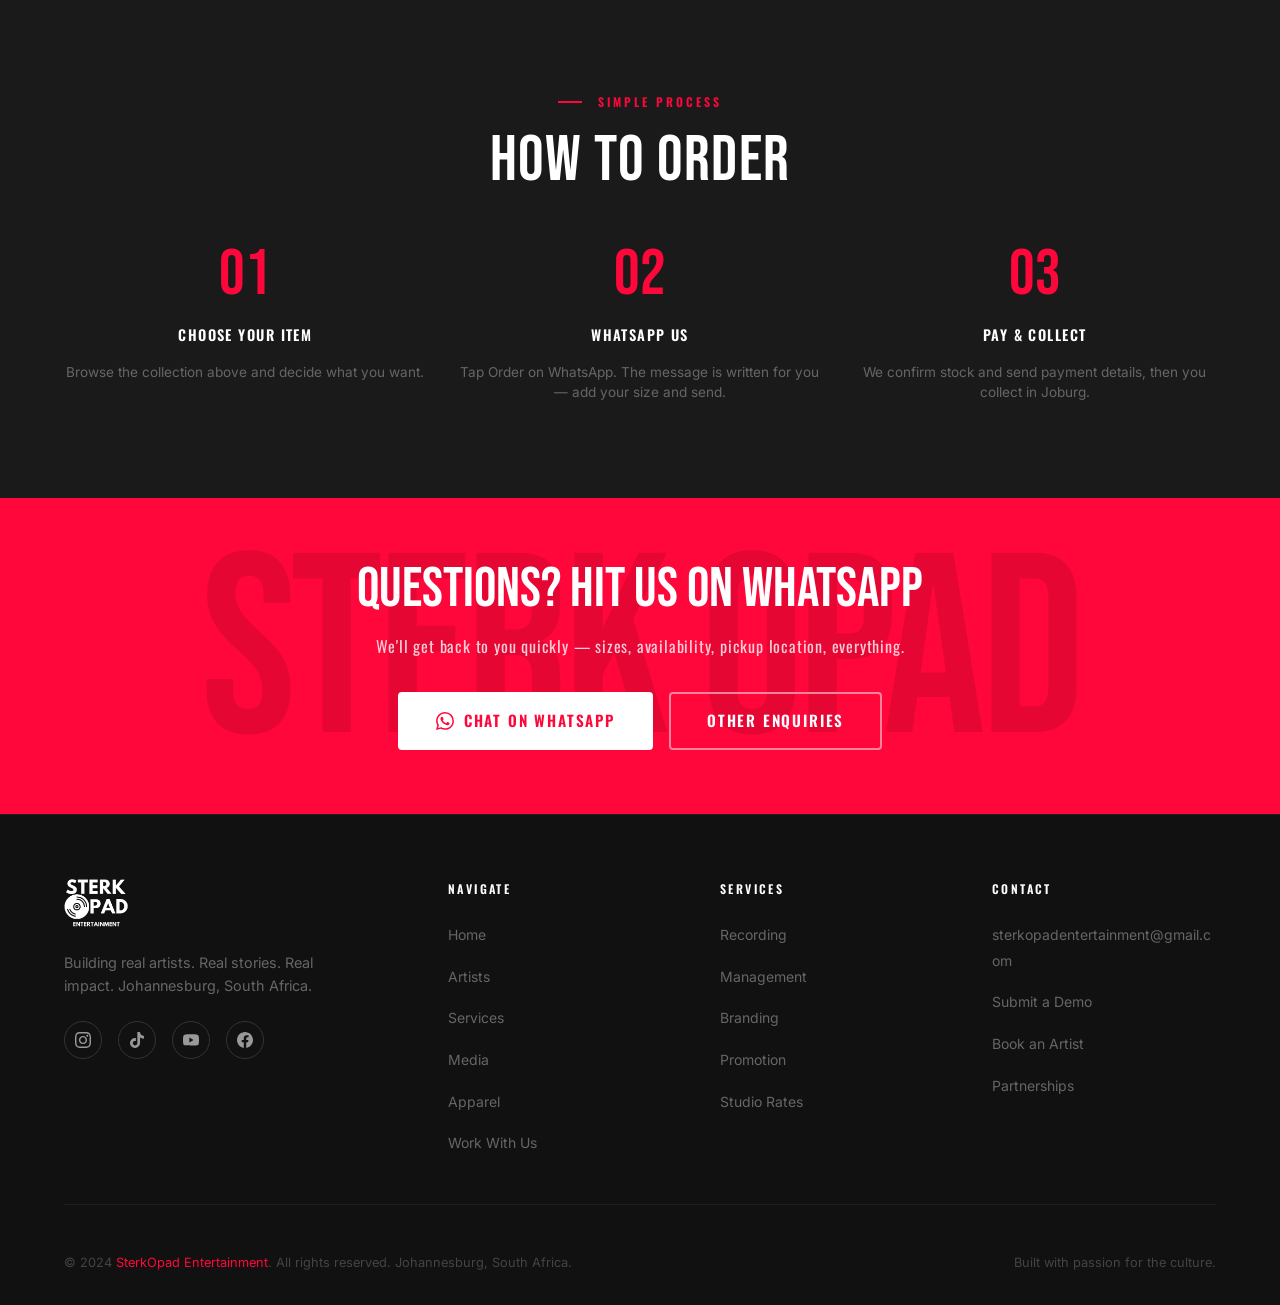
==== commit 75470a1a: "Restyle the apparel page after the Nov 2026 clothing catalogue The hero now mirrors the catalogue co" ====
--- a/apparel.html
+++ b/apparel.html
@@ -10,7 +10,7 @@
   <link rel="preconnect" href="https://fonts.gstatic.com" crossorigin />
   <link href="https://fonts.googleapis.com/css2?family=Bebas+Neue&family=Oswald:wght@300;400;500;600;700&family=Inter:wght@300;400;500;600&display=swap" rel="stylesheet" />
 
-  <link rel="stylesheet" href="css/style.css?v=20261017" />
+  <link rel="stylesheet" href="css/style.css?v=20261103b" />
   <link rel="icon" type="image/png" sizes="32x32" href="images/favicon-32.png" />
   <link rel="apple-touch-icon" sizes="180x180" href="images/apple-touch-icon.png" />
 </head>
@@ -49,15 +49,17 @@
     <a href="contact.html#demo" class="btn btn--primary" style="margin-top:16px">Submit Demo</a>
   </nav>
 
-  <!-- HERO -->
-  <section class="hero hero--short hero--store" aria-label="Apparel page hero">
-    <div class="hero__bg">
-      <img src="images/merch/store-front.webp" alt="" aria-hidden="true" width="1440" height="600" fetchpriority="high" />
-    </div>
-    <div class="hero__content">
-      <div class="hero__eyebrow"><span>Official Store</span></div>
-      <h1 class="hero__title animate-in"><span>Apparel</span></h1>
-      <p class="hero__subtitle animate-in animate-in--delay-1">
+  <!-- HERO — the cover of "STERK OPAD CATALOG.pdf" (Nov 2026): the dark mark on
+       the pale floral, over a brown panel with a steel-blue rule. -->
+  <section class="catalog-hero" aria-label="Apparel page hero">
+    <div class="catalog-hero__top">
+      <img class="catalog-hero__logo" src="images/logo-dark.png" alt="" aria-hidden="true" width="244" height="183" />
+    </div>
+    <div class="catalog-hero__panel">
+      <p class="catalog-hero__eyebrow animate-in">Official Store &middot; Johannesburg</p>
+      <h1 class="catalog-hero__title animate-in">Clothing Catalog</h1>
+      <span class="catalog-hero__rule animate-in animate-in--delay-1" aria-hidden="true"></span>
+      <p class="catalog-hero__subtitle animate-in animate-in--delay-1">
         Rep the label. Pick up in Joburg.
       </p>
     </div>
@@ -83,8 +85,19 @@
     </div>
   </div>
 
-  <!-- PRODUCTS GRID -->
-  <section class="section section--dark" aria-label="Apparel products">
+  <!-- PRODUCTS GRID — the range in "STERK OPAD CATALOG.pdf" (Nov 2026): tee and
+       hoodie in black or white, each with the mark centred or on the left
+       chest, plus black track pants. Photos are cut out of the PDF by
+       tools/prep-catalog.py and float on the same floral texture.
+
+       The catalogue carries no prices. These are the July 2026 list from the
+       label: tee R350, hoodie R500, track pants R500, full tracksuit R800 in
+       S / R850 in M-XXXL. The cap (R180) is not in the new catalogue.
+
+       Colour / print pickers are plain radios. main.js swaps the photo, alt
+       text and WhatsApp message on change; without it the default photo shows
+       and the message asks for colour, print and size. -->
+  <section class="section catalog" aria-label="Apparel products">
     <div class="container">
       <div class="section-header section-header--center animate-in">
         <div class="section-header__eyebrow">
@@ -92,37 +105,36 @@
         </div>
         <h2 class="section-header__title">Shop The Collection</h2>
         <p class="section-header__subtitle">
-          Limited drops, straight from the label. One message and it's yours.
+          Black or white, mark centred or on the chest. Pick your look and send it through.
         </p>
       </div>
 
-      <!-- Catalogue as supplied by the label, July 2026. Still to be added
-           once product photography exists for them:
-             TrackPants        R500  S-XXXL, black or white
-             Full Tracksuit    R800 in S, R850 in M-XXXL
-           merch.pdf covers t-shirts only. The white tee colourway is already
-           prepped — see "Tee White.png" in the manifest note in
-           tools/prep-merch.py — if the range is ever split by colour.
-
-           The hoodie and cap photos still carry the previous large centre-chest
-           logo; the tee is the current small left-chest lookbook design. Reshoot
-           those two to match. -->
       <div class="merch-grid animate-in animate-in--delay-1">
 
-        <article class="merch-card">
+        <article class="merch-card" data-merch="tee" data-name="SterkOpad Tee" data-price="R350">
           <div class="merch-card__media">
             <span class="merch-card__badge">New</span>
-            <img class="merch-card__photo" src="images/merch/tee-black.webp"
-                 alt="SterkOpad Entertainment classic logo t-shirt in black, with a small left-chest logo"
+            <img class="merch-card__photo" src="images/merch/tee-black-left.webp"
+                 alt="SterkOpad Tee in black with the logo on the left chest"
                  width="560" height="700" loading="lazy" decoding="async" />
           </div>
           <div class="merch-card__body">
             <h3 class="merch-card__name">SterkOpad Tee</h3>
             <p class="merch-card__price">R350</p>
-            <p class="merch-card__desc">Classic logo tee in 220&nbsp;GSM cotton, with the label mark on the left chest.</p>
-            <p class="merch-card__meta">Black or White &middot; S&ndash;XXXL</p>
+            <p class="merch-card__desc">Classic logo tee in 220&nbsp;GSM cotton.</p>
+            <fieldset class="merch-opt">
+              <legend class="merch-opt__label">Colour</legend>
+              <label class="merch-opt__chip"><input type="radio" name="tee-colour" value="black" checked /><span><i class="merch-opt__swatch merch-opt__swatch--black"></i>Black</span></label>
+              <label class="merch-opt__chip"><input type="radio" name="tee-colour" value="white" /><span><i class="merch-opt__swatch merch-opt__swatch--white"></i>White</span></label>
+            </fieldset>
+            <fieldset class="merch-opt">
+              <legend class="merch-opt__label">Logo</legend>
+              <label class="merch-opt__chip"><input type="radio" name="tee-print" value="left" checked /><span>Left chest</span></label>
+              <label class="merch-opt__chip"><input type="radio" name="tee-print" value="centre" /><span>Centre</span></label>
+            </fieldset>
+            <p class="merch-card__meta">Sizes S&ndash;XXXL</p>
             <a class="merch-card__cta btn btn--whatsapp"
-               href="https://wa.me/27605234596?text=Hi%20SterkOpad%2C%20I%27d%20like%20to%20order%20the%20SterkOpad%20Tee%20%28R350%29.%20Colour%20and%20size%3A%20"
+               href="https://wa.me/27605234596?text=Hi%20SterkOpad%2C%20I%27d%20like%20to%20order%20the%20SterkOpad%20Tee%20%28R350%29.%20Colour%2C%20logo%20position%20and%20size%3A%20"
                target="_blank" rel="noopener noreferrer">
               <svg viewBox="0 0 24 24" aria-hidden="true"><path d="M17.472 14.382c-.297-.149-1.758-.867-2.03-.967-.273-.099-.471-.148-.67.15-.197.297-.767.966-.94 1.164-.173.199-.347.223-.644.075-.297-.15-1.255-.463-2.39-1.475-.883-.788-1.48-1.761-1.653-2.059-.173-.297-.018-.458.13-.606.134-.133.298-.347.446-.52.149-.174.198-.298.298-.497.099-.198.05-.371-.025-.52-.075-.149-.669-1.612-.916-2.207-.242-.579-.487-.5-.669-.51-.173-.008-.371-.01-.57-.01-.198 0-.52.074-.792.372-.272.297-1.04 1.016-1.04 2.479 0 1.462 1.065 2.875 1.213 3.074.149.198 2.096 3.2 5.077 4.487.709.306 1.262.489 1.694.625.712.227 1.36.195 1.871.118.571-.085 1.758-.719 2.006-1.413.248-.694.248-1.289.173-1.413-.074-.124-.272-.198-.57-.347m-5.421 7.403h-.004a9.87 9.87 0 01-5.031-1.378l-.361-.214-3.741.982.998-3.648-.235-.374a9.86 9.86 0 01-1.51-5.26c.001-5.45 4.436-9.884 9.888-9.884 2.64 0 5.122 1.03 6.988 2.898a9.825 9.825 0 012.893 6.994c-.003 5.45-4.437 9.884-9.885 9.884m8.413-18.297A11.815 11.815 0 0012.05 0C5.495 0 .16 5.335.157 11.892c0 2.096.547 4.142 1.588 5.945L.057 24l6.305-1.654a11.882 11.882 0 005.683 1.448h.005c6.554 0 11.89-5.335 11.893-11.893a11.821 11.821 0 00-3.48-8.413z"/></svg>
               Order on WhatsApp
@@ -130,19 +142,30 @@
           </div>
         </article>
 
-        <article class="merch-card">
+        <article class="merch-card" data-merch="hoodie" data-name="SterkOpad Hoodie" data-price="R500">
           <div class="merch-card__media">
-            <img class="merch-card__photo" src="images/merch/hoodie.webp"
-                 alt="SterkOpad Entertainment classic logo pullover hoodie in black"
+            <span class="merch-card__badge">New</span>
+            <img class="merch-card__photo" src="images/merch/hoodie-black-left.webp"
+                 alt="SterkOpad Hoodie in black with the logo on the left chest"
                  width="560" height="700" loading="lazy" decoding="async" />
           </div>
           <div class="merch-card__body">
             <h3 class="merch-card__name">SterkOpad Hoodie</h3>
             <p class="merch-card__price">R500</p>
-            <p class="merch-card__desc">Classic logo hoodie. Heavyweight pullover with the label mark across the chest.</p>
-            <p class="merch-card__meta">Black or White &middot; S&ndash;XXXL</p>
+            <p class="merch-card__desc">Heavyweight pullover with a kangaroo pocket and drawstring hood.</p>
+            <fieldset class="merch-opt">
+              <legend class="merch-opt__label">Colour</legend>
+              <label class="merch-opt__chip"><input type="radio" name="hoodie-colour" value="black" checked /><span><i class="merch-opt__swatch merch-opt__swatch--black"></i>Black</span></label>
+              <label class="merch-opt__chip"><input type="radio" name="hoodie-colour" value="white" /><span><i class="merch-opt__swatch merch-opt__swatch--white"></i>White</span></label>
+            </fieldset>
+            <fieldset class="merch-opt">
+              <legend class="merch-opt__label">Logo</legend>
+              <label class="merch-opt__chip"><input type="radio" name="hoodie-print" value="left" checked /><span>Left chest</span></label>
+              <label class="merch-opt__chip"><input type="radio" name="hoodie-print" value="centre" /><span>Centre</span></label>
+            </fieldset>
+            <p class="merch-card__meta">Sizes S&ndash;XXXL</p>
             <a class="merch-card__cta btn btn--whatsapp"
-               href="https://wa.me/27605234596?text=Hi%20SterkOpad%2C%20I%27d%20like%20to%20order%20the%20SterkOpad%20Hoodie%20%28R500%29.%20Colour%20and%20size%3A%20"
+               href="https://wa.me/27605234596?text=Hi%20SterkOpad%2C%20I%27d%20like%20to%20order%20the%20SterkOpad%20Hoodie%20%28R500%29.%20Colour%2C%20logo%20position%20and%20size%3A%20"
                target="_blank" rel="noopener noreferrer">
               <svg viewBox="0 0 24 24" aria-hidden="true"><path d="M17.472 14.382c-.297-.149-1.758-.867-2.03-.967-.273-.099-.471-.148-.67.15-.197.297-.767.966-.94 1.164-.173.199-.347.223-.644.075-.297-.15-1.255-.463-2.39-1.475-.883-.788-1.48-1.761-1.653-2.059-.173-.297-.018-.458.13-.606.134-.133.298-.347.446-.52.149-.174.198-.298.298-.497.099-.198.05-.371-.025-.52-.075-.149-.669-1.612-.916-2.207-.242-.579-.487-.5-.669-.51-.173-.008-.371-.01-.57-.01-.198 0-.52.074-.792.372-.272.297-1.04 1.016-1.04 2.479 0 1.462 1.065 2.875 1.213 3.074.149.198 2.096 3.2 5.077 4.487.709.306 1.262.489 1.694.625.712.227 1.36.195 1.871.118.571-.085 1.758-.719 2.006-1.413.248-.694.248-1.289.173-1.413-.074-.124-.272-.198-.57-.347m-5.421 7.403h-.004a9.87 9.87 0 01-5.031-1.378l-.361-.214-3.741.982.998-3.648-.235-.374a9.86 9.86 0 01-1.51-5.26c.001-5.45 4.436-9.884 9.888-9.884 2.64 0 5.122 1.03 6.988 2.898a9.825 9.825 0 012.893 6.994c-.003 5.45-4.437 9.884-9.885 9.884m8.413-18.297A11.815 11.815 0 0012.05 0C5.495 0 .16 5.335.157 11.892c0 2.096.547 4.142 1.588 5.945L.057 24l6.305-1.654a11.882 11.882 0 005.683 1.448h.005c6.554 0 11.89-5.335 11.893-11.893a11.821 11.821 0 00-3.48-8.413z"/></svg>
               Order on WhatsApp
@@ -150,19 +173,20 @@
           </div>
         </article>
 
-        <article class="merch-card">
+        <article class="merch-card" data-merch="trackpants" data-name="SterkOpad Track Pants" data-price="R500">
           <div class="merch-card__media">
-            <img class="merch-card__photo" src="images/merch/cap.webp"
-                 alt="SterkOpad Entertainment snapback cap in black with an embroidered front logo"
+            <span class="merch-card__badge">New</span>
+            <img class="merch-card__photo" src="images/merch/trackpants-black.webp"
+                 alt="SterkOpad Track Pants in black with the logo on the left thigh"
                  width="560" height="700" loading="lazy" decoding="async" />
           </div>
           <div class="merch-card__body">
-            <h3 class="merch-card__name">SterkOpad Cap</h3>
-            <p class="merch-card__price">R180</p>
-            <p class="merch-card__desc">Snapback cap with the label logo embroidered on the front panel.</p>
-            <p class="merch-card__meta">One size fits most</p>
+            <h3 class="merch-card__name">SterkOpad Track Pants</h3>
+            <p class="merch-card__price">R500</p>
+            <p class="merch-card__desc">Cuffed joggers with a drawstring waist, side pockets and the mark on the thigh.</p>
+            <p class="merch-card__meta">Black &middot; Sizes S&ndash;XXXL</p>
             <a class="merch-card__cta btn btn--whatsapp"
-               href="https://wa.me/27605234596?text=Hi%20SterkOpad%2C%20I%27d%20like%20to%20order%20the%20SterkOpad%20Cap%20%28R180%29.%20Is%20it%20in%20stock%3F"
+               href="https://wa.me/27605234596?text=Hi%20SterkOpad%2C%20I%27d%20like%20to%20order%20the%20SterkOpad%20Track%20Pants%20%28R500%29.%20Size%3A%20"
                target="_blank" rel="noopener noreferrer">
               <svg viewBox="0 0 24 24" aria-hidden="true"><path d="M17.472 14.382c-.297-.149-1.758-.867-2.03-.967-.273-.099-.471-.148-.67.15-.197.297-.767.966-.94 1.164-.173.199-.347.223-.644.075-.297-.15-1.255-.463-2.39-1.475-.883-.788-1.48-1.761-1.653-2.059-.173-.297-.018-.458.13-.606.134-.133.298-.347.446-.52.149-.174.198-.298.298-.497.099-.198.05-.371-.025-.52-.075-.149-.669-1.612-.916-2.207-.242-.579-.487-.5-.669-.51-.173-.008-.371-.01-.57-.01-.198 0-.52.074-.792.372-.272.297-1.04 1.016-1.04 2.479 0 1.462 1.065 2.875 1.213 3.074.149.198 2.096 3.2 5.077 4.487.709.306 1.262.489 1.694.625.712.227 1.36.195 1.871.118.571-.085 1.758-.719 2.006-1.413.248-.694.248-1.289.173-1.413-.074-.124-.272-.198-.57-.347m-5.421 7.403h-.004a9.87 9.87 0 01-5.031-1.378l-.361-.214-3.741.982.998-3.648-.235-.374a9.86 9.86 0 01-1.51-5.26c.001-5.45 4.436-9.884 9.888-9.884 2.64 0 5.122 1.03 6.988 2.898a9.825 9.825 0 012.893 6.994c-.003 5.45-4.437 9.884-9.885 9.884m8.413-18.297A11.815 11.815 0 0012.05 0C5.495 0 .16 5.335.157 11.892c0 2.096.547 4.142 1.588 5.945L.057 24l6.305-1.654a11.882 11.882 0 005.683 1.448h.005c6.554 0 11.89-5.335 11.893-11.893a11.821 11.821 0 00-3.48-8.413z"/></svg>
               Order on WhatsApp
@@ -170,6 +194,20 @@
           </div>
         </article>
 
+      </div>
+
+      <!-- Full tracksuit = hoodie + track pants. Price from the July 2026 list. -->
+      <div class="merch-bundle animate-in animate-in--delay-2">
+        <div class="merch-bundle__text">
+          <p class="merch-bundle__title">Full Tracksuit</p>
+          <p class="merch-bundle__desc">Hoodie + track pants. R800 in S, R850 in M&ndash;XXXL.</p>
+        </div>
+        <a class="btn btn--whatsapp merch-bundle__cta"
+           href="https://wa.me/27605234596?text=Hi%20SterkOpad%2C%20I%27d%20like%20to%20order%20the%20Full%20Tracksuit%20%28hoodie%20%2B%20track%20pants%29.%20Hoodie%20colour%2C%20logo%20position%20and%20size%3A%20"
+           target="_blank" rel="noopener noreferrer">
+          <svg viewBox="0 0 24 24" aria-hidden="true"><path d="M17.472 14.382c-.297-.149-1.758-.867-2.03-.967-.273-.099-.471-.148-.67.15-.197.297-.767.966-.94 1.164-.173.199-.347.223-.644.075-.297-.15-1.255-.463-2.39-1.475-.883-.788-1.48-1.761-1.653-2.059-.173-.297-.018-.458.13-.606.134-.133.298-.347.446-.52.149-.174.198-.298.298-.497.099-.198.05-.371-.025-.52-.075-.149-.669-1.612-.916-2.207-.242-.579-.487-.5-.669-.51-.173-.008-.371-.01-.57-.01-.198 0-.52.074-.792.372-.272.297-1.04 1.016-1.04 2.479 0 1.462 1.065 2.875 1.213 3.074.149.198 2.096 3.2 5.077 4.487.709.306 1.262.489 1.694.625.712.227 1.36.195 1.871.118.571-.085 1.758-.719 2.006-1.413.248-.694.248-1.289.173-1.413-.074-.124-.272-.198-.57-.347m-5.421 7.403h-.004a9.87 9.87 0 01-5.031-1.378l-.361-.214-3.741.982.998-3.648-.235-.374a9.86 9.86 0 01-1.51-5.26c.001-5.45 4.436-9.884 9.888-9.884 2.64 0 5.122 1.03 6.988 2.898a9.825 9.825 0 012.893 6.994c-.003 5.45-4.437 9.884-9.885 9.884m8.413-18.297A11.815 11.815 0 0012.05 0C5.495 0 .16 5.335.157 11.892c0 2.096.547 4.142 1.588 5.945L.057 24l6.305-1.654a11.882 11.882 0 005.683 1.448h.005c6.554 0 11.89-5.335 11.893-11.893a11.821 11.821 0 00-3.48-8.413z"/></svg>
+          Order The Set
+        </a>
       </div>
 
       <p class="merch-note animate-in animate-in--delay-2">
@@ -343,6 +381,6 @@
   </footer>
 
 
-  <script src="js/main.js?v=20261017"></script>
+  <script src="js/main.js?v=20261103"></script>
 </body>
 </html>
--- a/css/style.css
+++ b/css/style.css
@@ -48,11 +48,14 @@
   --grey-400: #999999;
   --grey-300: #BBBBBB;
 
-  /* Product photo tile on apparel.html. The garments are black and shot on a
-     pale studio sweep, so the shop is the one place this site needs a light
-     surface. tools/prep-merch.py flattens every backdrop to this exact value
-     so the photo and its tile read as one surface — keep the two in step. */
-  --plate:    #EDEDEB;
+  /* apparel.html follows the label's Nov 2026 "STERK OPAD CATALOG.pdf": a
+     pale floral texture, a deep brown panel and a steel-blue rule. Both
+     colours are the PDF's own fills. --catalog-steel-ink is the steel darkened
+     to 5.6:1 on the pale floral, for small text; the base steel is 3.7:1
+     on brown, so it is kept to rules, swatches and fills under white text. */
+  --catalog-brown:     #1E0F0F;
+  --catalog-steel:     #407689;
+  --catalog-steel-ink: #2F5F70;
 
   /* WhatsApp brand green. Used by .btn--whatsapp and the merch card CTA. */
   --wa-green:      #25D366;
@@ -505,14 +508,6 @@
 }
 
 /* Artist hero variant */
-/* The supplied storefront render spells the label "STERK PAD" — the record
-   glyph that forms the O has come away from it. tools/prep-merch.py crops to
-   the one region containing none of the four large signs, but the garments on
-   the rack still carry the wrong logo, so the image is dropped to 0.3 and used
-   as texture rather than as a photograph. This is mitigation: the render needs
-   replacing, and when it is, this rule should go. */
-.hero--store .hero__bg { opacity: 0.3; }
-
 .hero--artist {
   min-height: 80vh;
   align-items: flex-end;
@@ -1080,6 +1075,18 @@
   box-shadow: var(--shadow-card);
 }
 
+.release-card__link {
+  display: block;
+  color: inherit;
+  text-decoration: none;
+}
+
+.release-card__link:focus-visible {
+  outline: 2px solid var(--red);
+  outline-offset: -2px;
+  border-radius: var(--radius-md);
+}
+
 .release-card__cover {
   aspect-ratio: 1;
   overflow: hidden;
@@ -1610,6 +1617,121 @@
 .lightbox__prev:hover,
 .lightbox__next:hover { background: var(--red); }
 
+/* Picker — a native <dialog> listing where to go next (e.g. each artist's
+   Apple Music profile). Opened by any [data-picker-open="<dialog id>"]. */
+.picker {
+  width: min(440px, calc(100vw - var(--space-4)));
+  max-height: calc(100vh - var(--space-4));
+  margin: auto;
+  padding: 0;
+  border: 1px solid rgba(255,255,255,0.12);
+  border-radius: var(--radius-lg);
+  background: var(--charcoal);
+  color: var(--white);
+  box-shadow: var(--shadow-card);
+}
+
+.picker::backdrop {
+  background: rgba(0,0,0,0.85);
+}
+
+.picker[open] { animation: picker-in 0.25s ease-out; }
+
+@keyframes picker-in {
+  from { opacity: 0; transform: translateY(12px); }
+  to   { opacity: 1; transform: none; }
+}
+
+.picker__panel {
+  position: relative;
+  padding: var(--space-4) var(--space-3) var(--space-3);
+}
+
+.picker__close {
+  position: absolute;
+  top: var(--space-2);
+  right: var(--space-2);
+  width: 40px;
+  height: 40px;
+  display: flex;
+  align-items: center;
+  justify-content: center;
+  background: rgba(255,255,255,0.08);
+  border: 1px solid rgba(255,255,255,0.15);
+  border-radius: 50%;
+  color: var(--white);
+  font-size: 1.4rem;
+  line-height: 1;
+  cursor: pointer;
+  transition: background var(--transition);
+}
+
+.picker__close:hover { background: var(--red); }
+
+.picker__title {
+  font-size: clamp(2rem, 6vw, 2.6rem);
+  margin: var(--space-1) 0 var(--space-3);
+}
+
+.picker__list {
+  list-style: none;
+  margin: 0;
+  padding: 0;
+  display: grid;
+  gap: var(--space-1);
+}
+
+.picker__item {
+  display: flex;
+  align-items: center;
+  gap: var(--space-2);
+  padding: 10px var(--space-2) 10px 10px;
+  background: var(--charcoal-2);
+  border: 1px solid transparent;
+  border-radius: var(--radius-md);
+  color: var(--white);
+  text-decoration: none;
+  transition: border-color var(--transition), background var(--transition);
+}
+
+.picker__item:hover,
+.picker__item:focus-visible {
+  border-color: var(--red);
+  background: var(--grey-800);
+  outline: none;
+}
+
+.picker__item img {
+  width: 52px;
+  height: 52px;
+  flex-shrink: 0;
+  border-radius: 50%;
+  object-fit: cover;
+  object-position: top;
+}
+
+.picker__name {
+  flex: 1;
+  font-family: var(--font-sub);
+  font-size: 1.05rem;
+  font-weight: 600;
+  letter-spacing: 0.06em;
+  text-transform: uppercase;
+}
+
+.picker__item svg {
+  width: 22px;
+  height: 22px;
+  fill: var(--grey-400);
+  transition: fill var(--transition), transform var(--transition);
+}
+
+.picker__item:hover svg,
+.picker__item:focus-visible svg {
+  fill: var(--red);
+  transform: translateX(3px);
+}
+
 /* Video embed grid */
 .video-grid {
   display: grid;
@@ -2356,79 +2478,134 @@
 /* ============================================================
    MERCH STORE (apparel.html)
    ------------------------------------------------------------
-   Rebuilt to house style: --radius-md, --space-* padding, named
-   transitions on var(--transition), and the growing red rail from
-   .service-card. A drop shadow is the obvious hover here but this
-   card sits on --black, where a shadow is invisible; the rail is
-   not.
-
-   The photo tile is the one light surface on the site. It cannot
-   be avoided — a black tee keyed onto charcoal is an invisible
-   tee — so instead it is made deliberate: prep-merch.py flattens
-   all three backdrops to --plate, the tile is painted the same
-   value, and the card's overflow:hidden rounds the tile's top
-   corners so it reads as part of the card rather than a hole in
-   it.
+   Styled after the label's Nov 2026 "STERK OPAD CATALOG.pdf".
+   The cover becomes the hero: the dark mark on the pale floral,
+   then a brown panel with big rounded top corners, the title
+   and a steel-blue rule. The product pages become the shop: the
+   garments are cut-outs (tools/prep-catalog.py) floating on the
+   same floral, each standing on a brown panel that repeats the
+   cover's rounded-top shape.
    ============================================================ */
+
+/* --- Hero ------------------------------------------------------ */
+/* The nav is transparent with white links until scroll, so the
+   first --nav-height of the hero is painted black for it. */
+.catalog-hero {
+  padding-top: var(--nav-height);
+  background:
+    linear-gradient(var(--black) var(--nav-height), transparent 0),
+    url('../images/merch/catalog-floral-light.webp') center / cover no-repeat,
+    #E7E7E7;
+}
+
+.catalog-hero__top {
+  display: flex;
+  justify-content: center;
+  padding-block: var(--space-6) var(--space-5);
+}
+
+.catalog-hero__logo {
+  width: clamp(120px, 16vw, 180px);
+  height: auto;
+}
+
+.catalog-hero__panel {
+  padding: var(--space-6) var(--container-pad) var(--space-7);
+  border-radius: 56px 56px 0 0;
+  background:
+    linear-gradient(rgba(30, 15, 15, 0.9), rgba(30, 15, 15, 0.9)),
+    url('../images/merch/catalog-floral-dark.webp') center / cover no-repeat,
+    var(--catalog-brown);
+  text-align: center;
+}
+
+.catalog-hero__eyebrow {
+  margin-bottom: var(--space-2);
+  font-family: var(--font-sub);
+  font-size: 0.75rem;
+  font-weight: 600;
+  letter-spacing: 0.25em;
+  text-transform: uppercase;
+  color: var(--grey-300);
+}
+
+/* The cover sets its title in a plain heavy sans, not the site's
+   Bebas — Inter at 600 is the nearest loaded face. */
+.catalog-hero__title {
+  font-family: var(--font-body);
+  font-size: clamp(2rem, 6vw, 4rem);
+  font-weight: 600;
+  line-height: 1.1;
+  letter-spacing: 0.01em;
+  text-transform: uppercase;
+  color: var(--white);
+}
+
+.catalog-hero__rule {
+  display: block;
+  width: min(420px, 70%);
+  height: 8px;
+  margin: var(--space-3) auto;
+  border-radius: 8px;
+  background: var(--catalog-steel);
+}
+
+.catalog-hero__subtitle {
+  font-size: 1rem;
+  color: var(--grey-300);
+}
+
+/* --- Shop section ---------------------------------------------- */
+.catalog {
+  background:
+    url('../images/merch/catalog-floral-light.webp') center / cover no-repeat,
+    #E7E7E7;
+}
+
+/* Section header recoloured for the pale floral. */
+.catalog .section-header__eyebrow span { color: var(--catalog-steel-ink); }
+.catalog .section-header__eyebrow::before { background: var(--catalog-steel); }
+.catalog .section-header__title { color: var(--catalog-brown); }
+.catalog .section-header__subtitle { color: #4A3B3B; }
 
 .merch-grid {
   /* 300px, not 280. At a 1024px viewport the container is 921.6px and three
      columns need 948px, so it steps down to two — where the old .grid-3 held
      three ~230px cards all the way to 768px. Staging is 3 / 2 / 1 with the
-     2-column band covering 640–1060px, and it needs no media query. */
+     2-column band covering 640–1060px, and it needs no media query.
+     The max-width keeps cards from growing past ~380px on wide screens. */
   display: grid;
   grid-template-columns: repeat(auto-fill, minmax(300px, 1fr));
-  gap: var(--space-3);
+  gap: var(--space-4) var(--space-3);
+  max-width: 1188px;
+  margin-inline: auto;
 }
 
 .merch-card {
-  position: relative;
   display: flex;
   flex-direction: column;
-  background: var(--charcoal);
-  border: 1px solid var(--grey-800);
-  border-radius: var(--radius-md);
-  overflow: hidden;
-  transition: transform var(--transition), border-color var(--transition);
-}
-
-.merch-card::before {
-  content: '';
-  position: absolute;
-  top: 0;
-  left: 0;
-  z-index: 2;
-  width: 3px;
-  height: 0;
-  background: var(--red);
-  transition: height var(--transition-slow);
-}
-
-.merch-card:hover {
-  transform: translateY(-4px);
-  border-color: var(--grey-600);
-}
-
-.merch-card:hover::before { height: 100%; }
-
-/* --- Photo tile ------------------------------------------------ */
+}
+
+/* --- Photo ------------------------------------------------------ */
+/* No tile colour: the cut-out sits straight on the section's floral,
+   as in the catalogue. It overlaps the panel below by a little so the
+   garment stands on it rather than hovering over a gap. */
 .merch-card__media {
   position: relative;
+  z-index: 1;
   aspect-ratio: 4 / 5;
-  background: var(--plate);
-  overflow: hidden;
-}
-
-/* Assets are pre-cropped to 4:5, so cover crops nothing — it only guards
-   against a future off-ratio file being dropped in. */
+  margin-bottom: -40px;
+}
+
 .merch-card__photo {
   width: 100%;
   height: 100%;
-  object-fit: cover;
+  object-fit: contain;
+  filter: drop-shadow(0 18px 22px rgba(30, 15, 15, 0.22));
   transition: transform var(--transition-slow);
 }
 
-.merch-card:hover .merch-card__photo { transform: scale(1.04); }
+.merch-card:hover .merch-card__photo { transform: translateY(-6px) scale(1.03); }
 
 .merch-card__badge {
   position: absolute;
@@ -2437,9 +2614,7 @@
   z-index: 2;
   padding: 5px 10px;
   border-radius: var(--radius-sm);
-  /* --red-dark, not --red: white on #FF073A is 3.9:1, on #CC0030 it is 5.8:1,
-     and at this size the two read as the same red. */
-  background: var(--red-dark);
+  background: var(--catalog-brown);
   color: var(--white);
   font-family: var(--font-sub);
   font-size: 0.65rem;
@@ -2449,13 +2624,33 @@
   line-height: 1;
 }
 
-/* --- Body ------------------------------------------------------ */
+/* --- Body: the cover's brown panel ------------------------------ */
 .merch-card__body {
+  position: relative;
   display: flex;
   flex: 1;
   flex-direction: column;
-  padding: var(--space-3);
-}
+  padding: calc(40px + var(--space-3)) var(--space-3) var(--space-3);
+  border-radius: 40px 40px var(--radius-md) var(--radius-md);
+  background: var(--catalog-brown);
+  box-shadow: 0 20px 40px rgba(30, 15, 15, 0.18);
+}
+
+/* The steel rule from the cover, grown across the panel on hover. */
+.merch-card__body::before {
+  content: '';
+  position: absolute;
+  top: 24px;
+  left: 50%;
+  width: 56px;
+  height: 4px;
+  border-radius: 4px;
+  background: var(--catalog-steel);
+  transform: translateX(-50%);
+  transition: width var(--transition-slow);
+}
+
+.merch-card:hover .merch-card__body::before { width: calc(100% - 2 * var(--space-3)); }
 
 /* An <h3>, so the base Bebas clamp() heading style has to be fully reset. */
 .merch-card__name {
@@ -2472,29 +2667,28 @@
 .merch-card__price {
   font-family: var(--font-body);
   font-size: 1.25rem;
-  font-weight: 700;
-  color: var(--red);
+  font-weight: 600;
+  color: var(--white);
   white-space: nowrap;
   margin-bottom: var(--space-2);
 }
 
-/* --grey-400, not --grey-500: #666 on --charcoal is 3.03:1 and fails AA.
-   #999 is 6.11:1. */
+/* --grey-300 on --catalog-brown is 9.9:1. */
 .merch-card__desc {
   font-size: 0.875rem;
   line-height: 1.6;
-  color: var(--grey-400);
+  color: var(--grey-300);
 }
 
 .merch-card__meta {
-  margin-top: 8px;
+  margin-top: 12px;
   margin-bottom: var(--space-3);
   font-family: var(--font-sub);
   font-size: 0.72rem;
   font-weight: 500;
   letter-spacing: 0.12em;
   text-transform: uppercase;
-  color: var(--grey-400);
+  color: var(--grey-300);
 }
 
 /* margin-top:auto pins the button to the card foot, so the three line up
@@ -2507,30 +2701,138 @@
   justify-content: center;
 }
 
+/* --- Colour / logo options -------------------------------------- */
+.merch-opt {
+  display: flex;
+  flex-wrap: wrap;
+  align-items: center;
+  gap: 8px;
+  margin: 14px 0 0;
+  padding: 0;
+  border: 0;
+}
+
+/* A legend won't sit in a flex row in every browser, so it floats. */
+.merch-opt__label {
+  float: left;
+  width: 52px;
+  padding: 0;
+  font-family: var(--font-sub);
+  font-size: 0.68rem;
+  font-weight: 600;
+  letter-spacing: 0.16em;
+  text-transform: uppercase;
+  color: var(--grey-400);
+}
+
+.merch-opt__chip { position: relative; cursor: pointer; }
+
+/* Visually hidden, still focusable and announced. */
+.merch-opt__chip input {
+  position: absolute;
+  opacity: 0;
+  width: 1px;
+  height: 1px;
+}
+
+.merch-opt__chip span {
+  display: inline-flex;
+  align-items: center;
+  gap: 6px;
+  min-height: 32px;
+  padding: 6px 12px;
+  border: 1px solid rgba(255, 255, 255, 0.22);
+  border-radius: 999px;
+  font-size: 0.78rem;
+  font-weight: 500;
+  color: var(--grey-300);
+  transition: background var(--transition), border-color var(--transition), color var(--transition);
+}
+
+.merch-opt__chip:hover span { border-color: rgba(255, 255, 255, 0.5); }
+
+/* White on --catalog-steel is 5.0:1. */
+.merch-opt__chip input:checked + span {
+  background: var(--catalog-steel);
+  border-color: var(--catalog-steel);
+  color: var(--white);
+}
+
+.merch-opt__chip input:focus-visible + span {
+  outline: 2px solid var(--white);
+  outline-offset: 2px;
+}
+
+.merch-opt__swatch {
+  width: 12px;
+  height: 12px;
+  border-radius: 50%;
+  border: 1px solid rgba(255, 255, 255, 0.6);
+}
+
+.merch-opt__swatch--black { background: var(--black); }
+.merch-opt__swatch--white { background: #F2F2F2; }
+
+/* --- WhatsApp buttons ------------------------------------------- */
 /* White on #25D366 is 1.98:1 — the button label is 14px, so it needs 4.5:1.
-   Near-black on the same brand green is 9.98:1. Scoped to the card; the
+   Near-black on the same brand green is 9.98:1. Scoped to the shop; the
    site-wide .btn--whatsapp is unchanged. */
-.merch-card .btn--whatsapp {
+.catalog .btn--whatsapp {
   background: var(--wa-green);
   border-color: var(--wa-green);
   color: var(--black);
   box-shadow: none;
 }
 
-.merch-card .btn--whatsapp:hover {
+.catalog .btn--whatsapp:hover {
   background: var(--wa-green-dark);
   border-color: var(--wa-green-dark);
   color: var(--black);
   box-shadow: 0 6px 20px rgba(37, 211, 102, 0.35);
 }
 
-/* Replaces the deleted payment block. --grey-400: #666 on --black is 3.7:1. */
+/* --- Tracksuit bundle -------------------------------------------- */
+.merch-bundle {
+  display: flex;
+  flex-wrap: wrap;
+  align-items: center;
+  justify-content: space-between;
+  gap: var(--space-2) var(--space-4);
+  max-width: 820px;
+  margin: var(--space-5) auto 0;
+  padding: var(--space-3) var(--space-4);
+  border-left: 4px solid var(--catalog-steel);
+  border-radius: var(--radius-md);
+  background: var(--catalog-brown);
+}
+
+.merch-bundle__title {
+  font-family: var(--font-sub);
+  font-size: 1rem;
+  font-weight: 600;
+  letter-spacing: 0.08em;
+  text-transform: uppercase;
+  color: var(--white);
+}
+
+.merch-bundle__desc {
+  font-size: 0.875rem;
+  color: var(--grey-300);
+}
+
+/* #4A3B3B on the pale floral (~#E7E7E7) is 8.9:1. */
 .merch-note {
   margin-top: var(--space-4);
   text-align: center;
   font-size: 0.82rem;
   line-height: 1.7;
-  color: var(--grey-400);
+  color: #4A3B3B;
+}
+
+@media (max-width: 480px) {
+  .catalog-hero__panel { border-radius: 32px 32px 0 0; }
+  .merch-bundle { padding: var(--space-3); }
+  .merch-bundle__cta { width: 100%; justify-content: center; }
 }
 
 /* --- Lookbook ----------------------------------------------------
@@ -2684,7 +2986,7 @@
   color: var(--grey-400);
 }
 
-/* Same contrast fix as .merch-card .btn--whatsapp: near-black on the green. */
+/* Same contrast fix as .catalog .btn--whatsapp: near-black on the green. */
 .lookbook .btn--whatsapp,
 .lookbook .btn--whatsapp:hover { color: var(--black); }
 
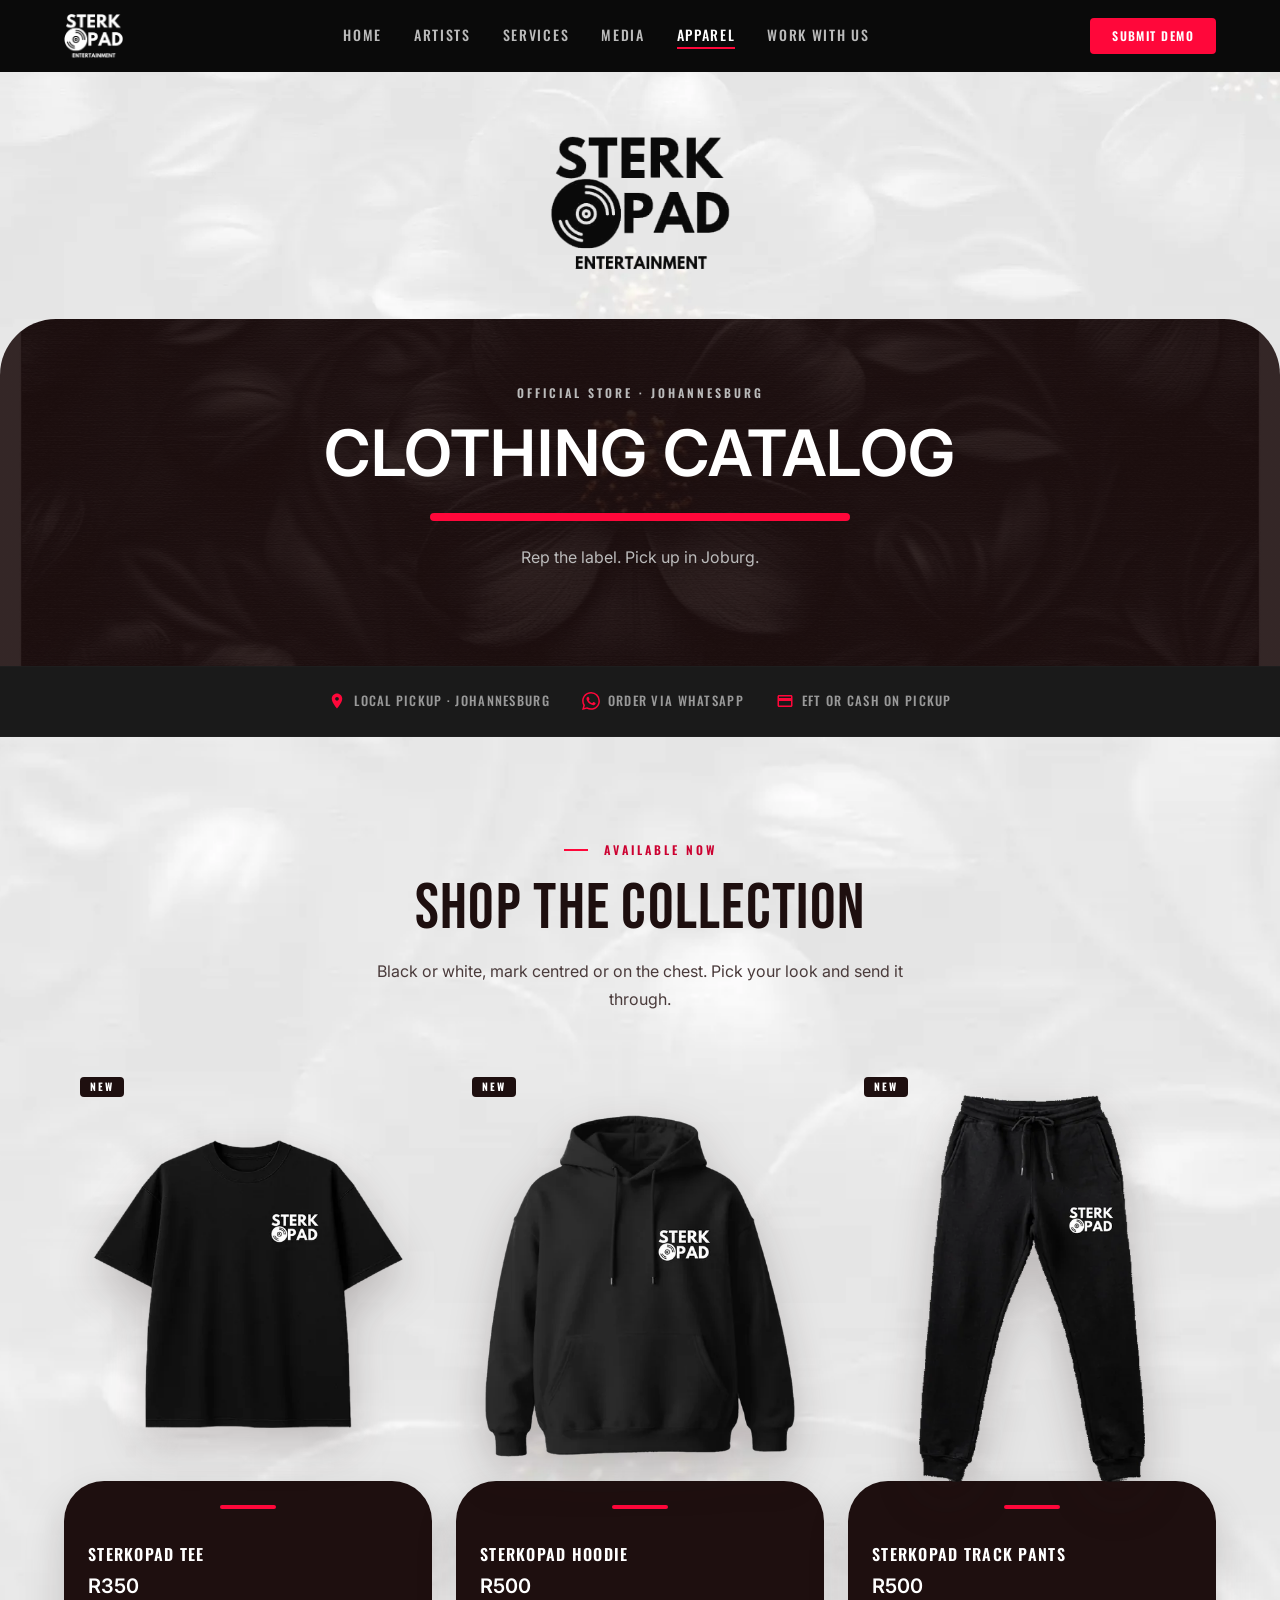
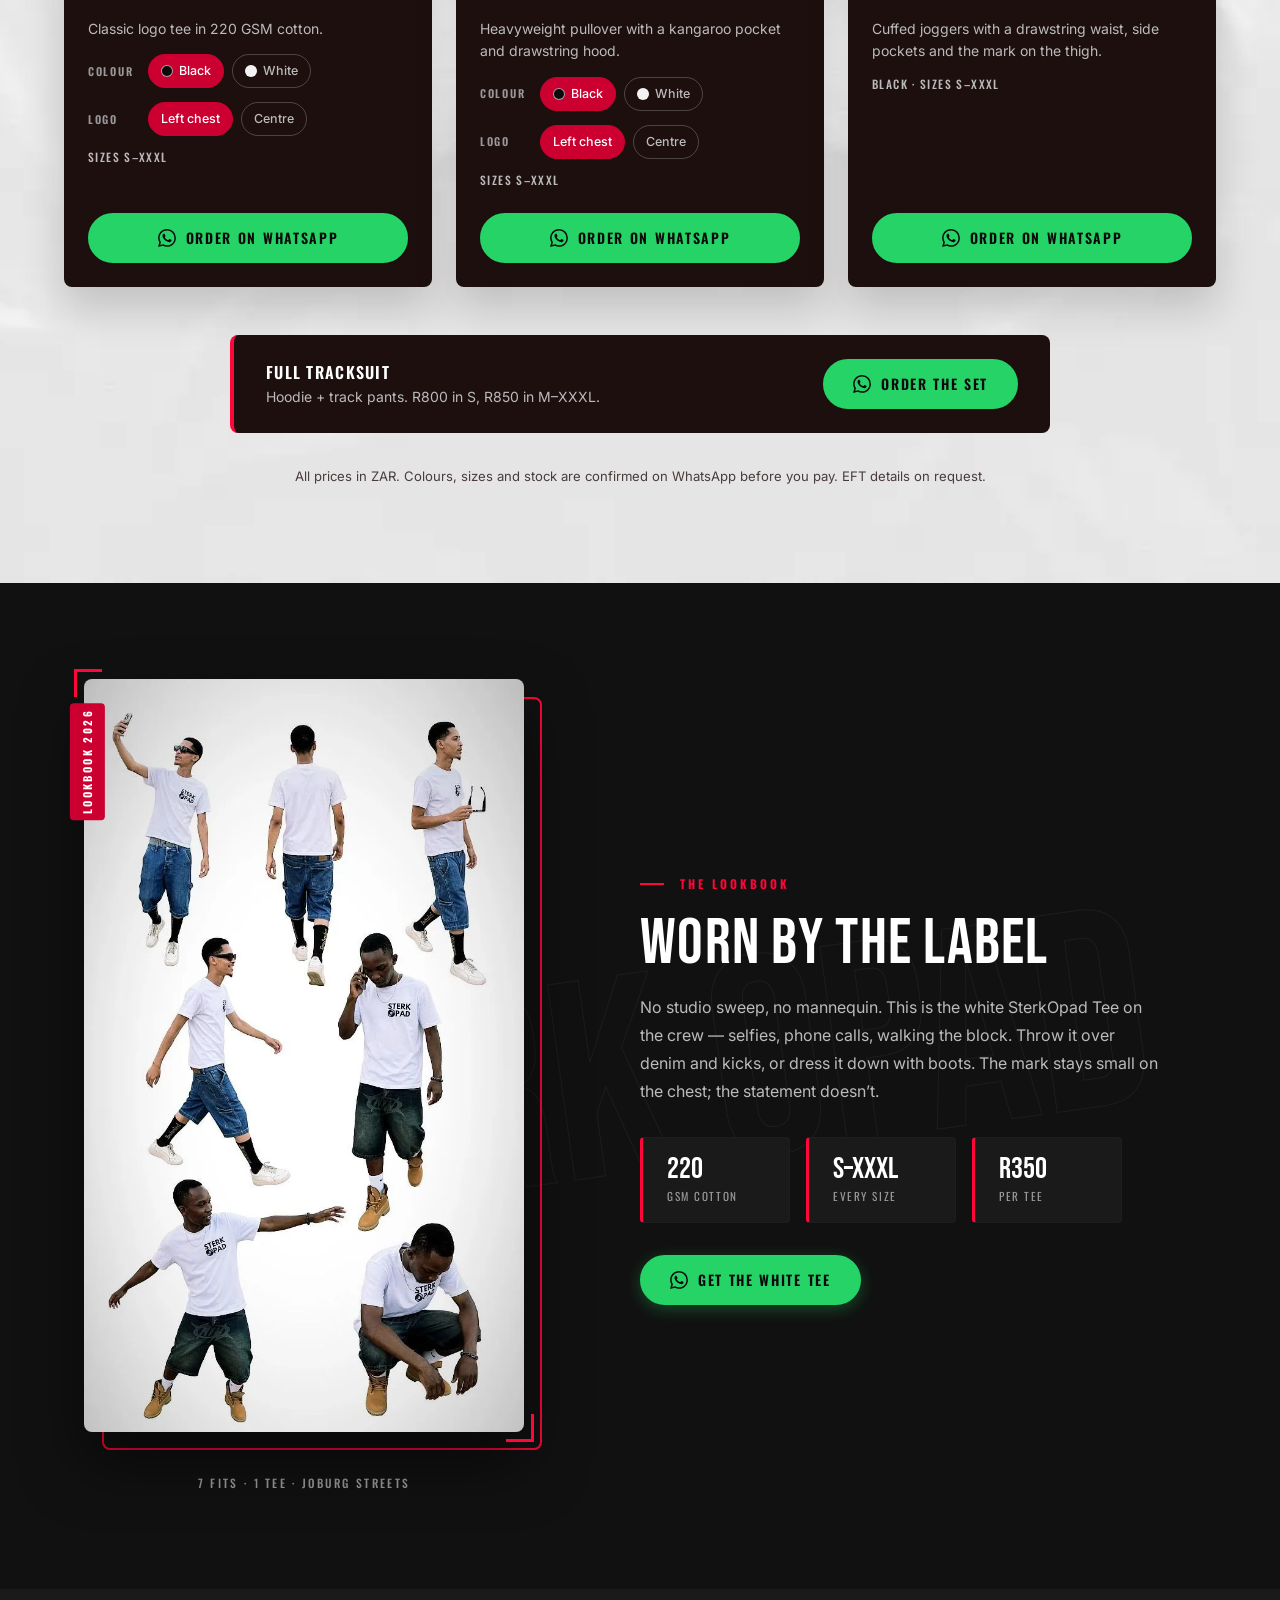
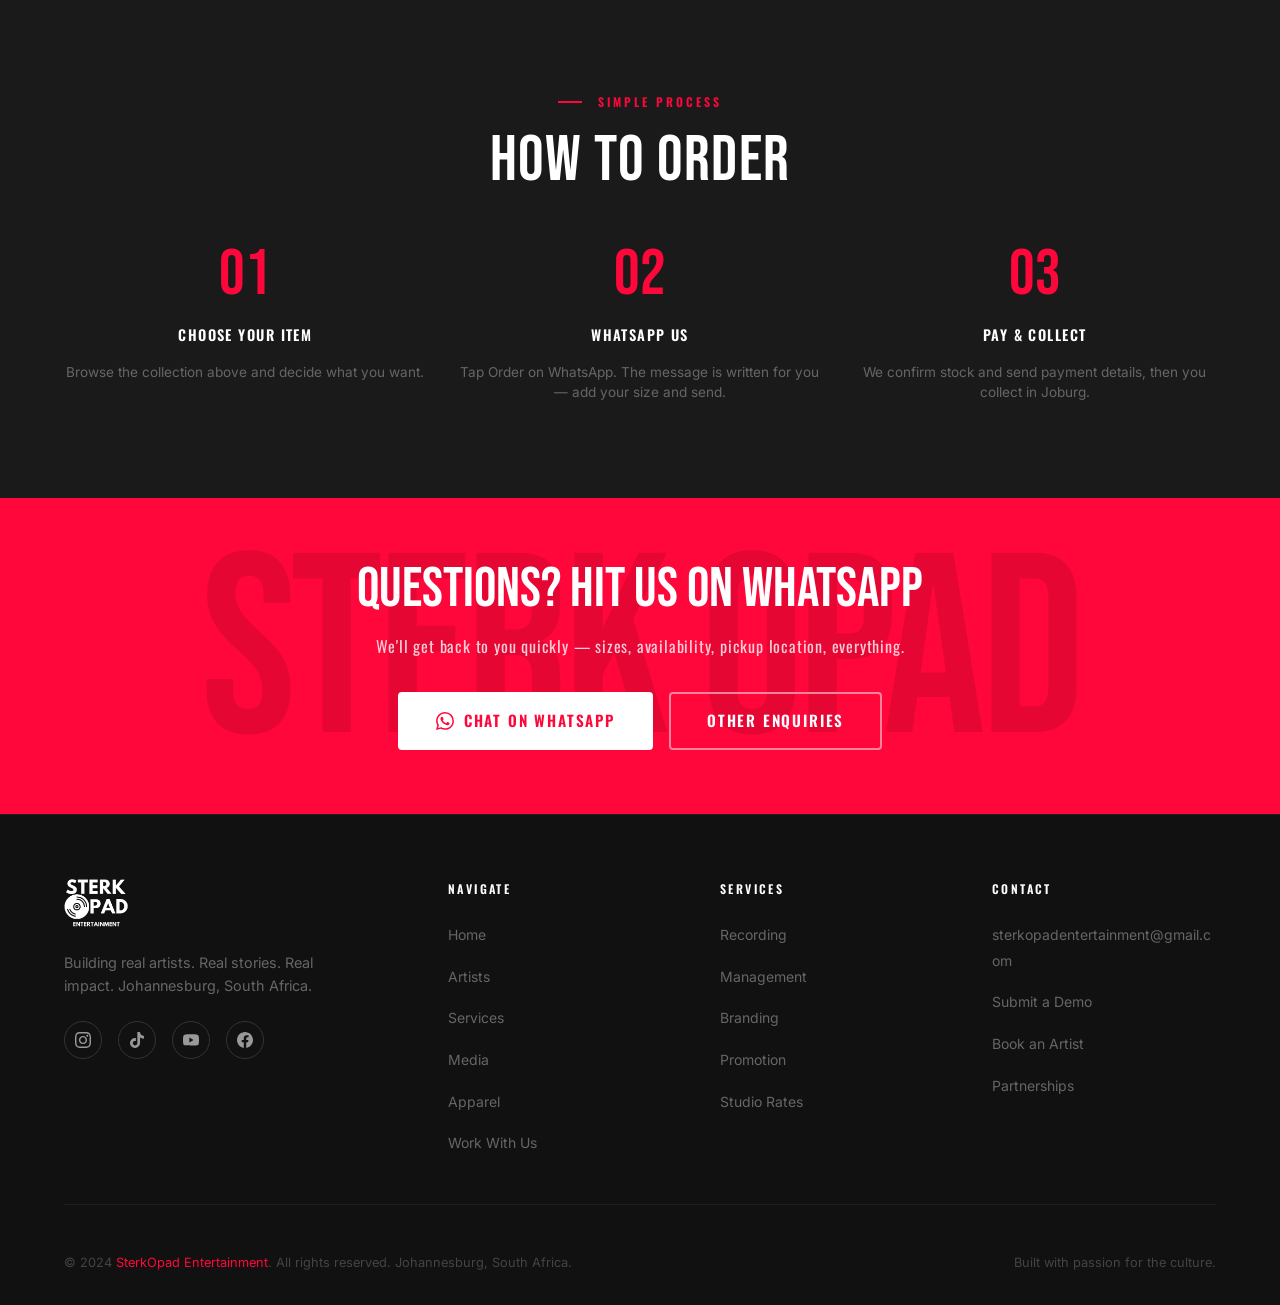
==== commit 814a7150: "Use the site red instead of the catalogue's steel blue on apparel The hero rule, card rules, eyebrow" ====
--- a/apparel.html
+++ b/apparel.html
@@ -10,7 +10,7 @@
   <link rel="preconnect" href="https://fonts.gstatic.com" crossorigin />
   <link href="https://fonts.googleapis.com/css2?family=Bebas+Neue&family=Oswald:wght@300;400;500;600;700&family=Inter:wght@300;400;500;600&display=swap" rel="stylesheet" />
 
-  <link rel="stylesheet" href="css/style.css?v=20261103b" />
+  <link rel="stylesheet" href="css/style.css?v=20261103c" />
   <link rel="icon" type="image/png" sizes="32x32" href="images/favicon-32.png" />
   <link rel="apple-touch-icon" sizes="180x180" href="images/apple-touch-icon.png" />
 </head>
@@ -50,7 +50,7 @@
   </nav>
 
   <!-- HERO — the cover of "STERK OPAD CATALOG.pdf" (Nov 2026): the dark mark on
-       the pale floral, over a brown panel with a steel-blue rule. -->
+       the pale floral, over a brown panel with a rule (red here, steel blue in the PDF). -->
   <section class="catalog-hero" aria-label="Apparel page hero">
     <div class="catalog-hero__top">
       <img class="catalog-hero__logo" src="images/logo-dark.png" alt="" aria-hidden="true" width="244" height="183" />
--- a/css/style.css
+++ b/css/style.css
@@ -49,13 +49,9 @@
   --grey-300: #BBBBBB;
 
   /* apparel.html follows the label's Nov 2026 "STERK OPAD CATALOG.pdf": a
-     pale floral texture, a deep brown panel and a steel-blue rule. Both
-     colours are the PDF's own fills. --catalog-steel-ink is the steel darkened
-     to 5.6:1 on the pale floral, for small text; the base steel is 3.7:1
-     on brown, so it is kept to rules, swatches and fills under white text. */
+     pale floral texture and a deep brown panel (the PDF's own fill). The
+     catalogue's steel-blue rule is swapped for the site's --red. */
   --catalog-brown:     #1E0F0F;
-  --catalog-steel:     #407689;
-  --catalog-steel-ink: #2F5F70;
 
   /* WhatsApp brand green. Used by .btn--whatsapp and the merch card CTA. */
   --wa-green:      #25D366;
@@ -2481,7 +2477,7 @@
    Styled after the label's Nov 2026 "STERK OPAD CATALOG.pdf".
    The cover becomes the hero: the dark mark on the pale floral,
    then a brown panel with big rounded top corners, the title
-   and a steel-blue rule. The product pages become the shop: the
+   and a rule in the site red. The product pages become the shop: the
    garments are cut-outs (tools/prep-catalog.py) floating on the
    same floral, each standing on a brown panel that repeats the
    cover's rounded-top shape.
@@ -2547,7 +2543,7 @@
   height: 8px;
   margin: var(--space-3) auto;
   border-radius: 8px;
-  background: var(--catalog-steel);
+  background: var(--red);
 }
 
 .catalog-hero__subtitle {
@@ -2562,9 +2558,9 @@
     #E7E7E7;
 }
 
-/* Section header recoloured for the pale floral. */
-.catalog .section-header__eyebrow span { color: var(--catalog-steel-ink); }
-.catalog .section-header__eyebrow::before { background: var(--catalog-steel); }
+/* Section header recoloured for the pale floral. The eyebrow text takes
+   --red-dark: --red on the floral (~#E7E7E7) is 3.1:1, --red-dark 4.7:1. */
+.catalog .section-header__eyebrow span { color: var(--red-dark); }
 .catalog .section-header__title { color: var(--catalog-brown); }
 .catalog .section-header__subtitle { color: #4A3B3B; }
 
@@ -2636,7 +2632,7 @@
   box-shadow: 0 20px 40px rgba(30, 15, 15, 0.18);
 }
 
-/* The steel rule from the cover, grown across the panel on hover. */
+/* The rule from the cover, grown across the panel on hover. */
 .merch-card__body::before {
   content: '';
   position: absolute;
@@ -2645,7 +2641,7 @@
   width: 56px;
   height: 4px;
   border-radius: 4px;
-  background: var(--catalog-steel);
+  background: var(--red);
   transform: translateX(-50%);
   transition: width var(--transition-slow);
 }
@@ -2751,10 +2747,10 @@
 
 .merch-opt__chip:hover span { border-color: rgba(255, 255, 255, 0.5); }
 
-/* White on --catalog-steel is 5.0:1. */
+/* --red-dark, not --red: white on #FF073A is 3.9:1, on #CC0030 it is 5.8:1. */
 .merch-opt__chip input:checked + span {
-  background: var(--catalog-steel);
-  border-color: var(--catalog-steel);
+  background: var(--red-dark);
+  border-color: var(--red-dark);
   color: var(--white);
 }
 
@@ -2801,7 +2797,7 @@
   max-width: 820px;
   margin: var(--space-5) auto 0;
   padding: var(--space-3) var(--space-4);
-  border-left: 4px solid var(--catalog-steel);
+  border-left: 4px solid var(--red);
   border-radius: var(--radius-md);
   background: var(--catalog-brown);
 }
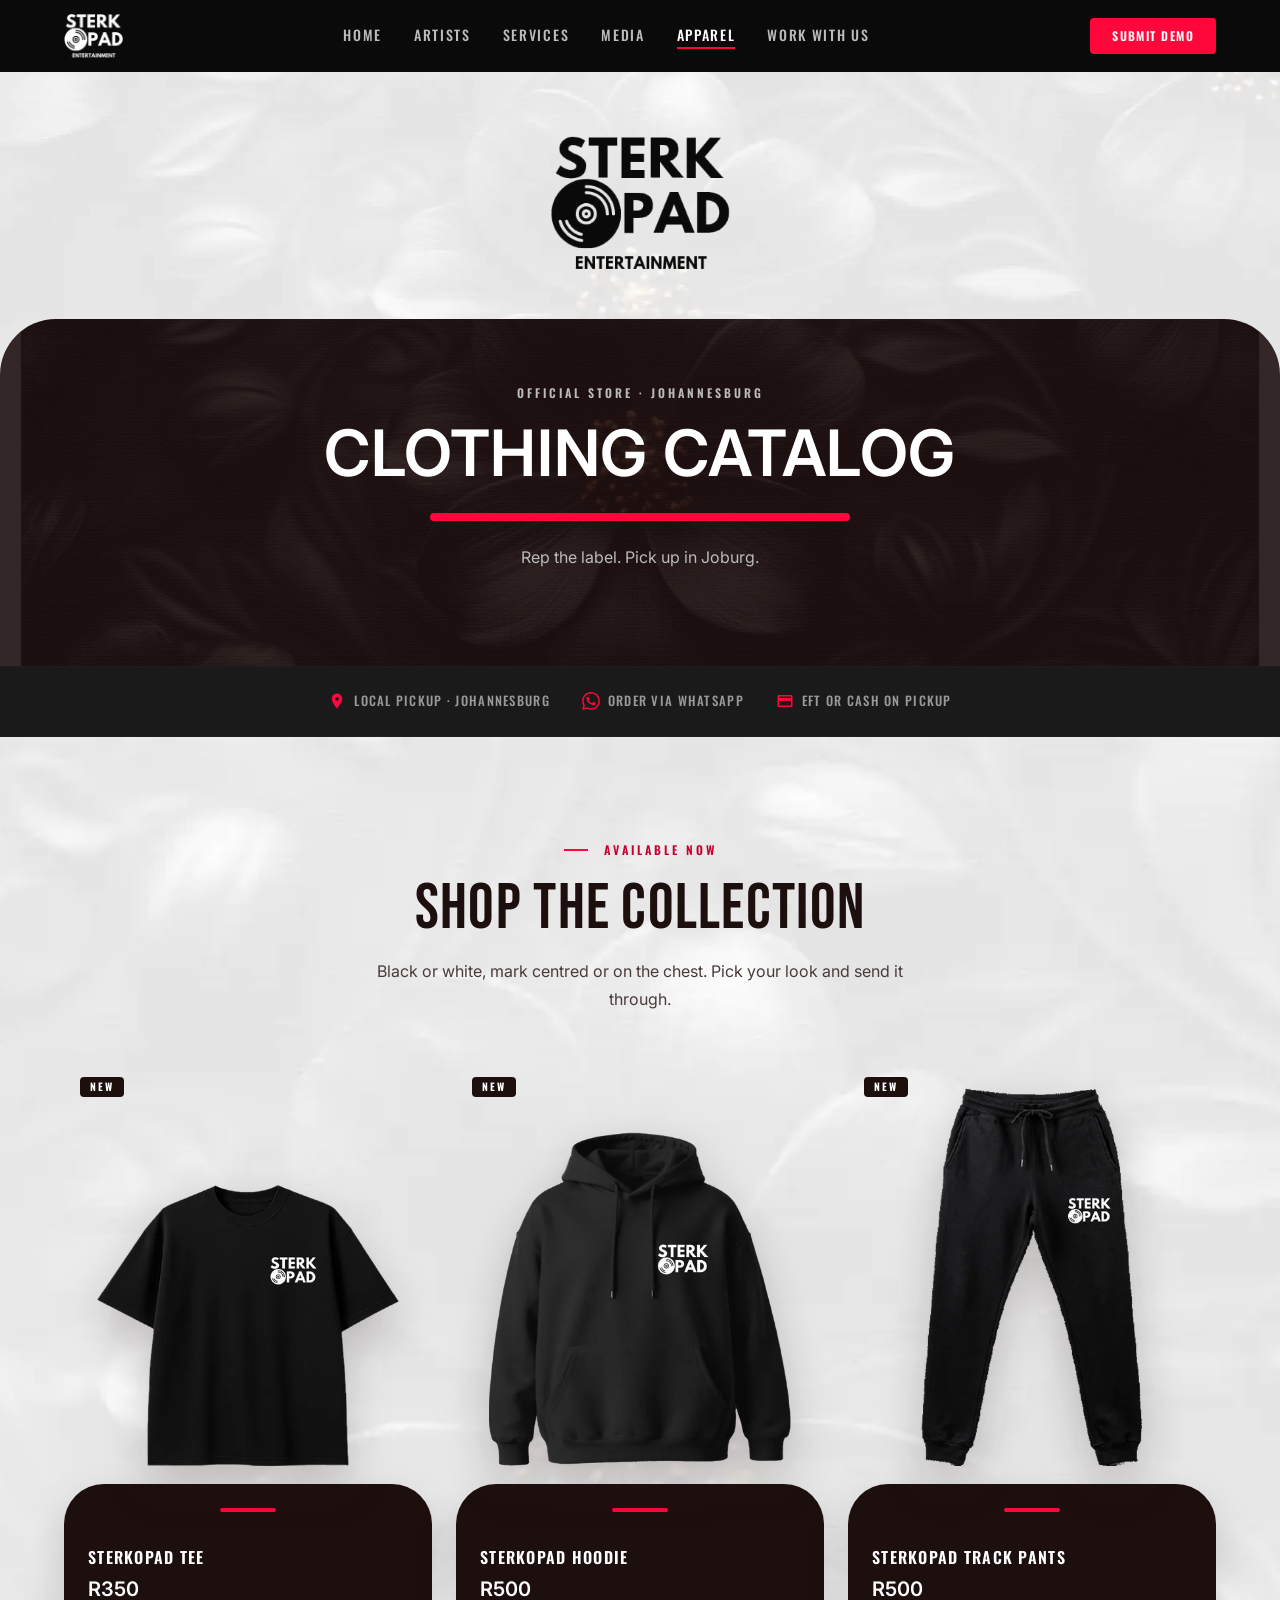
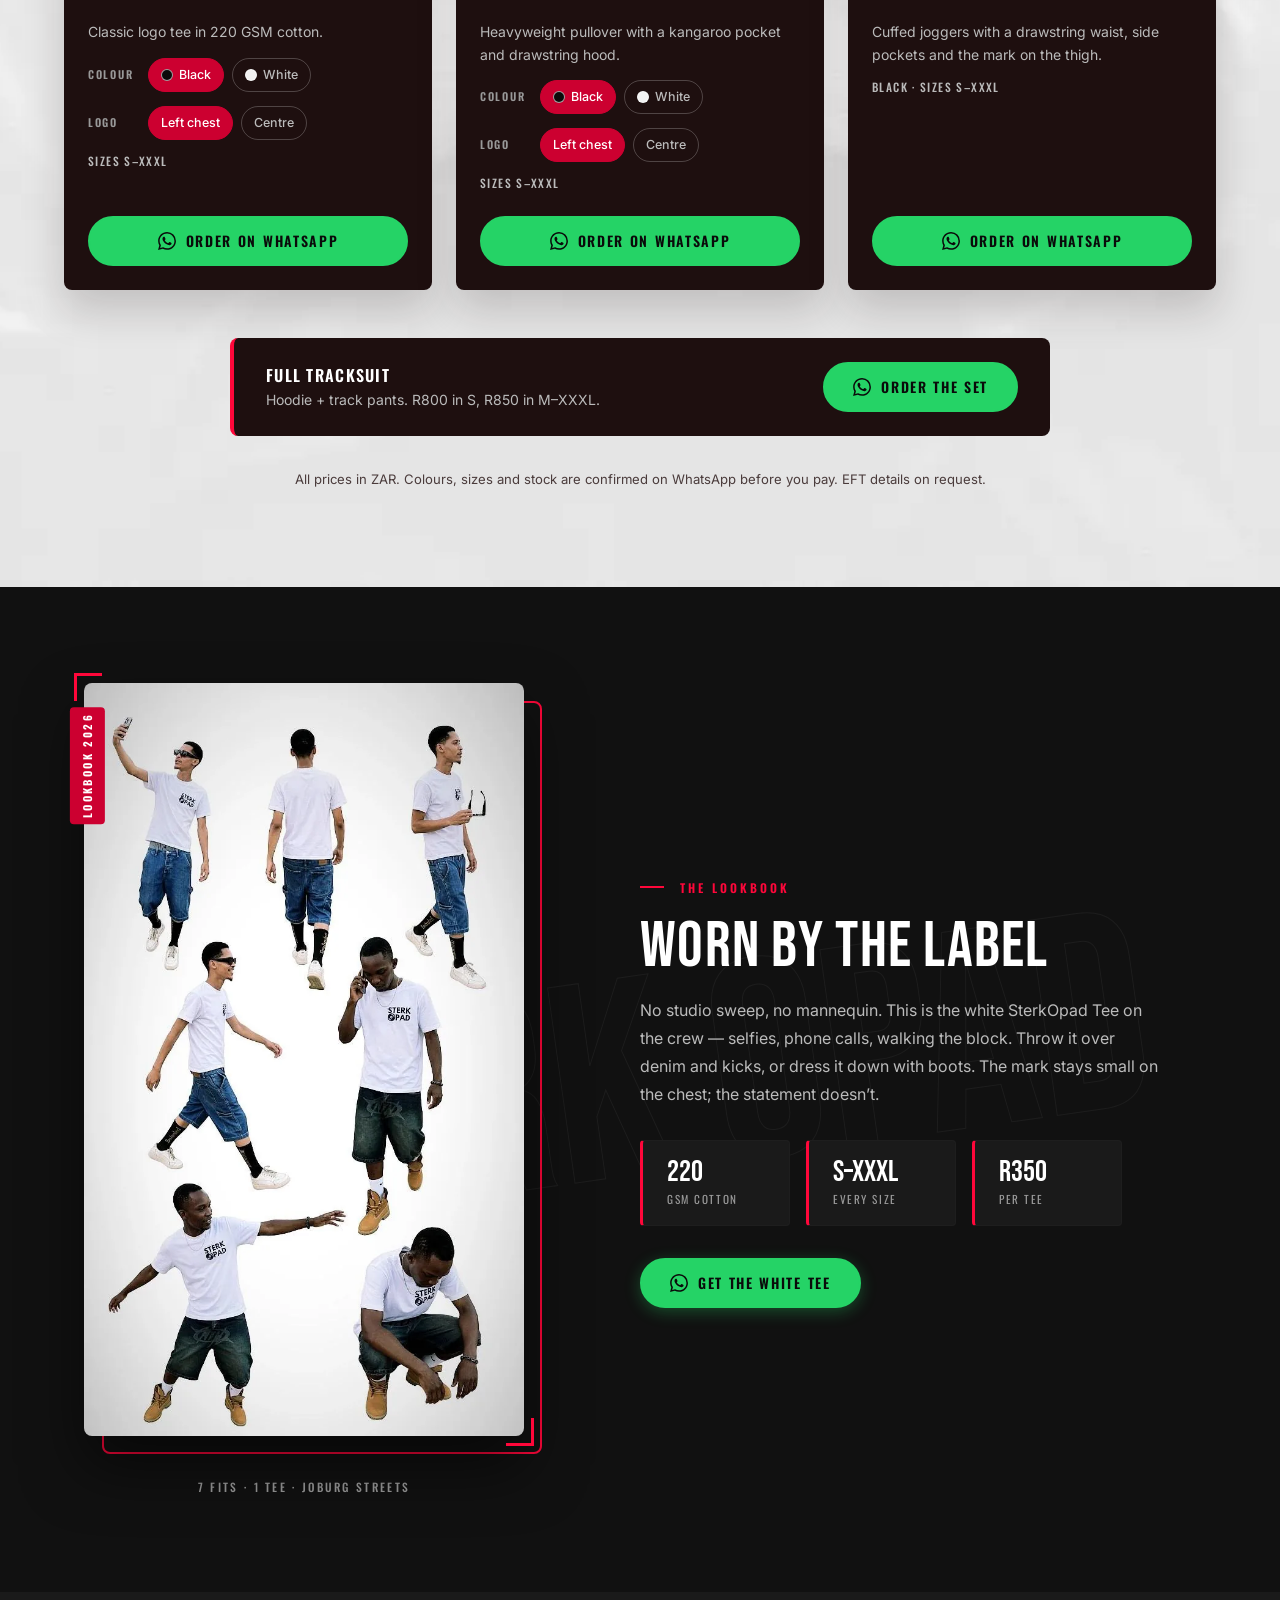
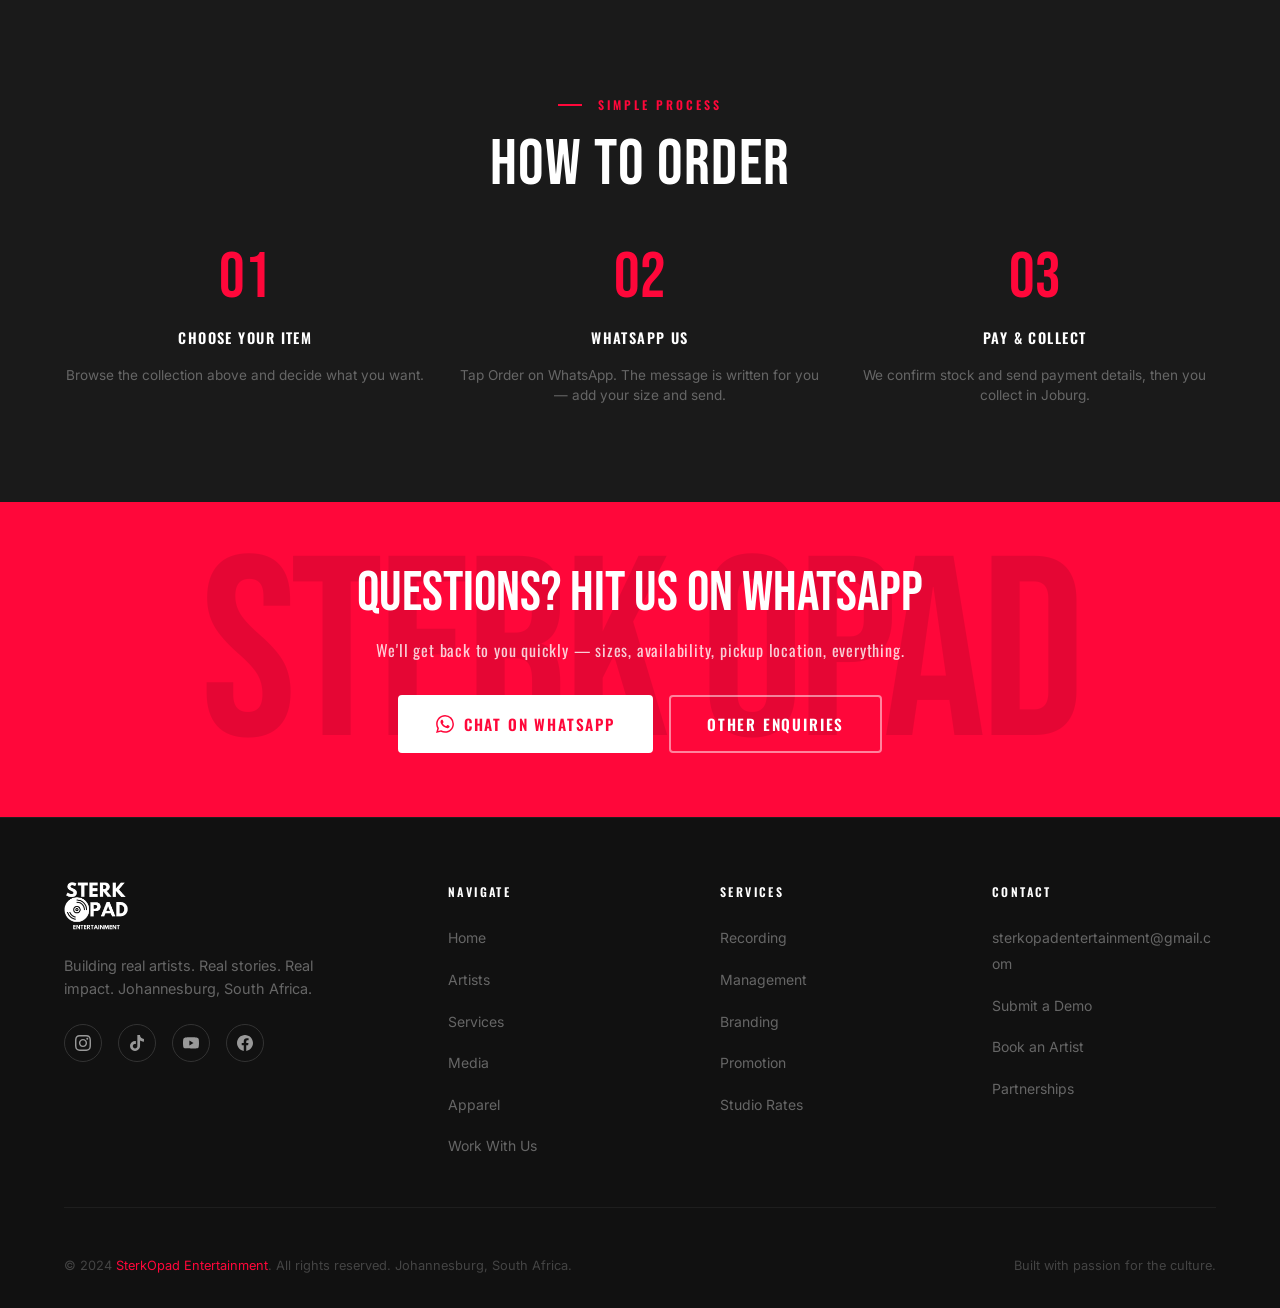
==== commit 15094936: "Stop the card panel covering the track pants cuffs Garment cut-outs now stand on a common hem line 1" ====
--- a/apparel.html
+++ b/apparel.html
@@ -10,7 +10,7 @@
   <link rel="preconnect" href="https://fonts.gstatic.com" crossorigin />
   <link href="https://fonts.googleapis.com/css2?family=Bebas+Neue&family=Oswald:wght@300;400;500;600;700&family=Inter:wght@300;400;500;600&display=swap" rel="stylesheet" />
 
-  <link rel="stylesheet" href="css/style.css?v=20261103c" />
+  <link rel="stylesheet" href="css/style.css?v=20261103d" />
   <link rel="icon" type="image/png" sizes="32x32" href="images/favicon-32.png" />
   <link rel="apple-touch-icon" sizes="180x180" href="images/apple-touch-icon.png" />
 </head>
--- a/css/style.css
+++ b/css/style.css
@@ -2584,13 +2584,15 @@
 
 /* --- Photo ------------------------------------------------------ */
 /* No tile colour: the cut-out sits straight on the section's floral,
-   as in the catalogue. It overlaps the panel below by a little so the
-   garment stands on it rather than hovering over a gap. */
+   as in the catalogue. prep-catalog.py stands every garment's hem 12% of
+   the tile height (15% of its width) up from the foot; the tile overlaps
+   the panel by 10% of its width, so each garment ends just above the
+   panel at any card size and nothing is hidden behind it. */
 .merch-card__media {
   position: relative;
   z-index: 1;
   aspect-ratio: 4 / 5;
-  margin-bottom: -40px;
+  margin-bottom: -10%;
 }
 
 .merch-card__photo {
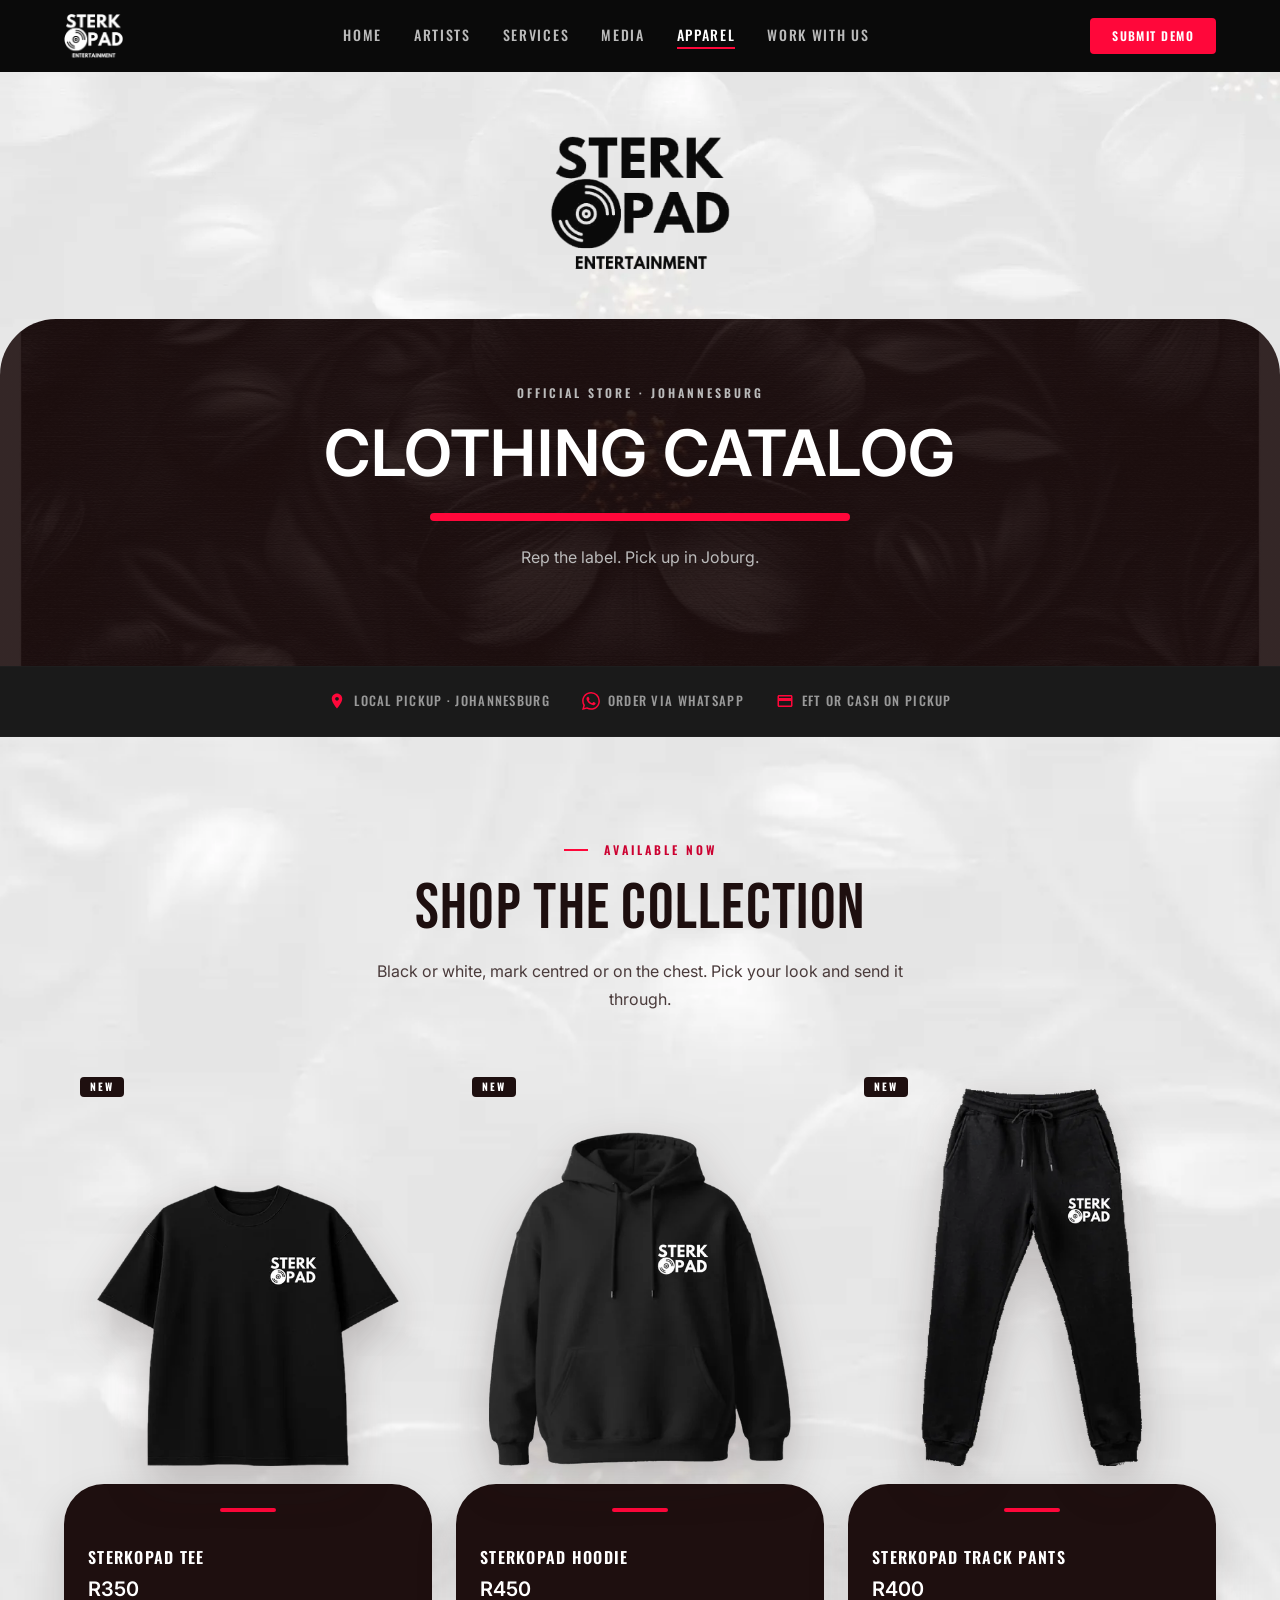
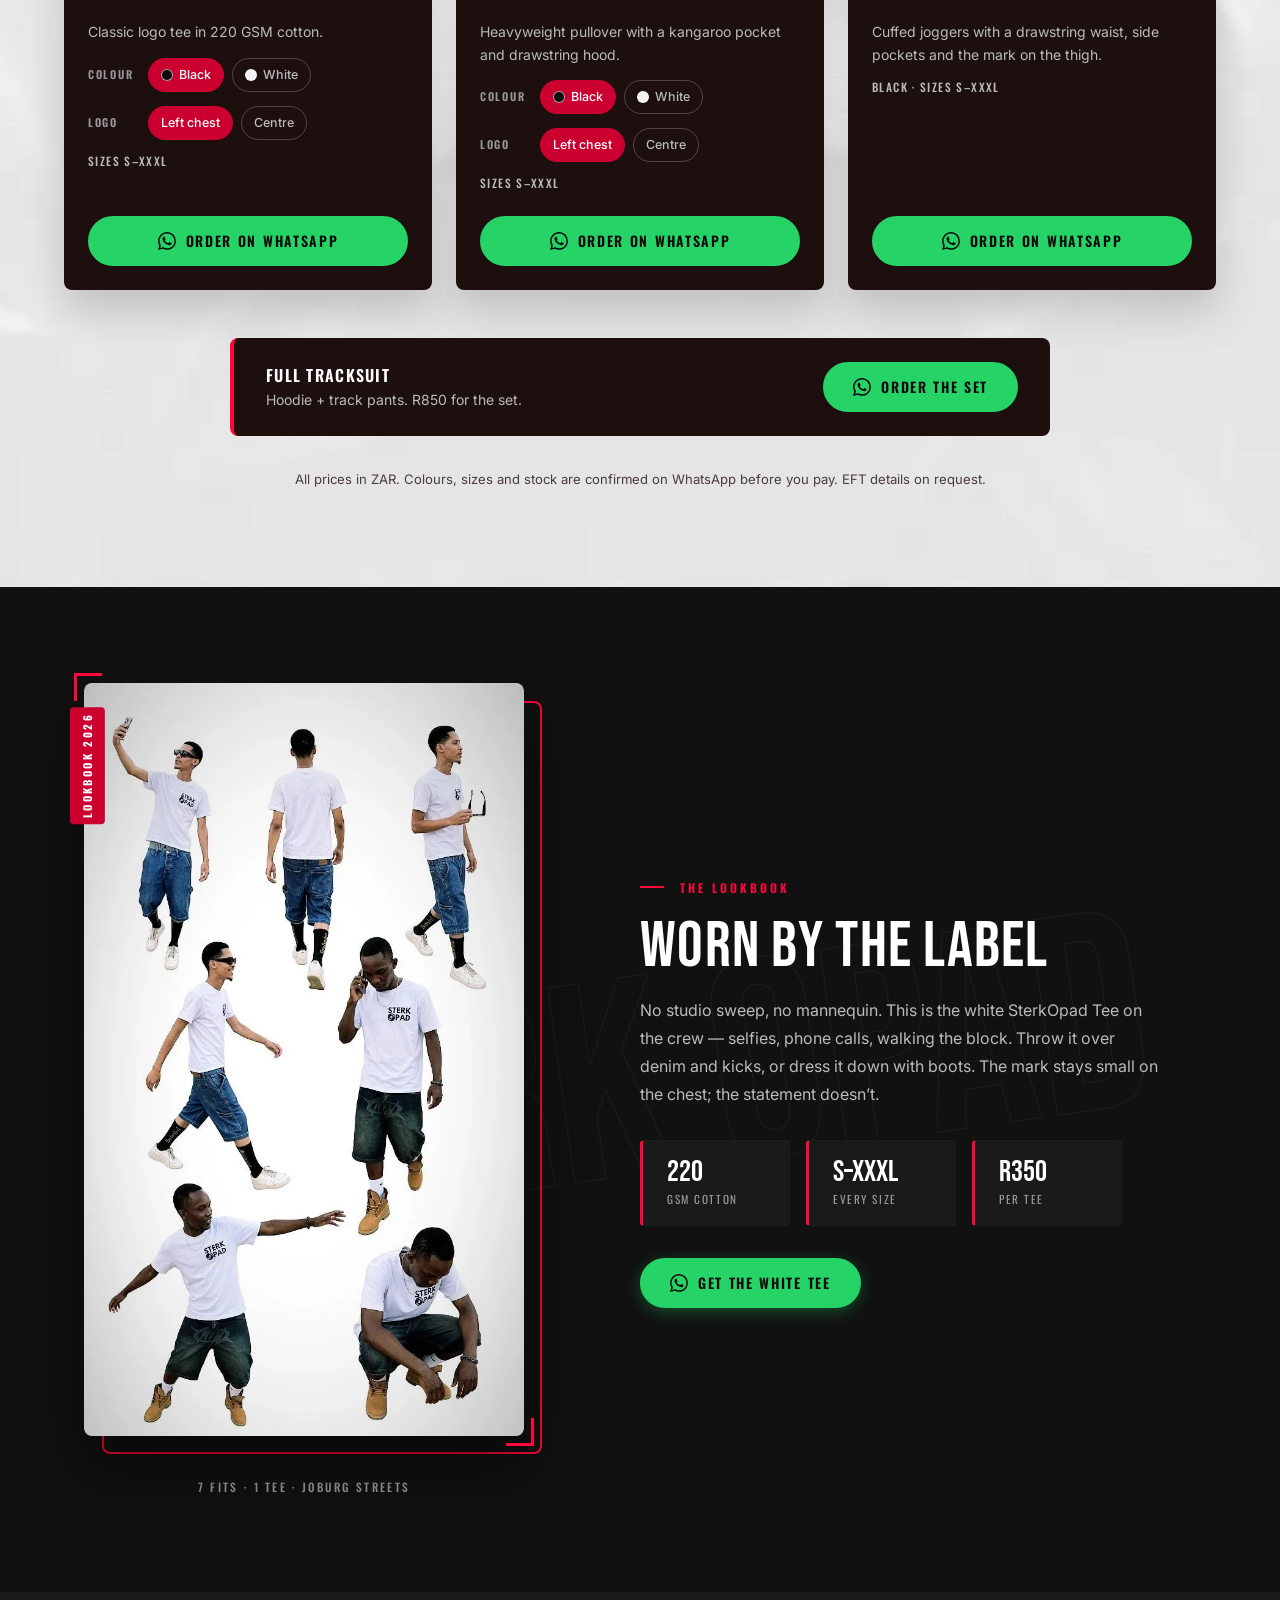
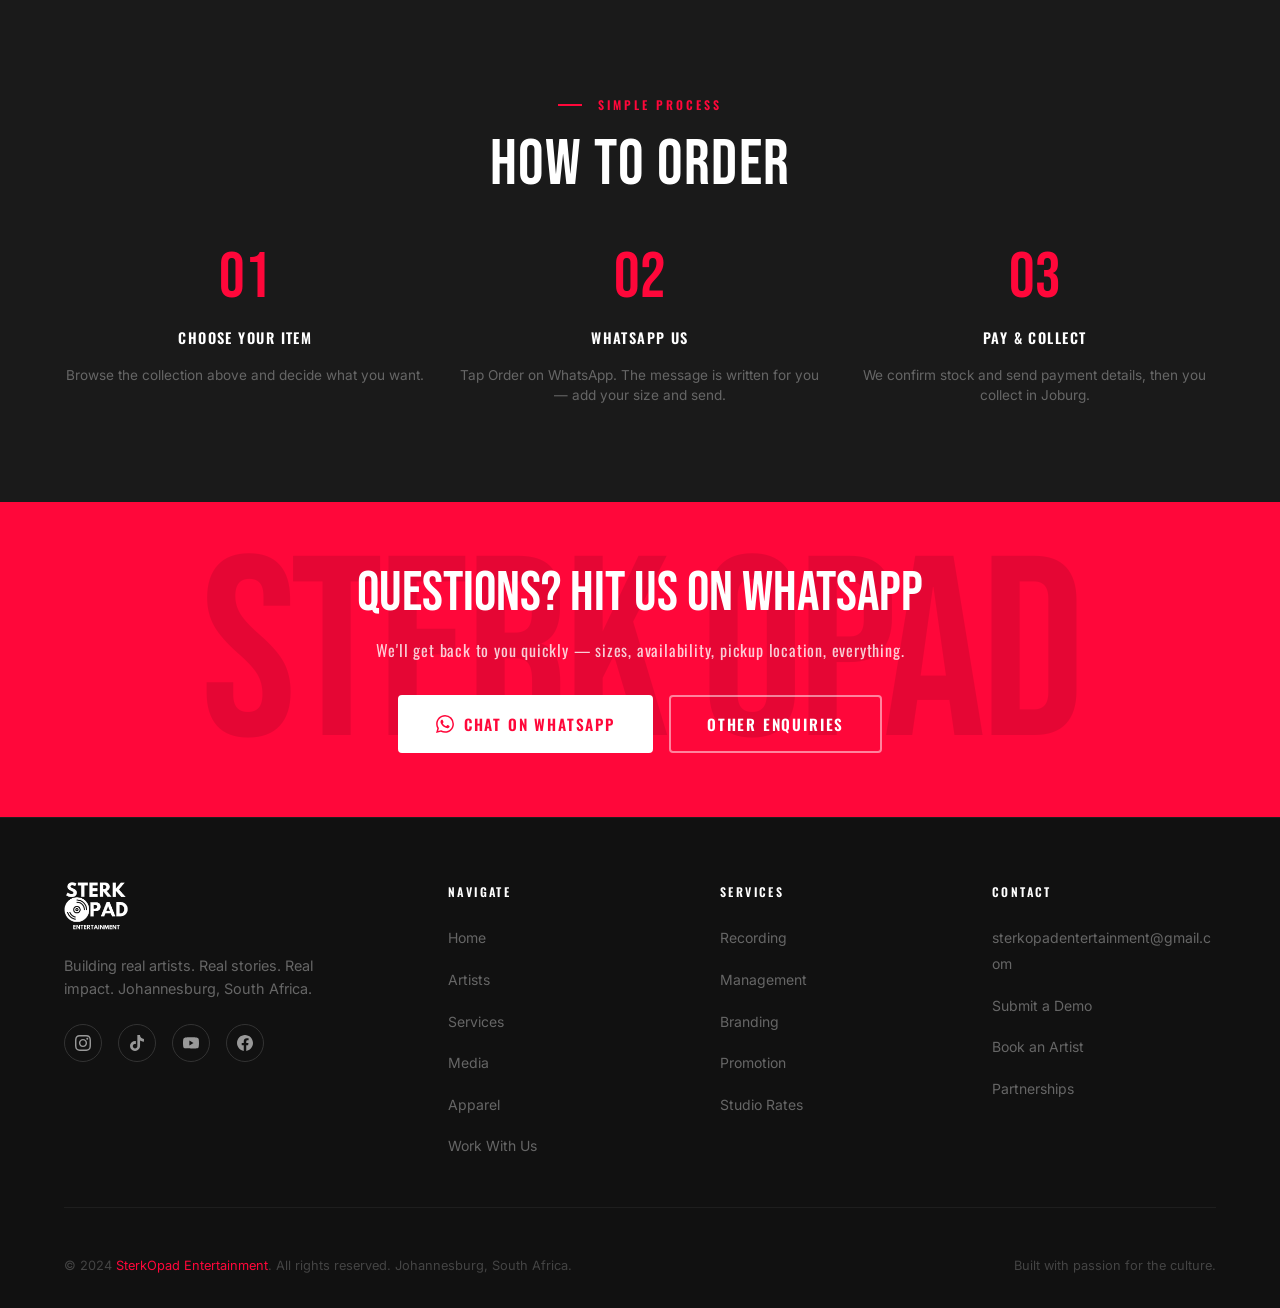
==== commit 49114c14: "Update apparel prices: hoodie R450, track pants R400, tracksuit R850 Card prices, the prefilled What" ====
--- a/apparel.html
+++ b/apparel.html
@@ -10,7 +10,7 @@
   <link rel="preconnect" href="https://fonts.gstatic.com" crossorigin />
   <link href="https://fonts.googleapis.com/css2?family=Bebas+Neue&family=Oswald:wght@300;400;500;600;700&family=Inter:wght@300;400;500;600&display=swap" rel="stylesheet" />
 
-  <link rel="stylesheet" href="css/style.css?v=20261103d" />
+  <link rel="stylesheet" href="css/style.css?v=20261103e" />
   <link rel="icon" type="image/png" sizes="32x32" href="images/favicon-32.png" />
   <link rel="apple-touch-icon" sizes="180x180" href="images/apple-touch-icon.png" />
 </head>
@@ -91,8 +91,8 @@
        tools/prep-catalog.py and float on the same floral texture.
 
        The catalogue carries no prices. These are the July 2026 list from the
-       label: tee R350, hoodie R500, track pants R500, full tracksuit R800 in
-       S / R850 in M-XXXL. The cap (R180) is not in the new catalogue.
+       label, updated 3 Nov 2026: tee R350, hoodie R450, track pants R400,
+       full tracksuit R850. The cap (R180) is not in the new catalogue.
 
        Colour / print pickers are plain radios. main.js swaps the photo, alt
        text and WhatsApp message on change; without it the default photo shows
@@ -114,7 +114,7 @@
         <article class="merch-card" data-merch="tee" data-name="SterkOpad Tee" data-price="R350">
           <div class="merch-card__media">
             <span class="merch-card__badge">New</span>
-            <img class="merch-card__photo" src="images/merch/tee-black-left.webp"
+            <img class="merch-card__photo" src="images/merch/tee-black-left.webp?v=20261103"
                  alt="SterkOpad Tee in black with the logo on the left chest"
                  width="560" height="700" loading="lazy" decoding="async" />
           </div>
@@ -142,16 +142,16 @@
           </div>
         </article>
 
-        <article class="merch-card" data-merch="hoodie" data-name="SterkOpad Hoodie" data-price="R500">
+        <article class="merch-card" data-merch="hoodie" data-name="SterkOpad Hoodie" data-price="R450">
           <div class="merch-card__media">
             <span class="merch-card__badge">New</span>
-            <img class="merch-card__photo" src="images/merch/hoodie-black-left.webp"
+            <img class="merch-card__photo" src="images/merch/hoodie-black-left.webp?v=20261103"
                  alt="SterkOpad Hoodie in black with the logo on the left chest"
                  width="560" height="700" loading="lazy" decoding="async" />
           </div>
           <div class="merch-card__body">
             <h3 class="merch-card__name">SterkOpad Hoodie</h3>
-            <p class="merch-card__price">R500</p>
+            <p class="merch-card__price">R450</p>
             <p class="merch-card__desc">Heavyweight pullover with a kangaroo pocket and drawstring hood.</p>
             <fieldset class="merch-opt">
               <legend class="merch-opt__label">Colour</legend>
@@ -165,7 +165,7 @@
             </fieldset>
             <p class="merch-card__meta">Sizes S&ndash;XXXL</p>
             <a class="merch-card__cta btn btn--whatsapp"
-               href="https://wa.me/27605234596?text=Hi%20SterkOpad%2C%20I%27d%20like%20to%20order%20the%20SterkOpad%20Hoodie%20%28R500%29.%20Colour%2C%20logo%20position%20and%20size%3A%20"
+               href="https://wa.me/27605234596?text=Hi%20SterkOpad%2C%20I%27d%20like%20to%20order%20the%20SterkOpad%20Hoodie%20%28R450%29.%20Colour%2C%20logo%20position%20and%20size%3A%20"
                target="_blank" rel="noopener noreferrer">
               <svg viewBox="0 0 24 24" aria-hidden="true"><path d="M17.472 14.382c-.297-.149-1.758-.867-2.03-.967-.273-.099-.471-.148-.67.15-.197.297-.767.966-.94 1.164-.173.199-.347.223-.644.075-.297-.15-1.255-.463-2.39-1.475-.883-.788-1.48-1.761-1.653-2.059-.173-.297-.018-.458.13-.606.134-.133.298-.347.446-.52.149-.174.198-.298.298-.497.099-.198.05-.371-.025-.52-.075-.149-.669-1.612-.916-2.207-.242-.579-.487-.5-.669-.51-.173-.008-.371-.01-.57-.01-.198 0-.52.074-.792.372-.272.297-1.04 1.016-1.04 2.479 0 1.462 1.065 2.875 1.213 3.074.149.198 2.096 3.2 5.077 4.487.709.306 1.262.489 1.694.625.712.227 1.36.195 1.871.118.571-.085 1.758-.719 2.006-1.413.248-.694.248-1.289.173-1.413-.074-.124-.272-.198-.57-.347m-5.421 7.403h-.004a9.87 9.87 0 01-5.031-1.378l-.361-.214-3.741.982.998-3.648-.235-.374a9.86 9.86 0 01-1.51-5.26c.001-5.45 4.436-9.884 9.888-9.884 2.64 0 5.122 1.03 6.988 2.898a9.825 9.825 0 012.893 6.994c-.003 5.45-4.437 9.884-9.885 9.884m8.413-18.297A11.815 11.815 0 0012.05 0C5.495 0 .16 5.335.157 11.892c0 2.096.547 4.142 1.588 5.945L.057 24l6.305-1.654a11.882 11.882 0 005.683 1.448h.005c6.554 0 11.89-5.335 11.893-11.893a11.821 11.821 0 00-3.48-8.413z"/></svg>
               Order on WhatsApp
@@ -173,20 +173,20 @@
           </div>
         </article>
 
-        <article class="merch-card" data-merch="trackpants" data-name="SterkOpad Track Pants" data-price="R500">
+        <article class="merch-card" data-merch="trackpants" data-name="SterkOpad Track Pants" data-price="R400">
           <div class="merch-card__media">
             <span class="merch-card__badge">New</span>
-            <img class="merch-card__photo" src="images/merch/trackpants-black.webp"
+            <img class="merch-card__photo" src="images/merch/trackpants-black.webp?v=20261103"
                  alt="SterkOpad Track Pants in black with the logo on the left thigh"
                  width="560" height="700" loading="lazy" decoding="async" />
           </div>
           <div class="merch-card__body">
             <h3 class="merch-card__name">SterkOpad Track Pants</h3>
-            <p class="merch-card__price">R500</p>
+            <p class="merch-card__price">R400</p>
             <p class="merch-card__desc">Cuffed joggers with a drawstring waist, side pockets and the mark on the thigh.</p>
             <p class="merch-card__meta">Black &middot; Sizes S&ndash;XXXL</p>
             <a class="merch-card__cta btn btn--whatsapp"
-               href="https://wa.me/27605234596?text=Hi%20SterkOpad%2C%20I%27d%20like%20to%20order%20the%20SterkOpad%20Track%20Pants%20%28R500%29.%20Size%3A%20"
+               href="https://wa.me/27605234596?text=Hi%20SterkOpad%2C%20I%27d%20like%20to%20order%20the%20SterkOpad%20Track%20Pants%20%28R400%29.%20Size%3A%20"
                target="_blank" rel="noopener noreferrer">
               <svg viewBox="0 0 24 24" aria-hidden="true"><path d="M17.472 14.382c-.297-.149-1.758-.867-2.03-.967-.273-.099-.471-.148-.67.15-.197.297-.767.966-.94 1.164-.173.199-.347.223-.644.075-.297-.15-1.255-.463-2.39-1.475-.883-.788-1.48-1.761-1.653-2.059-.173-.297-.018-.458.13-.606.134-.133.298-.347.446-.52.149-.174.198-.298.298-.497.099-.198.05-.371-.025-.52-.075-.149-.669-1.612-.916-2.207-.242-.579-.487-.5-.669-.51-.173-.008-.371-.01-.57-.01-.198 0-.52.074-.792.372-.272.297-1.04 1.016-1.04 2.479 0 1.462 1.065 2.875 1.213 3.074.149.198 2.096 3.2 5.077 4.487.709.306 1.262.489 1.694.625.712.227 1.36.195 1.871.118.571-.085 1.758-.719 2.006-1.413.248-.694.248-1.289.173-1.413-.074-.124-.272-.198-.57-.347m-5.421 7.403h-.004a9.87 9.87 0 01-5.031-1.378l-.361-.214-3.741.982.998-3.648-.235-.374a9.86 9.86 0 01-1.51-5.26c.001-5.45 4.436-9.884 9.888-9.884 2.64 0 5.122 1.03 6.988 2.898a9.825 9.825 0 012.893 6.994c-.003 5.45-4.437 9.884-9.885 9.884m8.413-18.297A11.815 11.815 0 0012.05 0C5.495 0 .16 5.335.157 11.892c0 2.096.547 4.142 1.588 5.945L.057 24l6.305-1.654a11.882 11.882 0 005.683 1.448h.005c6.554 0 11.89-5.335 11.893-11.893a11.821 11.821 0 00-3.48-8.413z"/></svg>
               Order on WhatsApp
@@ -196,14 +196,14 @@
 
       </div>
 
-      <!-- Full tracksuit = hoodie + track pants. Price from the July 2026 list. -->
+      <!-- Full tracksuit = hoodie + track pants. R850, set by the label 3 Nov 2026. -->
       <div class="merch-bundle animate-in animate-in--delay-2">
         <div class="merch-bundle__text">
           <p class="merch-bundle__title">Full Tracksuit</p>
-          <p class="merch-bundle__desc">Hoodie + track pants. R800 in S, R850 in M&ndash;XXXL.</p>
+          <p class="merch-bundle__desc">Hoodie + track pants. R850 for the set.</p>
         </div>
         <a class="btn btn--whatsapp merch-bundle__cta"
-           href="https://wa.me/27605234596?text=Hi%20SterkOpad%2C%20I%27d%20like%20to%20order%20the%20Full%20Tracksuit%20%28hoodie%20%2B%20track%20pants%29.%20Hoodie%20colour%2C%20logo%20position%20and%20size%3A%20"
+           href="https://wa.me/27605234596?text=Hi%20SterkOpad%2C%20I%27d%20like%20to%20order%20the%20Full%20Tracksuit%20%28hoodie%20%2B%20track%20pants%2C%20R850%29.%20Hoodie%20colour%2C%20logo%20position%20and%20size%3A%20"
            target="_blank" rel="noopener noreferrer">
           <svg viewBox="0 0 24 24" aria-hidden="true"><path d="M17.472 14.382c-.297-.149-1.758-.867-2.03-.967-.273-.099-.471-.148-.67.15-.197.297-.767.966-.94 1.164-.173.199-.347.223-.644.075-.297-.15-1.255-.463-2.39-1.475-.883-.788-1.48-1.761-1.653-2.059-.173-.297-.018-.458.13-.606.134-.133.298-.347.446-.52.149-.174.198-.298.298-.497.099-.198.05-.371-.025-.52-.075-.149-.669-1.612-.916-2.207-.242-.579-.487-.5-.669-.51-.173-.008-.371-.01-.57-.01-.198 0-.52.074-.792.372-.272.297-1.04 1.016-1.04 2.479 0 1.462 1.065 2.875 1.213 3.074.149.198 2.096 3.2 5.077 4.487.709.306 1.262.489 1.694.625.712.227 1.36.195 1.871.118.571-.085 1.758-.719 2.006-1.413.248-.694.248-1.289.173-1.413-.074-.124-.272-.198-.57-.347m-5.421 7.403h-.004a9.87 9.87 0 01-5.031-1.378l-.361-.214-3.741.982.998-3.648-.235-.374a9.86 9.86 0 01-1.51-5.26c.001-5.45 4.436-9.884 9.888-9.884 2.64 0 5.122 1.03 6.988 2.898a9.825 9.825 0 012.893 6.994c-.003 5.45-4.437 9.884-9.885 9.884m8.413-18.297A11.815 11.815 0 0012.05 0C5.495 0 .16 5.335.157 11.892c0 2.096.547 4.142 1.588 5.945L.057 24l6.305-1.654a11.882 11.882 0 005.683 1.448h.005c6.554 0 11.89-5.335 11.893-11.893a11.821 11.821 0 00-3.48-8.413z"/></svg>
           Order The Set
@@ -381,6 +381,6 @@
   </footer>
 
 
-  <script src="js/main.js?v=20261103"></script>
+  <script src="js/main.js?v=20261103b"></script>
 </body>
 </html>
--- a/css/style.css
+++ b/css/style.css
@@ -2827,6 +2827,12 @@
   color: #4A3B3B;
 }
 
+/* Single-column cards are tall on a phone, so the hem-to-panel gap is
+   opened up a little more there; desktop keeps the 10% overlap. */
+@media (max-width: 640px) {
+  .merch-card__media { margin-bottom: -4%; }
+}
+
 @media (max-width: 480px) {
   .catalog-hero__panel { border-radius: 32px 32px 0 0; }
   .merch-bundle { padding: var(--space-3); }
